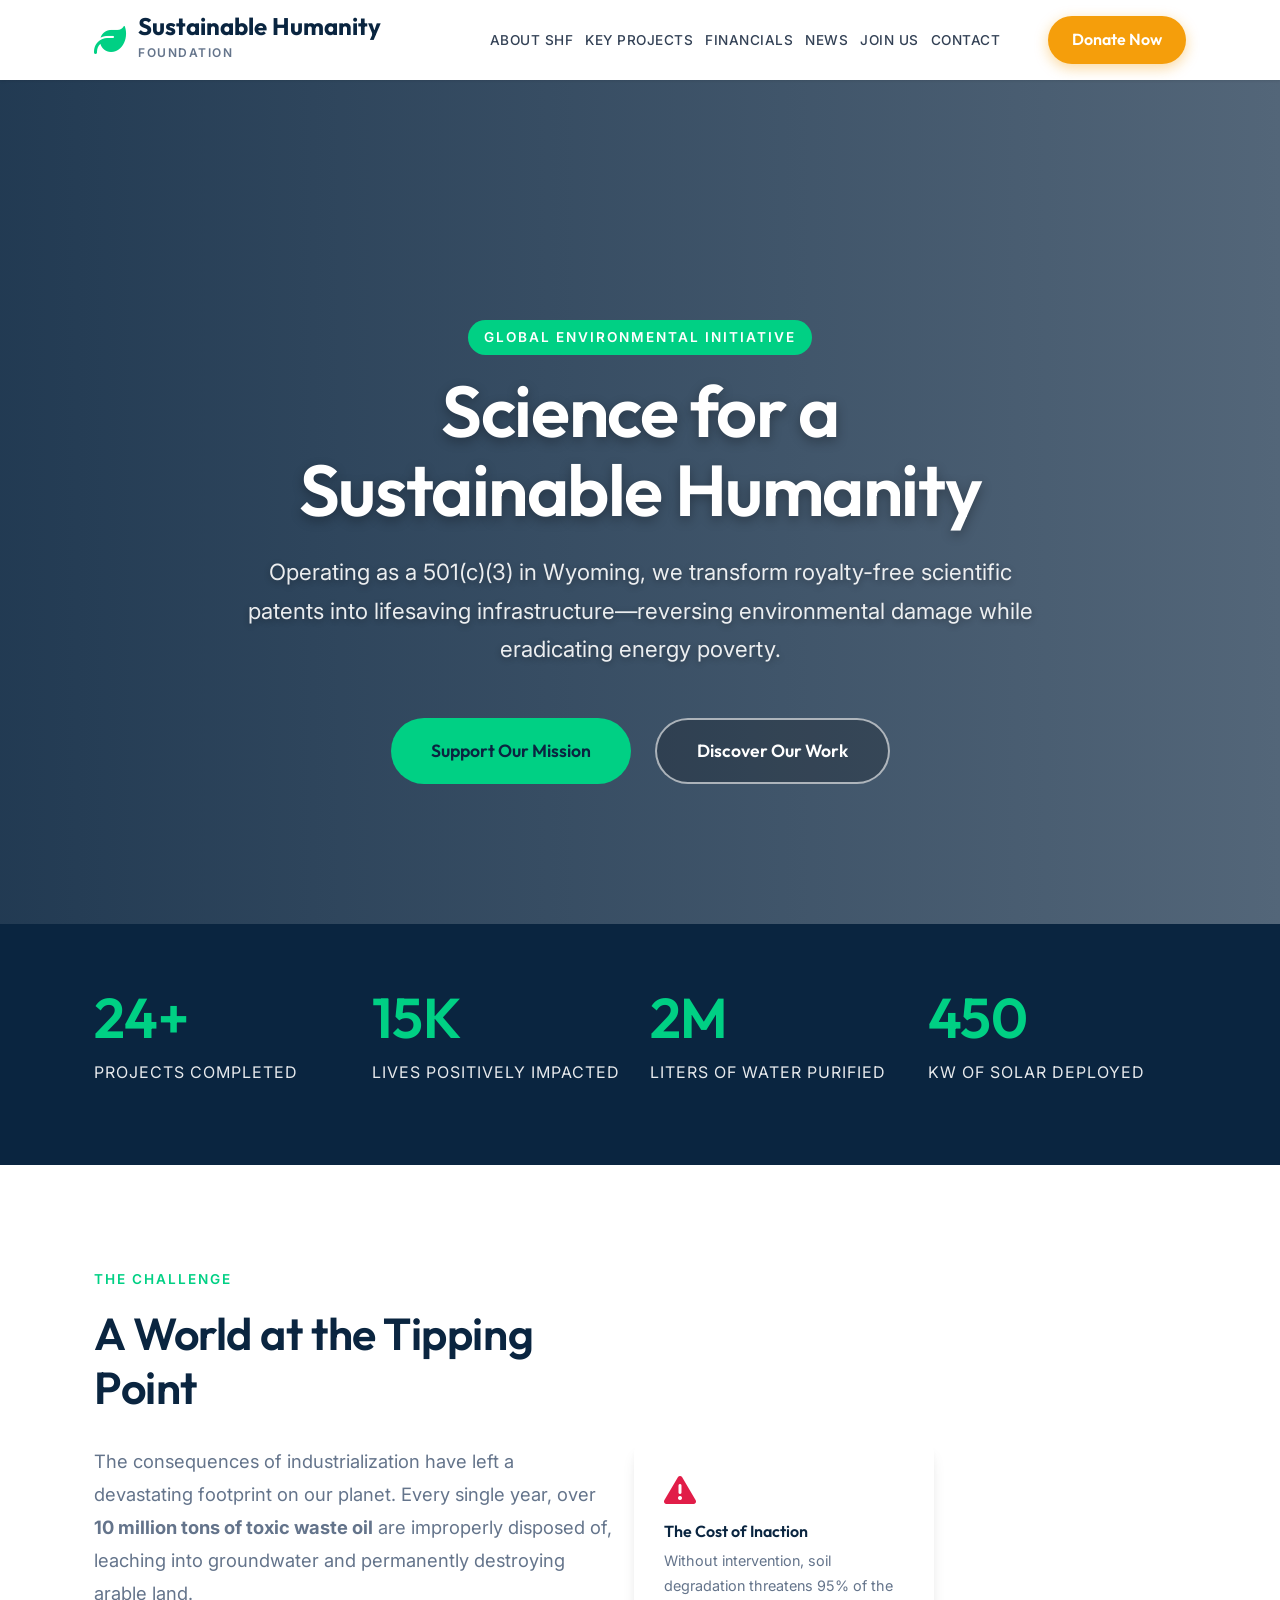
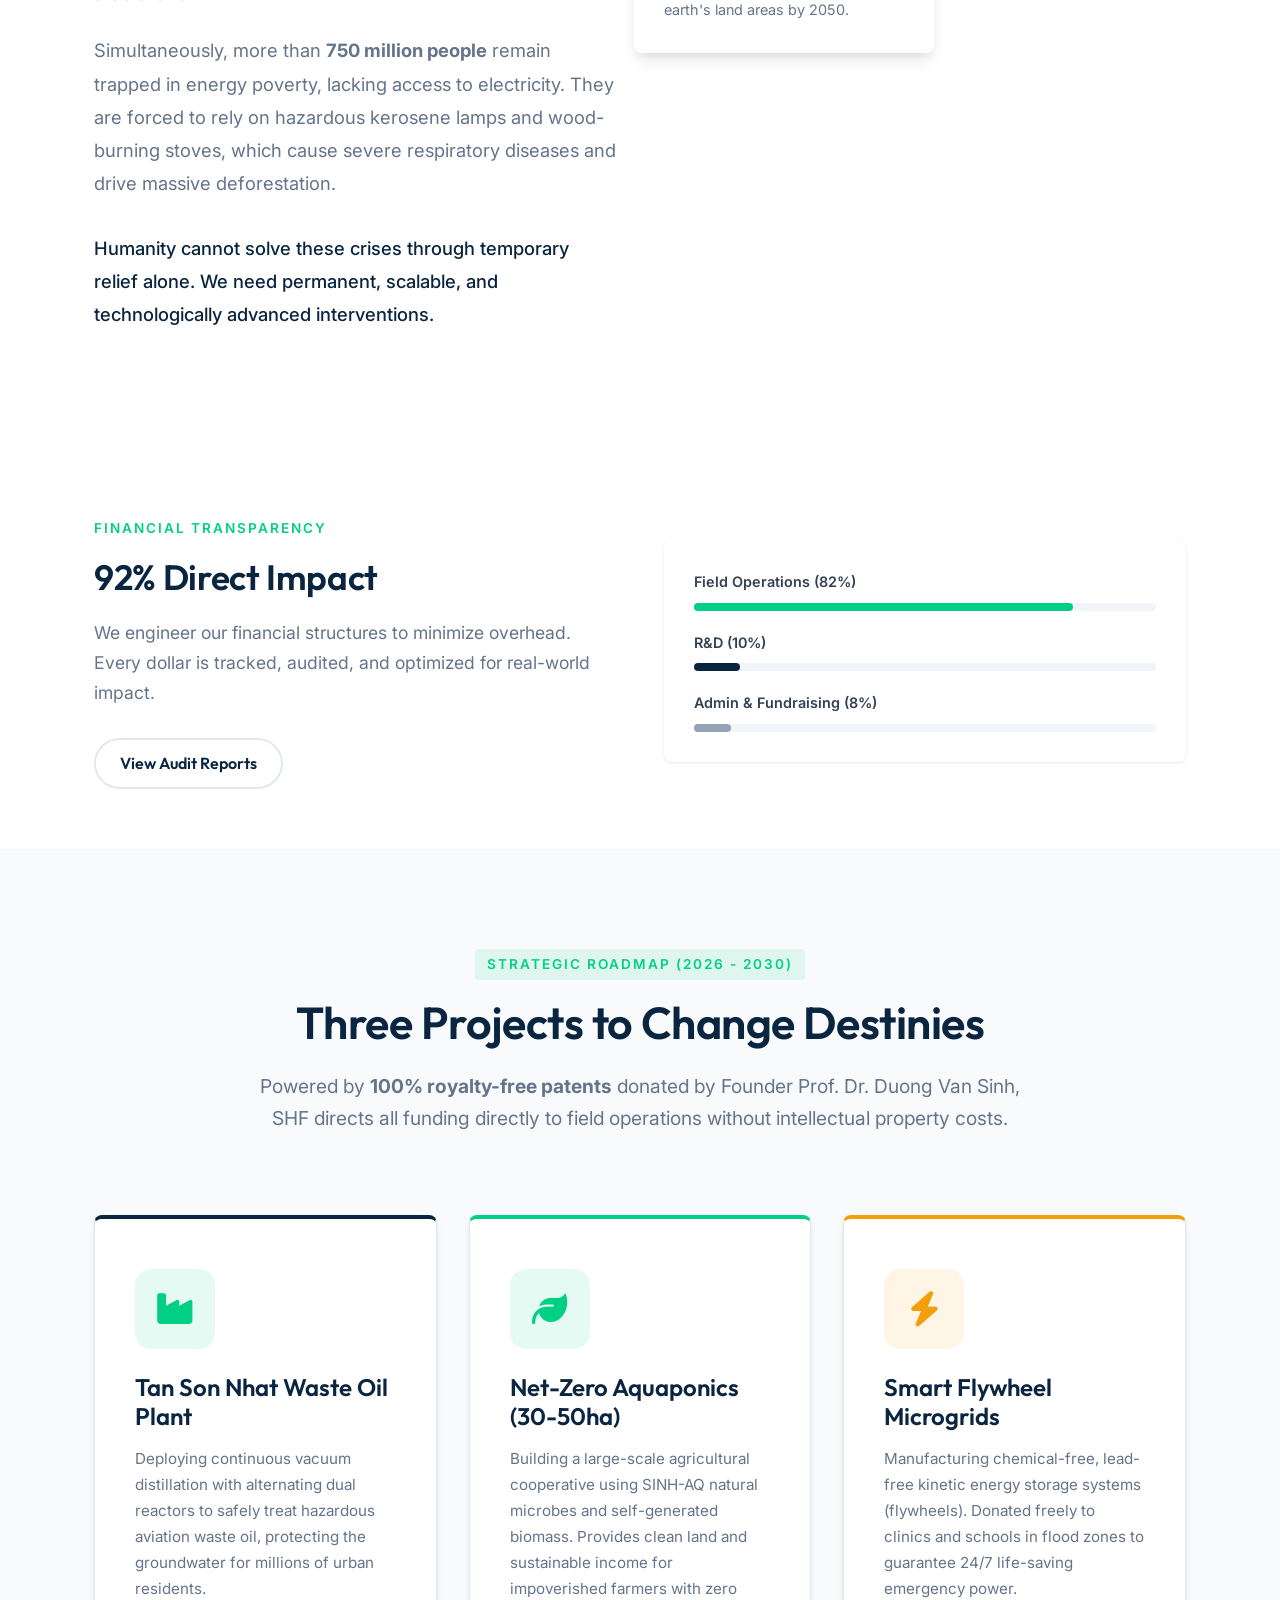
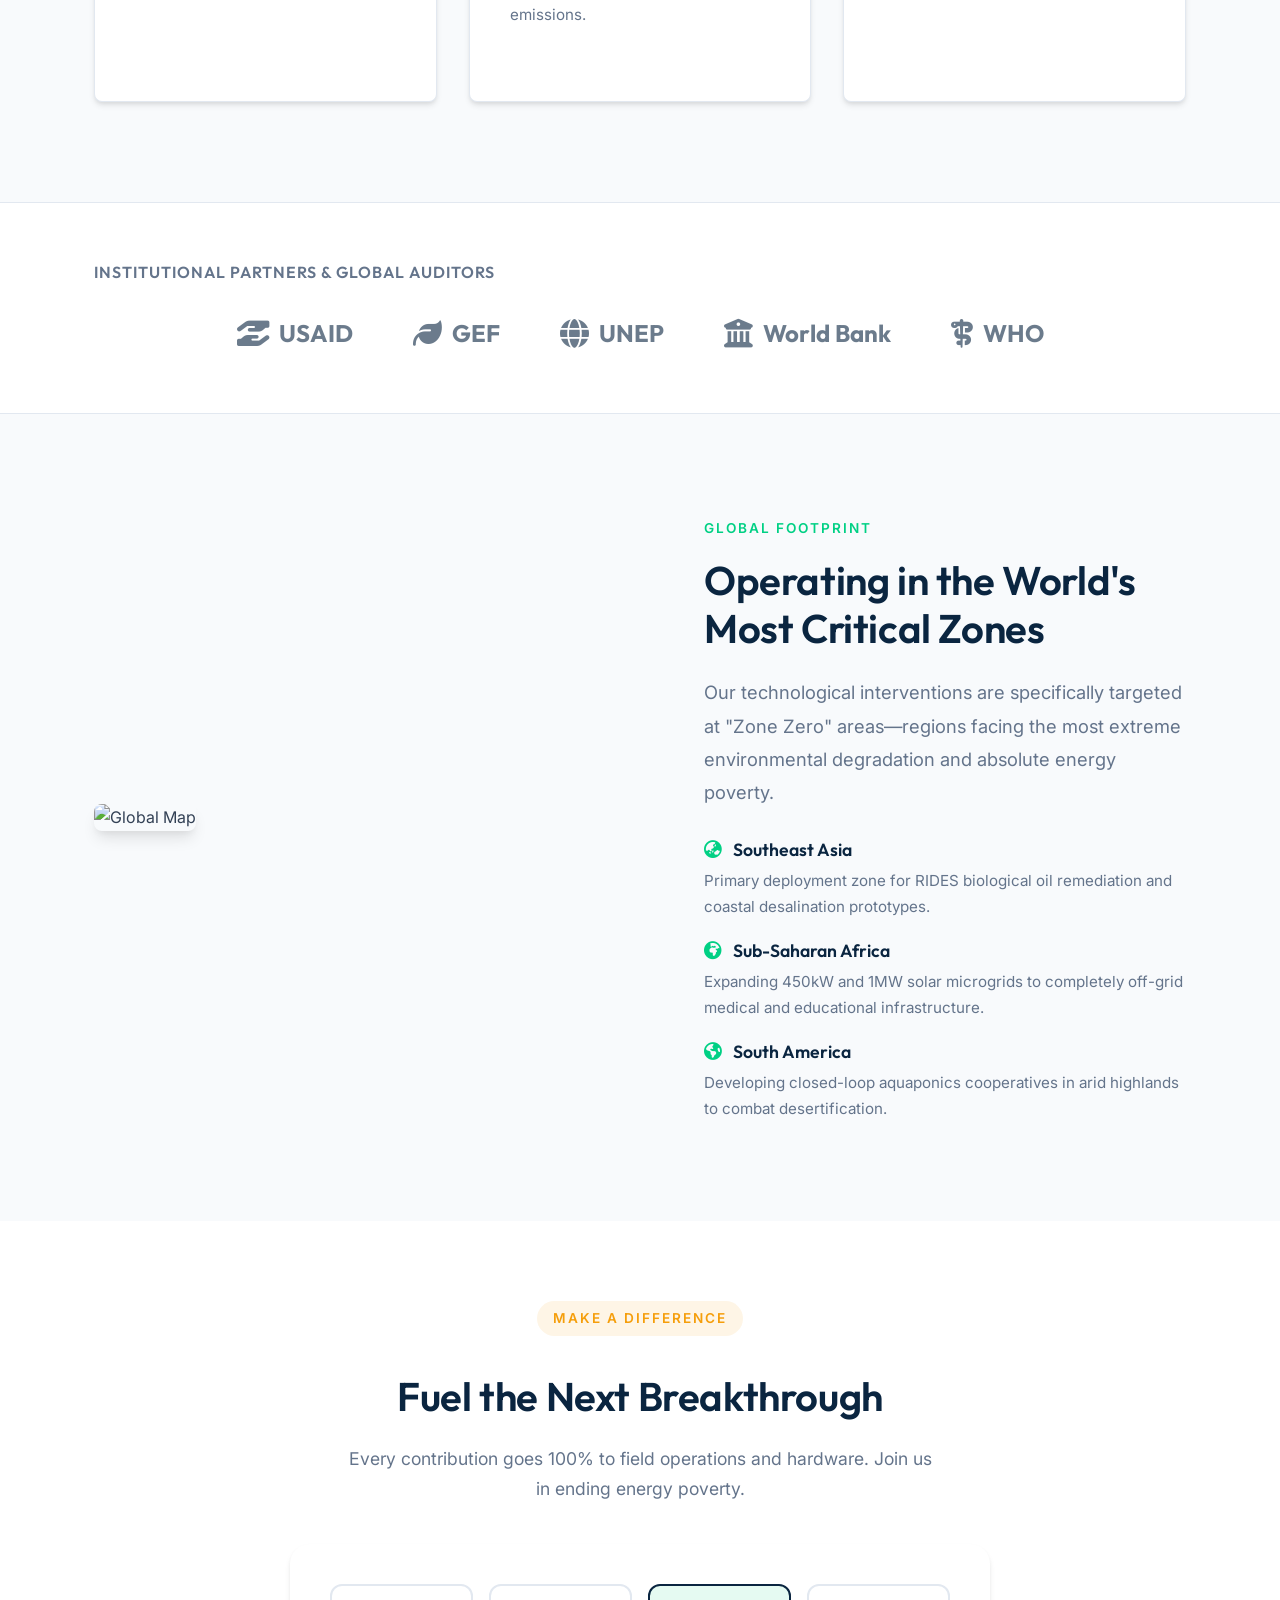
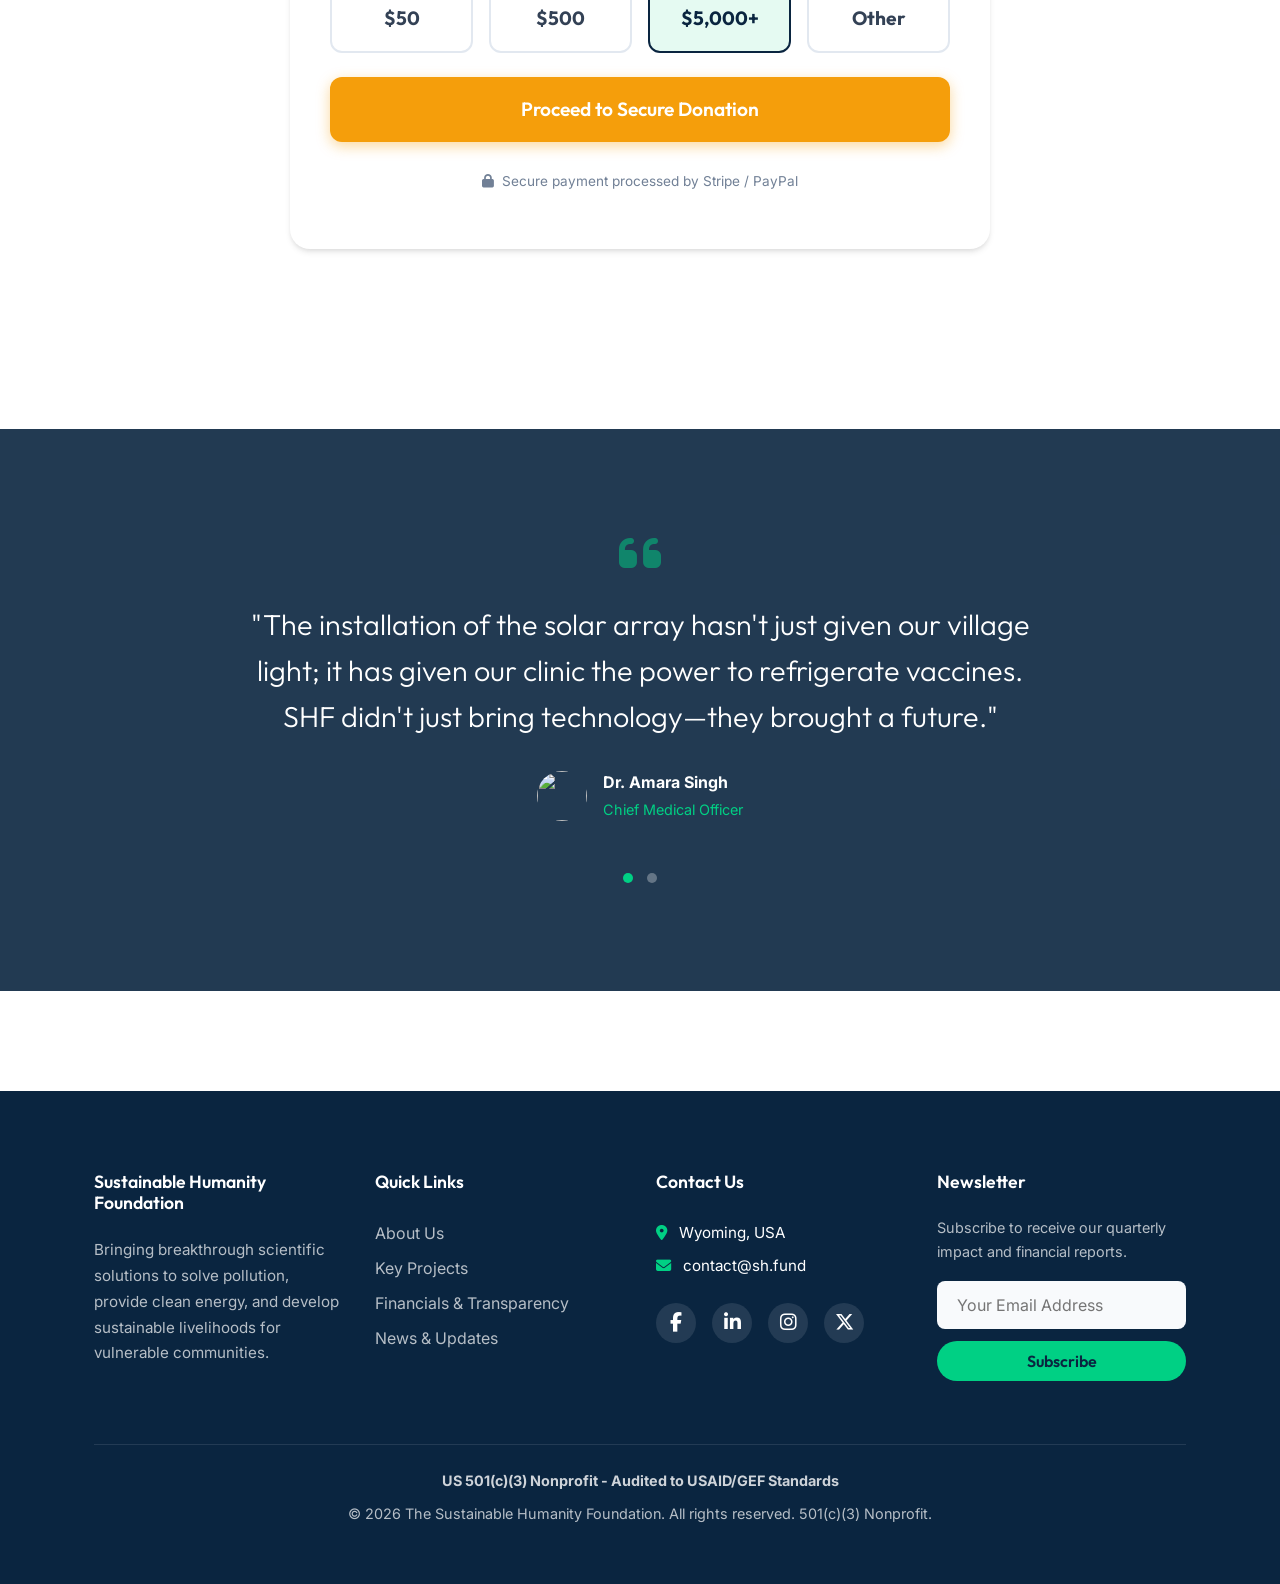
==== index.html @ 7f9a93f9 "Aggressive mobile CSS fixes for overflow" ====
<!DOCTYPE html>
<html lang="en">
<head>
    <meta charset="UTF-8">
    <meta name="viewport" content="width=device-width, initial-scale=1.0">
    <title>Home - Sustainable Humanity Foundation</title>
    <meta name="description" content="The Sustainable Humanity Foundation applies scientific and technological solutions to solve pollution, provide clean energy, and develop sustainable livelihoods.">
    <link rel="icon" href="data:image/svg+xml,<svg xmlns=%22http://www.w3.org/2000/svg%22 viewBox=%220 0 100 100%22><text y=%22.9em%22 font-size=%2290%22>🌱</text></svg>">
    <link rel="stylesheet" href="https://cdnjs.cloudflare.com/ajax/libs/font-awesome/6.4.0/css/all.min.css">
    <link rel="stylesheet" href="styles.css?v=24">
</head>
<body>

    <!-- Header -->
    <header class="main-header">
        
        <div class="container header-container">
            <div class="logo-and-toggle" style="display: flex; justify-content: space-between; align-items: center;">
                <a href="index.html" class="logo">
                    <i class="fa-solid fa-leaf"></i>
                    <div class="logo-text">
                        <span class="logo-title">Sustainable Humanity</span>
                        <span class="logo-subtitle">Foundation</span>
                    </div>
                </a>
                <button class="mobile-menu-toggle" id="mobileMenuBtn" aria-label="Toggle Menu" style="display: none; background: none; border: none; font-size: 1.8rem; color: var(--color-primary); cursor: pointer;">
                    <i class="fa-solid fa-bars"></i>
                </button>
            </div>
            <nav class="main-nav" id="mainNav">
                <ul>
                    <li><a href="about.html">About SHF</a></li>
                    <li><a href="projects.html">Key Projects</a></li>
                    <li><a href="financials.html">Financials</a></li>
                    <li><a href="news.html">News</a></li>
                    <li><a href="join-us.html">Join Us</a></li>
                    <li><a href="contact.html">Contact</a></li>
                    <li class="mobile-donate-li" style="display: none;"><a href="donate.html" class="btn btn-primary btn-donate" style="padding: 10px 20px;">Donate Now</a></li>
                </ul>
            </nav>
            <div class="header-actions desktop-donate">
                <a href="donate.html" class="btn btn-primary btn-donate">Donate Now</a>
            </div>
        </div>
    </header>

    <!-- Hero -->
    <section class="page-hero fade-in" style="background-image: url('shf_hero_1783587711643.jpg'); padding: 240px 0 200px;">
        <div class="container">
            <span class="section-label" style="color: #fff; background: var(--color-secondary); padding: 6px 16px; border-radius: 20px; font-size: 0.85rem; letter-spacing: 2px;">Global Environmental Initiative</span>
            <h1 style="font-size: 4.5rem; line-height: 1.1; text-shadow: 0 4px 12px rgba(0,0,0,0.3);">Science for a<br>Sustainable Humanity</h1>
            <p style="font-size: 1.4rem; max-width: 800px; margin: 0 auto 50px; text-shadow: 0 2px 6px rgba(0,0,0,0.3);">Operating as a 501(c)(3) in Wyoming, we transform royalty-free scientific patents into lifesaving infrastructure—reversing environmental damage while eradicating energy poverty.</p>
            <div style="display: flex; gap: 24px; justify-content: center;">
                <a href="donate.html" class="btn btn-primary" style="font-size: 1.1rem; padding: 16px 40px;">Support Our Mission</a>
                <a href="about.html" class="btn btn-outline" style="color: #fff; border-color: rgba(255,255,255,0.6); font-size: 1.1rem; padding: 16px 40px; background: rgba(0,0,0,0.2);">Discover Our Work</a>
            </div>
        </div>
    </section>

    <!-- Impact in Numbers -->
    <section class="section" style="background: var(--color-primary); color: white; padding: 60px 0; margin-top: -60px; position: relative; z-index: 10;">
        <div class="container">
            <div class="grid-4 text-center" style="gap: 20px;">
                <div>
                    <h2 style="color: var(--color-secondary); font-size: 3.5rem; margin-bottom: 8px;">24+</h2>
                    <p style="font-size: 1rem; opacity: 0.9; text-transform: uppercase; letter-spacing: 1px;">Projects Completed</p>
                </div>
                <div>
                    <h2 style="color: var(--color-secondary); font-size: 3.5rem; margin-bottom: 8px;">15K</h2>
                    <p style="font-size: 1rem; opacity: 0.9; text-transform: uppercase; letter-spacing: 1px;">Lives Positively Impacted</p>
                </div>
                <div>
                    <h2 style="color: var(--color-secondary); font-size: 3.5rem; margin-bottom: 8px;">2M</h2>
                    <p style="font-size: 1rem; opacity: 0.9; text-transform: uppercase; letter-spacing: 1px;">Liters of Water Purified</p>
                </div>
                <div>
                    <h2 style="color: var(--color-secondary); font-size: 3.5rem; margin-bottom: 8px;">450</h2>
                    <p style="font-size: 1rem; opacity: 0.9; text-transform: uppercase; letter-spacing: 1px;">kW of Solar Deployed</p>
                </div>
            </div>
        </div>
    </section>

    <!-- The Global Crisis -->
    <section class="section">
        <div class="container fade-in">
            <div class="grid-2">
                <div>
                    <span class="section-label">The Challenge</span>
                    <h2 style="font-size: 2.8rem; margin-bottom: 30px;">A World at the Tipping Point</h2>
                    <p style="font-size: 1.15rem; color: var(--color-text-light); line-height: 1.8; margin-bottom: 24px;">The consequences of industrialization have left a devastating footprint on our planet. Every single year, over <strong>10 million tons of toxic waste oil</strong> are improperly disposed of, leaching into groundwater and permanently destroying arable land.</p>
                    <p style="font-size: 1.15rem; color: var(--color-text-light); line-height: 1.8; margin-bottom: 32px;">Simultaneously, more than <strong>750 million people</strong> remain trapped in energy poverty, lacking access to electricity. They are forced to rely on hazardous kerosene lamps and wood-burning stoves, which cause severe respiratory diseases and drive massive deforestation.</p>
                    <p style="font-size: 1.15rem; color: var(--color-text-light); line-height: 1.8; font-weight: 500; color: var(--color-primary);">Humanity cannot solve these crises through temporary relief alone. We need permanent, scalable, and technologically advanced interventions.</p>
                </div>
                <div style="position: relative;">
                    <img src="https://images.unsplash.com/photo-1611273426858-450d8e3c9cce?w=800&q=80" alt="Pollution Crisis" style="width: 100%; border-radius: var(--radius); box-shadow: var(--shadow-lg);">
                    <div style="position: absolute; bottom: -30px; left: -30px; background: white; padding: 30px; border-radius: var(--radius); box-shadow: var(--shadow-lg); max-width: 300px;">
                        <i class="fa-solid fa-triangle-exclamation" style="color: #e11d48; font-size: 2rem; margin-bottom: 16px;"></i>
                        <h4 style="margin-bottom: 8px;">The Cost of Inaction</h4>
                        <p style="font-size: 0.9rem; color: var(--color-text-light); margin: 0;">Without intervention, soil degradation threatens 95% of the earth's land areas by 2050.</p>
                    </div>
                </div>
            </div>
        </div>
    </section>

    
    <!-- Financial Snapshot Mini -->
    <section class="section" style="padding: 60px 0; background: var(--color-bg);">
        <div class="container fade-in">
            <div class="grid-2" style="align-items: center;">
                <div>
                    <span class="section-label">Financial Transparency</span>
                    <h2 style="font-size: 2.2rem; margin-bottom: 20px;">92% Direct Impact</h2>
                    <p style="font-size: 1.1rem; color: var(--color-text-light); margin-bottom: 30px;">We engineer our financial structures to minimize overhead. Every dollar is tracked, audited, and optimized for real-world impact.</p>
                    <a href="financials.html" class="btn btn-outline">View Audit Reports</a>
                </div>
                <div style="background: white; padding: 30px; border-radius: var(--radius); box-shadow: var(--shadow-sm);">
                    <div style="margin-bottom: 20px;">
                        <div style="display: flex; justify-content: space-between; margin-bottom: 8px;">
                            <span style="font-weight: 600; font-size: 0.9rem;">Field Operations (82%)</span>
                        </div>
                        <div style="background: #f1f5f9; height: 8px; border-radius: 4px;"><div style="background: var(--color-secondary); width: 82%; height: 100%; border-radius: 4px;"></div></div>
                    </div>
                    <div style="margin-bottom: 20px;">
                        <div style="display: flex; justify-content: space-between; margin-bottom: 8px;">
                            <span style="font-weight: 600; font-size: 0.9rem;">R&D (10%)</span>
                        </div>
                        <div style="background: #f1f5f9; height: 8px; border-radius: 4px;"><div style="background: var(--color-primary); width: 10%; height: 100%; border-radius: 4px;"></div></div>
                    </div>
                    <div>
                        <div style="display: flex; justify-content: space-between; margin-bottom: 8px;">
                            <span style="font-weight: 600; font-size: 0.9rem;">Admin & Fundraising (8%)</span>
                        </div>
                        <div style="background: #f1f5f9; height: 8px; border-radius: 4px;"><div style="background: #94a3b8; width: 8%; height: 100%; border-radius: 4px;"></div></div>
                    </div>
                </div>
            </div>
        </div>
    </section>

    <!-- Core Pillars -->
    <section class="section bg-light">
        <div class="container fade-in">
            <div style="text-align: center; margin-bottom: 80px;">
                <span class="section-label" style="background: rgba(0,208,132,0.1); padding: 4px 12px; border-radius: 4px;">Strategic Roadmap (2026 - 2030)</span>
                <h2 style="font-size: 2.8rem; max-width: 800px; margin: 0 auto;">Three Projects to Change Destinies</h2>
                <p style="font-size: 1.2rem; color: var(--color-text-light); max-width: 800px; margin: 20px auto 0;">Powered by <strong>100% royalty-free patents</strong> donated by Founder Prof. Dr. Duong Van Sinh, SHF directs all funding directly to field operations without intellectual property costs.</p>
            </div>
            <div class="grid-3">
                <div class="card" style="padding: 50px 40px; border-top: 4px solid var(--color-primary);">
                    <div style="width: 80px; height: 80px; background: rgba(0, 208, 132, 0.1); border-radius: 16px; display: flex; align-items: center; justify-content: center; margin: 0 0 24px;">
                        <i class="fa-solid fa-industry" style="font-size: 2.2rem; color: var(--color-secondary);"></i>
                    </div>
                    <h3 style="font-size: 1.5rem; margin-bottom: 16px; min-height: 56px;">Tan Son Nhat Waste Oil Plant</h3>
                    <p style="color: var(--color-text-light); line-height: 1.7; margin-bottom: 24px; font-size: 0.95rem;">Deploying continuous vacuum distillation with alternating dual reactors to safely treat hazardous aviation waste oil, protecting the groundwater for millions of urban residents.</p>
                </div>
                <div class="card" style="padding: 50px 40px; border-top: 4px solid var(--color-secondary);">
                    <div style="width: 80px; height: 80px; background: rgba(0, 208, 132, 0.1); border-radius: 16px; display: flex; align-items: center; justify-content: center; margin: 0 0 24px;">
                        <i class="fa-solid fa-leaf" style="font-size: 2.2rem; color: var(--color-secondary);"></i>
                    </div>
                    <h3 style="font-size: 1.5rem; margin-bottom: 16px; min-height: 56px;">Net-Zero Aquaponics (30-50ha)</h3>
                    <p style="color: var(--color-text-light); line-height: 1.7; margin-bottom: 24px; font-size: 0.95rem;">Building a large-scale agricultural cooperative using SINH-AQ natural microbes and self-generated biomass. Provides clean land and sustainable income for impoverished farmers with zero emissions.</p>
                </div>
                <div class="card" style="padding: 50px 40px; border-top: 4px solid #f59e0b;">
                    <div style="width: 80px; height: 80px; background: rgba(245, 158, 11, 0.1); border-radius: 16px; display: flex; align-items: center; justify-content: center; margin: 0 0 24px;">
                        <i class="fa-solid fa-bolt" style="font-size: 2.2rem; color: #f59e0b;"></i>
                    </div>
                    <h3 style="font-size: 1.5rem; margin-bottom: 16px; min-height: 56px;">Smart Flywheel Microgrids</h3>
                    <p style="color: var(--color-text-light); line-height: 1.7; margin-bottom: 24px; font-size: 0.95rem;">Manufacturing chemical-free, lead-free kinetic energy storage systems (flywheels). Donated freely to clinics and schools in flood zones to guarantee 24/7 life-saving emergency power.</p>
                </div>
            </div>
        </div>
    </section>

    <!-- Trusted By / Partners -->
    <section class="section" style="padding: 60px 0; border-top: 1px solid var(--color-border); border-bottom: 1px solid var(--color-border);">
        <div class="container text-center fade-in">
            <h4 style="color: var(--color-text-light); font-size: 1rem; text-transform: uppercase; letter-spacing: 1px; margin-bottom: 30px;">Institutional Partners & Global Auditors</h4>
            <div style="display: flex; justify-content: center; align-items: center; gap: 60px; flex-wrap: wrap; opacity: 0.6; transition: opacity 0.3s;">
                <div style="display: flex; align-items: center; gap: 10px; font-weight: 700; font-size: 1.5rem; font-family: var(--font-heading); color: var(--color-primary);"><i class="fa-solid fa-hand-holding-hand" style="font-size: 1.8rem;"></i> USAID</div>
                <div style="display: flex; align-items: center; gap: 10px; font-weight: 700; font-size: 1.5rem; font-family: var(--font-heading); color: var(--color-primary);"><i class="fa-solid fa-leaf" style="font-size: 1.8rem;"></i> GEF</div>
                <div style="display: flex; align-items: center; gap: 10px; font-weight: 700; font-size: 1.5rem; font-family: var(--font-heading); color: var(--color-primary);"><i class="fa-solid fa-globe" style="font-size: 1.8rem;"></i> UNEP</div>
                <div style="display: flex; align-items: center; gap: 10px; font-weight: 700; font-size: 1.5rem; font-family: var(--font-heading); color: var(--color-primary);"><i class="fa-solid fa-building-columns" style="font-size: 1.8rem;"></i> World Bank</div>
                <div style="display: flex; align-items: center; gap: 10px; font-weight: 700; font-size: 1.5rem; font-family: var(--font-heading); color: var(--color-primary);"><i class="fa-solid fa-staff-snake" style="font-size: 1.8rem;"></i> WHO</div>
            </div>
        </div>
    </section>

    <!-- Our Global Footprint -->
    <section class="section bg-light">
        <div class="container fade-in">
            <div class="grid-2" style="align-items: center;">
                <div>
                    <img src="https://images.unsplash.com/photo-1524661135-423995f22d0b?w=800&q=80" alt="Global Map" style="width: 100%; border-radius: var(--radius); box-shadow: var(--shadow-lg);">
                </div>
                <div style="padding-left: 40px;">
                    <span class="section-label">Global Footprint</span>
                    <h2 style="font-size: 2.5rem; margin-bottom: 24px;">Operating in the World's Most Critical Zones</h2>
                    <p style="font-size: 1.15rem; color: var(--color-text-light); line-height: 1.8; margin-bottom: 30px;">Our technological interventions are specifically targeted at "Zone Zero" areas—regions facing the most extreme environmental degradation and absolute energy poverty.</p>
                    
                    <div style="margin-bottom: 20px;">
                        <h4 style="color: var(--color-primary); font-size: 1.1rem; margin-bottom: 8px;"><i class="fa-solid fa-earth-asia" style="color: var(--color-secondary); margin-right: 8px;"></i> Southeast Asia</h4>
                        <p style="color: var(--color-text-light); font-size: 0.95rem; margin-bottom: 0;">Primary deployment zone for RIDES biological oil remediation and coastal desalination prototypes.</p>
                    </div>
                    
                    <div style="margin-bottom: 20px;">
                        <h4 style="color: var(--color-primary); font-size: 1.1rem; margin-bottom: 8px;"><i class="fa-solid fa-earth-africa" style="color: var(--color-secondary); margin-right: 8px;"></i> Sub-Saharan Africa</h4>
                        <p style="color: var(--color-text-light); font-size: 0.95rem; margin-bottom: 0;">Expanding 450kW and 1MW solar microgrids to completely off-grid medical and educational infrastructure.</p>
                    </div>
                    
                    <div>
                        <h4 style="color: var(--color-primary); font-size: 1.1rem; margin-bottom: 8px;"><i class="fa-solid fa-earth-americas" style="color: var(--color-secondary); margin-right: 8px;"></i> South America</h4>
                        <p style="color: var(--color-text-light); font-size: 0.95rem; margin-bottom: 0;">Developing closed-loop aquaponics cooperatives in arid highlands to combat desertification.</p>
                    </div>
                </div>
            </div>
        </div>
    </section>

    
    <!-- Quick Donate Section -->
    <section class="section" style="background: var(--color-bg-alt); text-align: center; padding: 80px 20px;">
        <div class="container fade-in">
            <span class="section-label" style="background: rgba(245, 158, 11, 0.1); color: #f59e0b; padding: 6px 16px; border-radius: 20px;">Make a Difference</span>
            <h2 style="font-size: 2.5rem; margin: 20px 0 24px;">Fuel the Next Breakthrough</h2>
            <p style="color: var(--color-text-light); max-width: 600px; margin: 0 auto 40px; font-size: 1.1rem;">Every contribution goes 100% to field operations and hardware. Join us in ending energy poverty.</p>
            <div class="donate-gateway-inner" style="background: white; border-radius: 20px; box-shadow: var(--shadow-md); max-width: 700px; margin: 0 auto; display: flex; flex-direction: column; gap: 24px;">
                <div style="display: grid; grid-template-columns: repeat(auto-fit, minmax(100px, 1fr)); gap: 16px;">
                    <a href="donate.html" class="btn btn-outline" style="border-radius: 12px; border-color: #e2e8f0; color: var(--color-text); font-weight: bold; font-size: 1.2rem; padding: 16px;">$50</a>
                    <a href="donate.html" class="btn btn-outline" style="border-radius: 12px; border-color: #e2e8f0; color: var(--color-text); font-weight: bold; font-size: 1.2rem; padding: 16px;">$500</a>
                    <a href="donate.html" class="btn btn-outline" style="border-radius: 12px; border-color: var(--color-primary); color: var(--color-primary); font-weight: bold; font-size: 1.2rem; background: rgba(0,208,132,0.1); padding: 16px;">$5,000+</a>
                    <a href="donate.html" class="btn btn-outline" style="border-radius: 12px; border-color: #e2e8f0; color: var(--color-text); font-weight: bold; font-size: 1.2rem; padding: 16px;">Other</a>
                </div>
                <a href="donate.html" class="btn btn-primary btn-donate" style="padding: 16px; font-size: 1.2rem; border-radius: 12px; display: block;">Proceed to Secure Donation</a>
                <p style="font-size: 0.85rem; color: #718096; margin-top: 4px;"><i class="fa-solid fa-lock" style="margin-right: 4px;"></i> Secure payment processed by Stripe / PayPal</p>
            </div>
        </div>
    </section>


    <!-- Testimonials Carousel -->
    <section class="section" style="background: url('https://images.unsplash.com/photo-1542601906990-b4d3fb778b09?w=1600&q=80') center/cover fixed;">
        <div style="background: rgba(10,37,64,0.9); padding: 100px 0;">
            <div class="container fade-in">
                <div class="testimonial-carousel">
                    <!-- Slide 1 -->
                    <div class="testimonial-slide">
                        <div style="max-width: 800px; margin: 0 auto; text-align: center;">
                            <i class="fa-solid fa-quote-left" style="font-size: 3rem; color: var(--color-secondary); opacity: 0.5; margin-bottom: 24px;"></i>
                            <h3 style="color: white; font-size: 1.8rem; line-height: 1.6; font-weight: 300; margin-bottom: 30px;">"The installation of the solar array hasn't just given our village light; it has given our clinic the power to refrigerate vaccines. SHF didn't just bring technology—they brought a future."</h3>
                            <div style="display: flex; align-items: center; justify-content: center; gap: 16px;">
                                <div style="width: 50px; height: 50px; border-radius: 50%; overflow: hidden;"><img src="https://images.unsplash.com/photo-1531123897727-8f129e1688ce?w=200&q=80" style="width:100%;height:100%;object-fit:cover;"></div>
                                <div style="text-align: left;"><strong style="color: white; display: block;">Dr. Amara Singh</strong><span style="color: var(--color-secondary); font-size: 0.9rem;">Chief Medical Officer</span></div>
                            </div>
                        </div>
                    </div>
                    <!-- Slide 2 -->
                    <div class="testimonial-slide">
                        <div style="max-width: 800px; margin: 0 auto; text-align: center;">
                            <i class="fa-solid fa-quote-left" style="font-size: 3rem; color: var(--color-secondary); opacity: 0.5; margin-bottom: 24px;"></i>
                            <h3 style="color: white; font-size: 1.8rem; line-height: 1.6; font-weight: 300; margin-bottom: 30px;">"We've seen many NGOs come and go, but SHF's approach is different. By training our local engineers to maintain the systems, they ensure we are independent, not reliant."</h3>
                            <div style="display: flex; align-items: center; justify-content: center; gap: 16px;">
                                <div style="width: 50px; height: 50px; border-radius: 50%; overflow: hidden;"><img src="https://images.unsplash.com/photo-1507003211169-0a1dd7228f2d?w=200&q=80" style="width:100%;height:100%;object-fit:cover;"></div>
                                <div style="text-align: left;"><strong style="color: white; display: block;">Marcus Omondi</strong><span style="color: var(--color-secondary); font-size: 0.9rem;">Community Leader</span></div>
                            </div>
                        </div>
                    </div>
                </div>
                <div style="text-align: center; margin-top: 20px;">
                    <span style="display:inline-block;width:10px;height:10px;background:var(--color-secondary);border-radius:50%;margin:0 5px;"></span>
                    <span style="display:inline-block;width:10px;height:10px;background:rgba(255,255,255,0.3);border-radius:50%;margin:0 5px;"></span>
                </div>
            </div>
        </div>
    </section>

    <!-- Footer -->
    <footer class="main-footer">
        <div class="container">
            <div class="grid-4">
                <div>
                    <h4>Sustainable Humanity Foundation</h4>
                    <p style="font-size: 0.95rem; margin-top: 16px;">Bringing breakthrough scientific solutions to solve pollution, provide clean energy, and develop sustainable livelihoods for vulnerable communities.</p>
                </div>
                <div>
                    <h4>Quick Links</h4>
                    <ul style="list-style:none; line-height: 2.2;">
                        <li><a href="about.html">About Us</a></li>
                        <li><a href="projects.html">Key Projects</a></li>
                        <li><a href="financials.html">Financials & Transparency</a></li>
                        <li><a href="news.html">News & Updates</a></li>
                    </ul>
                </div>
                <div>
                    <h4>Contact Us</h4>
                    <ul style="list-style:none; line-height: 2.2; font-size: 0.95rem;">
                        <li><i class="fa-solid fa-location-dot" style="margin-right:8px; color:var(--color-secondary)"></i> Wyoming, USA</li>
                        <li><i class="fa-solid fa-envelope" style="margin-right:8px; color:var(--color-secondary)"></i> contact@sh.fund</li>
                    </ul>
                    <div class="social-icons">
                        <a href="#"><i class="fa-brands fa-facebook-f"></i></a>
                        <a href="#"><i class="fa-brands fa-linkedin-in"></i></a>
                        <a href="#"><i class="fa-brands fa-instagram"></i></a>
                        <a href="#"><i class="fa-brands fa-x-twitter"></i></a>
                    </div>
                </div>
                <div>
                    <h4>Newsletter</h4>
                    <p style="font-size: 0.9rem; margin-bottom: 16px;">Subscribe to receive our quarterly impact and financial reports.</p>
                    <form action="https://formsubmit.co/contact@sh.fund" method="POST">
                        <input type="email" name="email" class="form-control" placeholder="Your Email Address" style="margin-bottom: 12px; border:none;" required>
                        <button type="submit" class="btn btn-primary" style="width: 100%;">Subscribe</button>
                    </form>
                </div>
            </div>
            <div class="footer-bottom">
                <p style="margin-bottom: 8px; color: rgba(255,255,255,0.8);"><strong>US 501(c)(3) Nonprofit - Audited to USAID/GEF Standards</strong></p>
                <p>&copy; 2026 The Sustainable Humanity Foundation. All rights reserved. 501(c)(3) Nonprofit.</p>
            </div>
        </div>
    </footer>

    <!-- Scripts -->
    <script src="script.js?v=24"></script>
</body>
</html>
---- styles.css ----
@import url('https://fonts.googleapis.com/css2?family=Outfit:wght@300;400;500;600;700&family=Inter:wght@400;500;600&display=swap');

:root {
    --color-primary: #0A2540; /* Deep Navy */
    --color-secondary: #00D084; /* Emerald Green */
    --color-secondary-hover: #00B371;
    --color-text: #334155; /* Slate */
    --color-text-light: #64748B;
    --color-bg: #FFFFFF;
    --color-bg-light: #F8FAFC;
    --color-border: #E2E8F0;
    
    --font-heading: 'Outfit', sans-serif;
    --font-body: 'Inter', sans-serif;
    
    --container-width: 1140px;
    --shadow-sm: 0 1px 3px rgba(0,0,0,0.1);
    --shadow-md: 0 4px 6px -1px rgba(0,0,0,0.1), 0 2px 4px -1px rgba(0,0,0,0.06);
    --shadow-lg: 0 10px 15px -3px rgba(0,0,0,0.1), 0 4px 6px -2px rgba(0,0,0,0.05);
    
    --radius: 8px;
}

* {
    margin: 0;
    padding: 0;
    box-sizing: border-box;
}

body {
    font-family: var(--font-body);
    color: var(--color-text);
    background-color: var(--color-bg);
    line-height: 1.7;
    font-size: 16px;
    -webkit-font-smoothing: antialiased;
}

h1, h2, h3, h4, h5, h6 {
    font-family: var(--font-heading);
    color: var(--color-primary);
    line-height: 1.2;
    margin-bottom: 0.75em;
    font-weight: 600;
}

h1 { font-size: 3rem; letter-spacing: -0.02em; }
h2 { font-size: 2.25rem; letter-spacing: -0.01em; }
h3 { font-size: 1.5rem; }

p {
    margin-bottom: 1.2em;
}

a {
    color: var(--color-primary);
    text-decoration: none;
    transition: color 0.2s ease;
}

a:hover {
    color: var(--color-secondary);
}

.container {
    max-width: var(--container-width);
    margin: 0 auto;
    padding: 0 24px;
}

/* Header */
.main-header {
    background: var(--color-bg);
    box-shadow: var(--shadow-sm);
    position: sticky;
    top: 0;
    z-index: 1000;
}

.top-bar {
    background: var(--color-primary);
    padding: 8px 0;
    font-size: 0.85rem;
    color: rgba(255,255,255,0.8);
    text-align: center;
}

.header-container {
    display: flex;
    justify-content: space-between;
    align-items: center;
    height: 80px;
    gap: 32px;
}

.logo {
    display: flex;
    align-items: center;
    gap: 12px;
    flex-shrink: 0;
}

.logo i {
    font-size: 2rem;
    color: var(--color-secondary);
}

.logo-title {
    font-family: var(--font-heading);
    font-size: 1.5rem;
    font-weight: 700;
    color: var(--color-primary);
    line-height: 1;
    display: block;
}

.logo-subtitle {
    font-size: 0.75rem;
    color: var(--color-text-light);
    text-transform: uppercase;
    letter-spacing: 1.5px;
    font-weight: 600;
}

.main-nav {
    flex-grow: 1;
    display: flex;
    justify-content: flex-end;
    margin-right: 16px;
}

.main-nav ul {
    list-style: none;
    display: flex;
    gap: 12px;
    flex-wrap: wrap;
    justify-content: center;
}

.main-nav a {
    color: var(--color-text);
    font-weight: 500;
    font-size: 0.85rem;
    text-transform: uppercase;
    letter-spacing: 0.5px;
    white-space: nowrap;
}

.main-nav a:hover {
    color: var(--color-secondary);
}

.header-actions {
    flex-shrink: 0;
}

/* Buttons */
.btn {
    display: inline-flex;
    align-items: center;
    justify-content: center;
    padding: 10px 24px;
    font-weight: 600;
    text-align: center;
    cursor: pointer;
    border-radius: 50px;
    transition: all 0.3s ease;
    font-family: var(--font-heading);
    font-size: 1rem;
    border: none;
}

.btn-primary {
    background: var(--color-secondary);
    color: var(--color-primary);
}

.btn-primary:hover {
    background: var(--color-secondary-hover);
    transform: translateY(-2px);
    box-shadow: var(--shadow-md);
    color: var(--color-primary);
}

.btn-outline {
    background: transparent;
    color: var(--color-primary);
    border: 2px solid var(--color-border);
}

.btn-outline:hover {
    border-color: var(--color-primary);
    color: var(--color-primary);
}

.btn-navy {
    background: var(--color-primary);
    color: #fff;
}
.btn-navy:hover {
    background: #0f355c;
    color: #fff;
    transform: translateY(-2px);
    box-shadow: var(--shadow-md);
}

/* Sections */
.section {
    padding: 100px 0;
}

.bg-light { background: var(--color-bg-light); }
.bg-navy { background: var(--color-primary); color: #fff; }
.bg-navy h2, .bg-navy h3 { color: #fff; }

.section-label {
    display: inline-block;
    color: var(--color-secondary);
    font-weight: 600;
    text-transform: uppercase;
    letter-spacing: 2px;
    font-size: 0.85rem;
    margin-bottom: 16px;
}

/* Grids */
.grid-2 { display: grid; grid-template-columns: 1fr 1fr; gap: 48px; align-items: center; }
.grid-3 { display: grid; grid-template-columns: repeat(3, 1fr); gap: 32px; }
.grid-4 { display: grid; grid-template-columns: repeat(4, 1fr); gap: 32px; }

/* Cards */
.card {
    background: #fff;
    border-radius: var(--radius);
    padding: 40px;
    box-shadow: var(--shadow-md);
    transition: transform 0.3s ease, box-shadow 0.3s ease;
    border: 1px solid var(--color-border);
    height: 100%;
    display: flex;
    flex-direction: column;
}

.card:hover {
    transform: translateY(-5px);
    box-shadow: var(--shadow-lg);
}

.card-img {
    width: calc(100% + 80px);
    margin: -40px -40px 24px -40px;
    height: 240px;
    object-fit: cover;
    border-radius: var(--radius) var(--radius) 0 0;
}

/* Page Heroes */
.page-hero {
    padding: 160px 0 120px;
    text-align: center;
    color: white;
    background-size: cover;
    background-position: center;
    position: relative;
}

.page-hero::before {
    content: '';
    position: absolute;
    top: 0; left: 0; right: 0; bottom: 0;
    background: linear-gradient(to right, rgba(10,37,64,0.9), rgba(10,37,64,0.7));
    z-index: 1;
}

.page-hero .container {
    position: relative;
    z-index: 2;
}

.page-hero h1 {
    color: white;
    font-size: 4rem;
    max-width: 900px;
    margin: 0 auto 24px;
}

.page-hero p {
    font-size: 1.25rem;
    max-width: 700px;
    margin: 0 auto;
    opacity: 0.9;
}

/* Forms */
.form-control {
    width: 100%;
    padding: 14px 20px;
    border: 1px solid var(--color-border);
    font-family: var(--font-body);
    font-size: 1rem;
    margin-bottom: 20px;
    border-radius: var(--radius);
    background: var(--color-bg-light);
    transition: border-color 0.2s, background 0.2s;
}

.form-control:focus {
    border-color: var(--color-secondary);
    background: #fff;
    outline: none;
    box-shadow: 0 0 0 3px rgba(0, 208, 132, 0.1);
}

/* Footer */
.main-footer {
    background: var(--color-primary);
    color: #fff;
    padding: 80px 0 40px;
}

.main-footer h4 {
    color: #fff;
    font-size: 1.1rem;
    margin-bottom: 24px;
}

.main-footer p, .main-footer a {
    color: rgba(255,255,255,0.7);
}

.main-footer a:hover {
    color: var(--color-secondary);
}

.footer-bottom {
    border-top: 1px solid rgba(255,255,255,0.1);
    margin-top: 60px;
    padding-top: 24px;
    text-align: center;
    font-size: 0.9rem;
    color: rgba(255,255,255,0.5);
}

/* Modals */
.modal {
    display: none;
    position: fixed;
    z-index: 2000;
    left: 0;
    top: 0;
    width: 100%;
    height: 100%;
    background-color: rgba(10,37,64,0.8);
    backdrop-filter: blur(5px);
}

.modal-dialog {
    display: flex;
    align-items: center;
    justify-content: center;
    min-height: 100vh;
    padding: 20px;
}

.modal-content {
    background: #fff;
    width: 100%;
    max-width: 600px;
    padding: 40px;
    border-radius: var(--radius);
    box-shadow: var(--shadow-lg);
    position: relative;
}

/* Progress Bars */
.progress-container {
    margin-bottom: 24px;
}
.progress-label {
    display: flex;
    justify-content: space-between;
    margin-bottom: 8px;
    font-weight: 500;
}
.progress-bar {
    width: 100%;
    height: 8px;
    background: var(--color-border);
    border-radius: 4px;
    overflow: hidden;
}
.progress-fill {
    height: 100%;
    background: var(--color-secondary);
    border-radius: 4px;
}

/* News */
.news-item {
    border-bottom: 1px solid var(--color-border);
    padding: 40px 0;
    display: grid;
    grid-template-columns: 200px 1fr;
    gap: 30px;
    align-items: center;
}
.news-item img {
    width: 100%;
    height: 150px;
    object-fit: cover;
    border-radius: var(--radius);
}
.news-item:last-child {
    border-bottom: none;
}

/* Animations */
.fade-in {
    opacity: 0;
    transform: translateY(20px);
    transition: opacity 0.8s ease, transform 0.8s ease;
}
.fade-in.visible {
    opacity: 1;
    transform: translateY(0);
}


/* Responsive Mobile Fixes */
@media (max-width: 992px) {
    .header-container {
        flex-wrap: wrap;
        height: auto;
        padding: 15px 24px;
        flex-direction: row;
    }
    .logo-and-toggle {
        width: 100% !important;
    }
    .mobile-menu-toggle {
        display: block !important;
    }
    .main-nav {
        display: none; /* hidden by default on mobile */
        width: 100%;
        margin-top: 15px;
        text-align: center;
    }
    .main-nav.active {
        display: block !important;
        animation: fadeIn 0.3s ease;
    }
    .main-nav ul {
        flex-direction: column;
        gap: 15px;
    }
    .desktop-donate {
        display: none !important;
    }
    .mobile-donate-li {
        display: block !important;
        margin-top: 10px;
    }
    .main-nav ul {
        flex-wrap: wrap;
        justify-content: center;
        gap: 15px;
    }
    .news-item {
        grid-template-columns: 1fr;
    }
    .news-item img {
        height: 250px !important;
    }
    .grid-2, .grid-3, .grid-4 {
        grid-template-columns: 1fr !important;
    }
    .page-hero {
        padding: 100px 20px 80px !important;
    }
    .page-hero h1 {
        font-size: 2.5rem !important;
    }
}


/* New Donate Button Styles */
.btn-donate {
    background-color: #f59e0b !important; /* Gold/Amber */
    color: white !important;
    border: none !important;
    box-shadow: 0 4px 14px rgba(245, 158, 11, 0.4) !important;
    animation: pulse-donate 2s infinite;
}
.btn-donate:hover {
    background-color: #d97706 !important;
    transform: translateY(-2px);
    box-shadow: 0 6px 20px rgba(245, 158, 11, 0.6) !important;
}

@keyframes pulse-donate {
    0% { box-shadow: 0 0 0 0 rgba(245, 158, 11, 0.7); }
    70% { box-shadow: 0 0 0 10px rgba(245, 158, 11, 0); }
    100% { box-shadow: 0 0 0 0 rgba(245, 158, 11, 0); }
}

/* Social Icons */
.social-icons {
    display: flex;
    gap: 16px;
    margin-top: 20px;
}
.social-icons a {
    display: flex;
    align-items: center;
    justify-content: center;
    width: 40px;
    height: 40px;
    border-radius: 50%;
    background: rgba(255,255,255,0.1);
    color: white;
    font-size: 1.2rem;
    transition: all 0.3s;
}
.social-icons a:hover {
    background: var(--color-secondary);
    transform: translateY(-3px);
}

/* Gateway Buttons */
.gateway-btn {
    display: flex;
    align-items: center;
    justify-content: center;
    gap: 12px;
    padding: 16px;
    border-radius: var(--radius);
    border: 2px solid var(--color-border);
    background: white;
    color: var(--color-text);
    font-weight: 600;
    font-size: 1.1rem;
    cursor: pointer;
    transition: all 0.3s;
    width: 100%;
}
.gateway-btn:hover {
    border-color: var(--color-primary);
    background: var(--color-bg);
}
.gateway-momo { color: #A50064; border-color: #A50064; }
.gateway-momo:hover { background: #A50064; color: white; }
.gateway-zalo { color: #0068FF; border-color: #0068FF; }
.gateway-zalo:hover { background: #0068FF; color: white; }

/* Testimonial Carousel */
.testimonial-carousel {
    display: flex;
    overflow-x: auto;
    scroll-snap-type: x mandatory;
    gap: 20px;
    padding-bottom: 20px;
    scrollbar-width: none;
}
.testimonial-carousel::-webkit-scrollbar { display: none; }
.testimonial-slide {
    flex: 0 0 100%;
    scroll-snap-align: center;
}

/* Donate Gateway Styles */
.donate-gateway-wrapper {
    background: white;
    border-radius: var(--radius);
    box-shadow: var(--shadow-lg);
    overflow: hidden;
}
.donate-type-toggle {
    display: flex;
    background: #f1f5f9;
    padding: 8px;
    border-bottom: 1px solid var(--color-border);
}
.donate-type-btn {
    flex: 1;
    padding: 14px;
    text-align: center;
    border-radius: 8px;
    font-weight: 600;
    cursor: pointer;
    transition: all 0.3s;
    color: var(--color-text-light);
}
.donate-type-btn.active {
    background: white;
    color: var(--color-primary);
    box-shadow: var(--shadow-sm);
}
.amount-grid {
    display: grid;
    grid-template-columns: repeat(3, 1fr);
    gap: 12px;
    margin-bottom: 16px;
}
.amount-btn {
    border: 2px solid var(--color-border);
    background: white;
    padding: 16px;
    text-align: center;
    font-size: 1.2rem;
    font-weight: 700;
    border-radius: 8px;
    cursor: pointer;
    transition: all 0.2s;
    color: var(--color-text);
}
.amount-btn:hover {
    border-color: var(--color-primary);
}
.amount-btn.active {
    background: var(--color-primary);
    color: white;
    border-color: var(--color-primary);
    box-shadow: 0 4px 12px rgba(10,37,64,0.3);
}
.custom-amount {
    display: flex;
    align-items: center;
    border: 2px solid var(--color-border);
    border-radius: 8px;
    padding: 0 16px;
    background: white;
    transition: all 0.2s;
}
.custom-amount:focus-within {
    border-color: var(--color-primary);
}
.custom-amount span {
    font-weight: 700;
    font-size: 1.2rem;
    color: var(--color-text-light);
}
.custom-amount input {
    border: none;
    padding: 16px;
    font-size: 1.2rem;
    font-weight: 700;
    width: 100%;
    outline: none;
    background: transparent;
}
.payment-tabs {
    display: flex;
    border-bottom: 2px solid var(--color-border);
    margin-bottom: 24px;
    overflow-x: auto;
    scrollbar-width: none;
}
.payment-tabs::-webkit-scrollbar { display: none; }
.payment-tab {
    padding: 16px 20px;
    font-weight: 600;
    color: var(--color-text-light);
    cursor: pointer;
    border-bottom: 2px solid transparent;
    margin-bottom: -2px;
    transition: all 0.2s;
    white-space: nowrap;
}
.payment-tab.active {
    color: var(--color-secondary);
    border-bottom-color: var(--color-secondary);
}
.payment-panel {
    display: none;
}
.payment-panel.active {
    display: block;
    animation: fadeIn 0.4s ease;
}
.form-group {
    margin-bottom: 20px;
}
.form-group label {
    display: block;
    margin-bottom: 8px;
    font-weight: 600;
    color: var(--color-text);
}
.form-input {
    width: 100%;
    padding: 14px;
    border: 1px solid var(--color-border);
    border-radius: 8px;
    font-size: 1rem;
    transition: border-color 0.2s;
}
.form-input:focus {
    outline: none;
    border-color: var(--color-primary);
}
.card-elements {
    display: grid;
    grid-template-columns: 1fr 1fr;
    gap: 16px;
}
.btn-submit-donate {
    width: 100%;
    padding: 18px;
    font-size: 1.2rem;
    background: var(--color-secondary);
    color: white;
    border: none;
    border-radius: 8px;
    font-weight: 700;
    cursor: pointer;
    transition: all 0.3s;
    display: flex;
    justify-content: center;
    align-items: center;
    gap: 12px;
}
.btn-submit-donate:hover {
    background: #00b370;
    transform: translateY(-2px);
    box-shadow: 0 8px 24px rgba(0,208,132,0.4);
}
.loader-spinner {
    width: 20px;
    height: 20px;
    border: 3px solid rgba(255,255,255,0.3);
    border-radius: 50%;
    border-top-color: white;
    animation: spin 1s ease-in-out infinite;
    display: none;
}
@keyframes spin {
    to { transform: rotate(360deg); }
}
.processing .loader-spinner {
    display: block;
}
.processing .btn-text {
    opacity: 0.8;
}

@media (max-width: 768px) {
    .amount-grid { grid-template-columns: 1fr; }
    .card-elements { grid-template-columns: 1fr; }
    .main-nav ul { gap: 10px; padding: 10px 0; }
}

.donate-gateway-inner {
    padding: 40px;
}
.sponsor-gold {
    transform: scale(1.05);
    box-shadow: 0 20px 40px rgba(255, 215, 0, 0.15);
    z-index: 10;
}
.address-code {
    word-break: break-all;
}

@media (max-width: 768px) {
    .donate-gateway-inner {
        padding: 20px !important;
    }
    .sponsor-gold {
        transform: scale(1) !important;
    }
}

html, body {
    overflow-x: hidden;
}

.email-btn {
    word-break: break-all;
    white-space: normal;
    height: auto;
}

/* AGGRESSIVE MOBILE OVERFLOW FIXES */
* {
    box-sizing: border-box;
}

img, video, iframe {
    max-width: 100%;
}

html, body {
    overflow-x: hidden !important;
    width: 100%;
    position: relative;
    max-width: 100vw;
}

/* Fix flexbox intrinsic width bug */
.custom-amount, .donate-type-toggle, .payment-tabs, .card-elements {
    min-width: 0;
}
.custom-amount input {
    min-width: 0;
}

/* Safe padding for sponsor cards */
.sponsor-card {
    padding: 40px 30px !important;
}

@media (max-width: 768px) {
    .sponsor-card {
        padding: 24px 16px !important;
    }
    .donate-gateway-inner {
        padding: 16px !important;
    }
    .amount-btn {
        padding: 12px 8px !important;
        font-size: 1rem !important;
    }
    .payment-tab {
        padding: 12px 16px !important;
        font-size: 0.9rem !important;
    }
    .page-hero {
        padding: 80px 16px 60px !important;
    }
    .page-hero h1 {
        font-size: 2.2rem !important;
        word-wrap: break-word;
    }
}
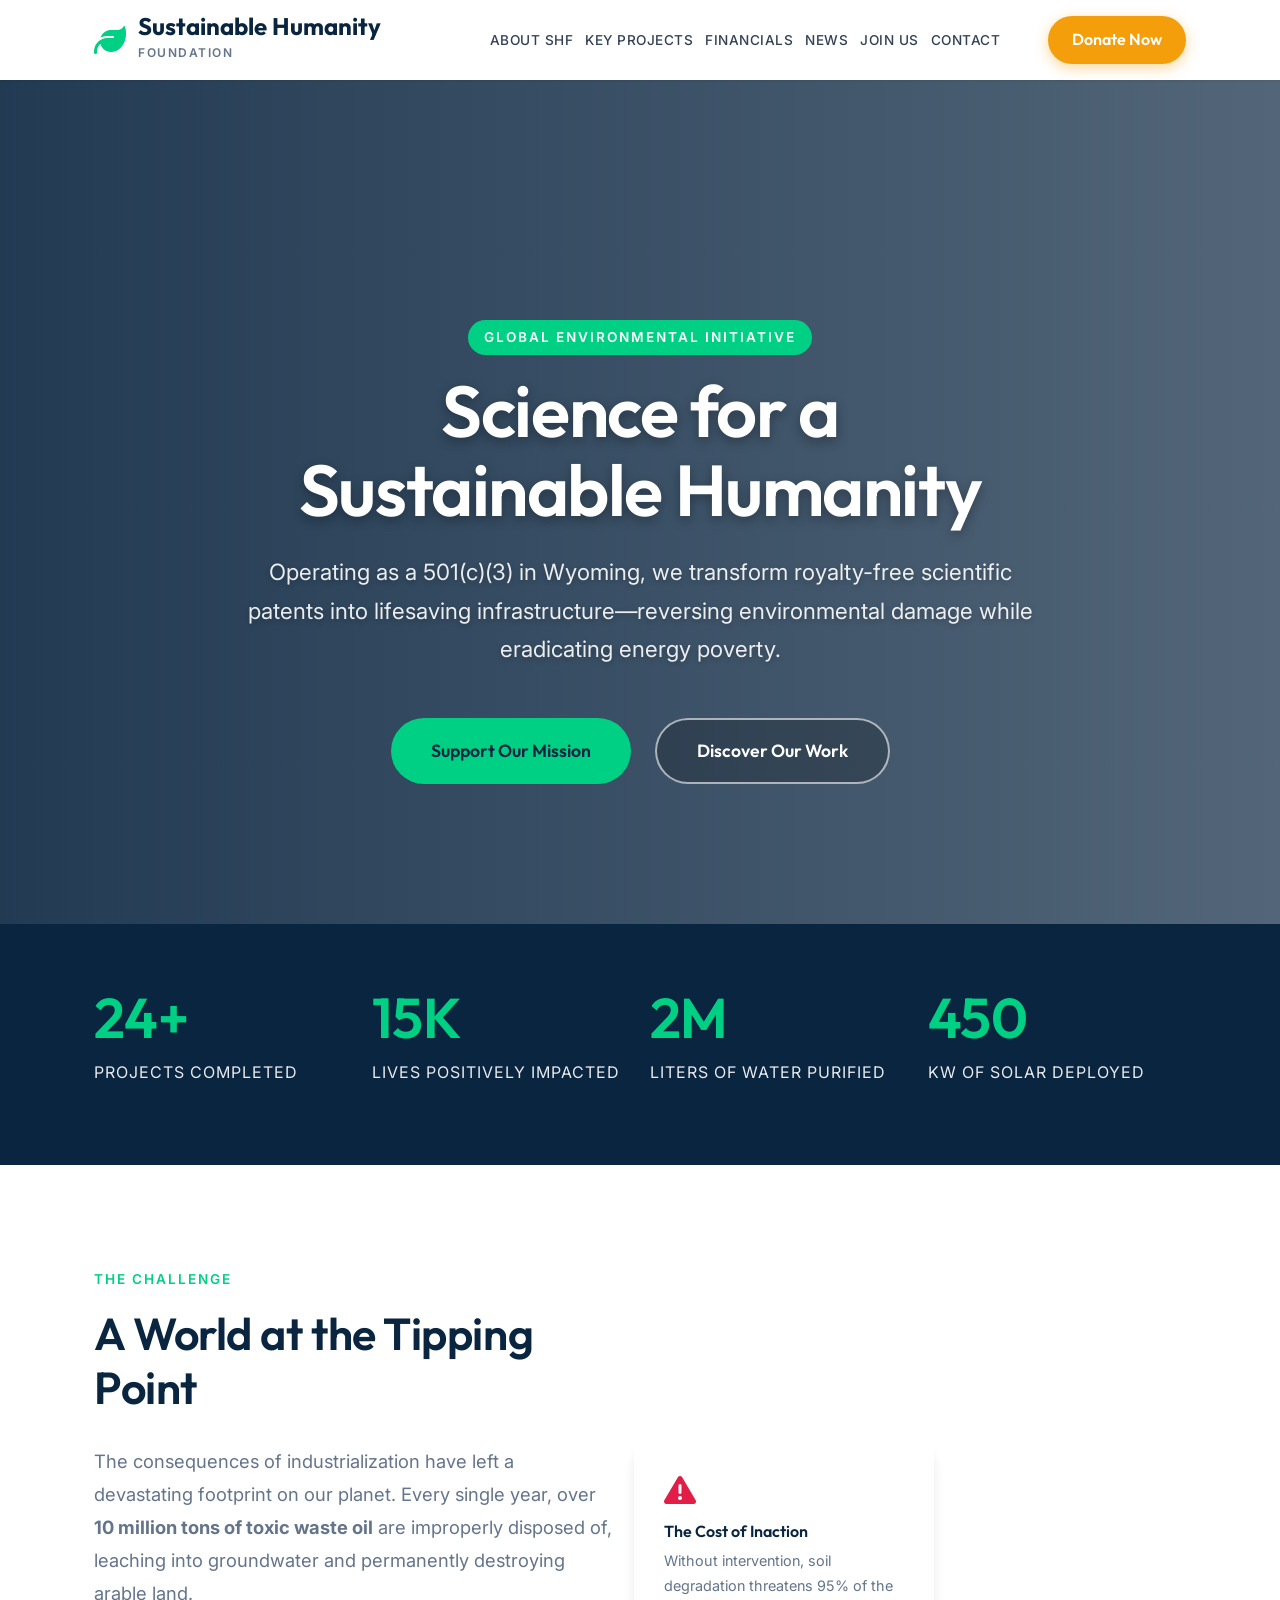
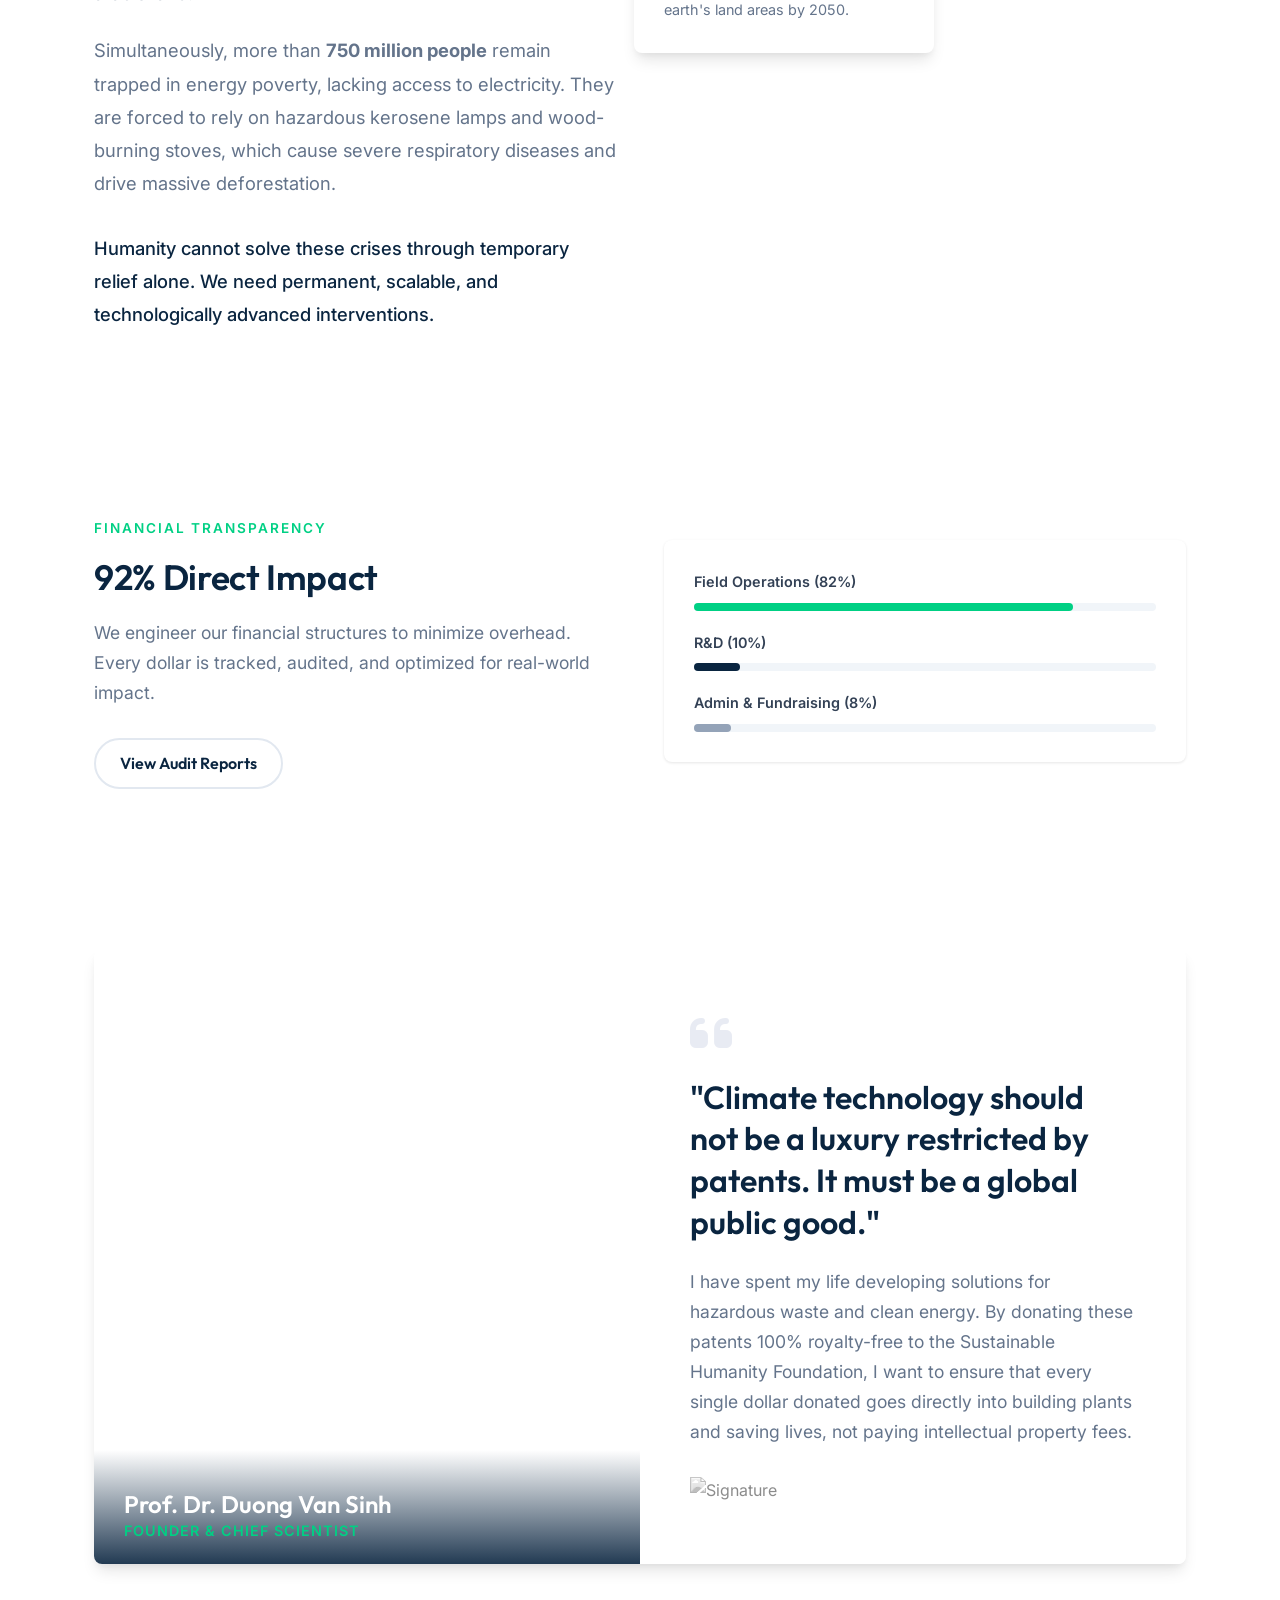
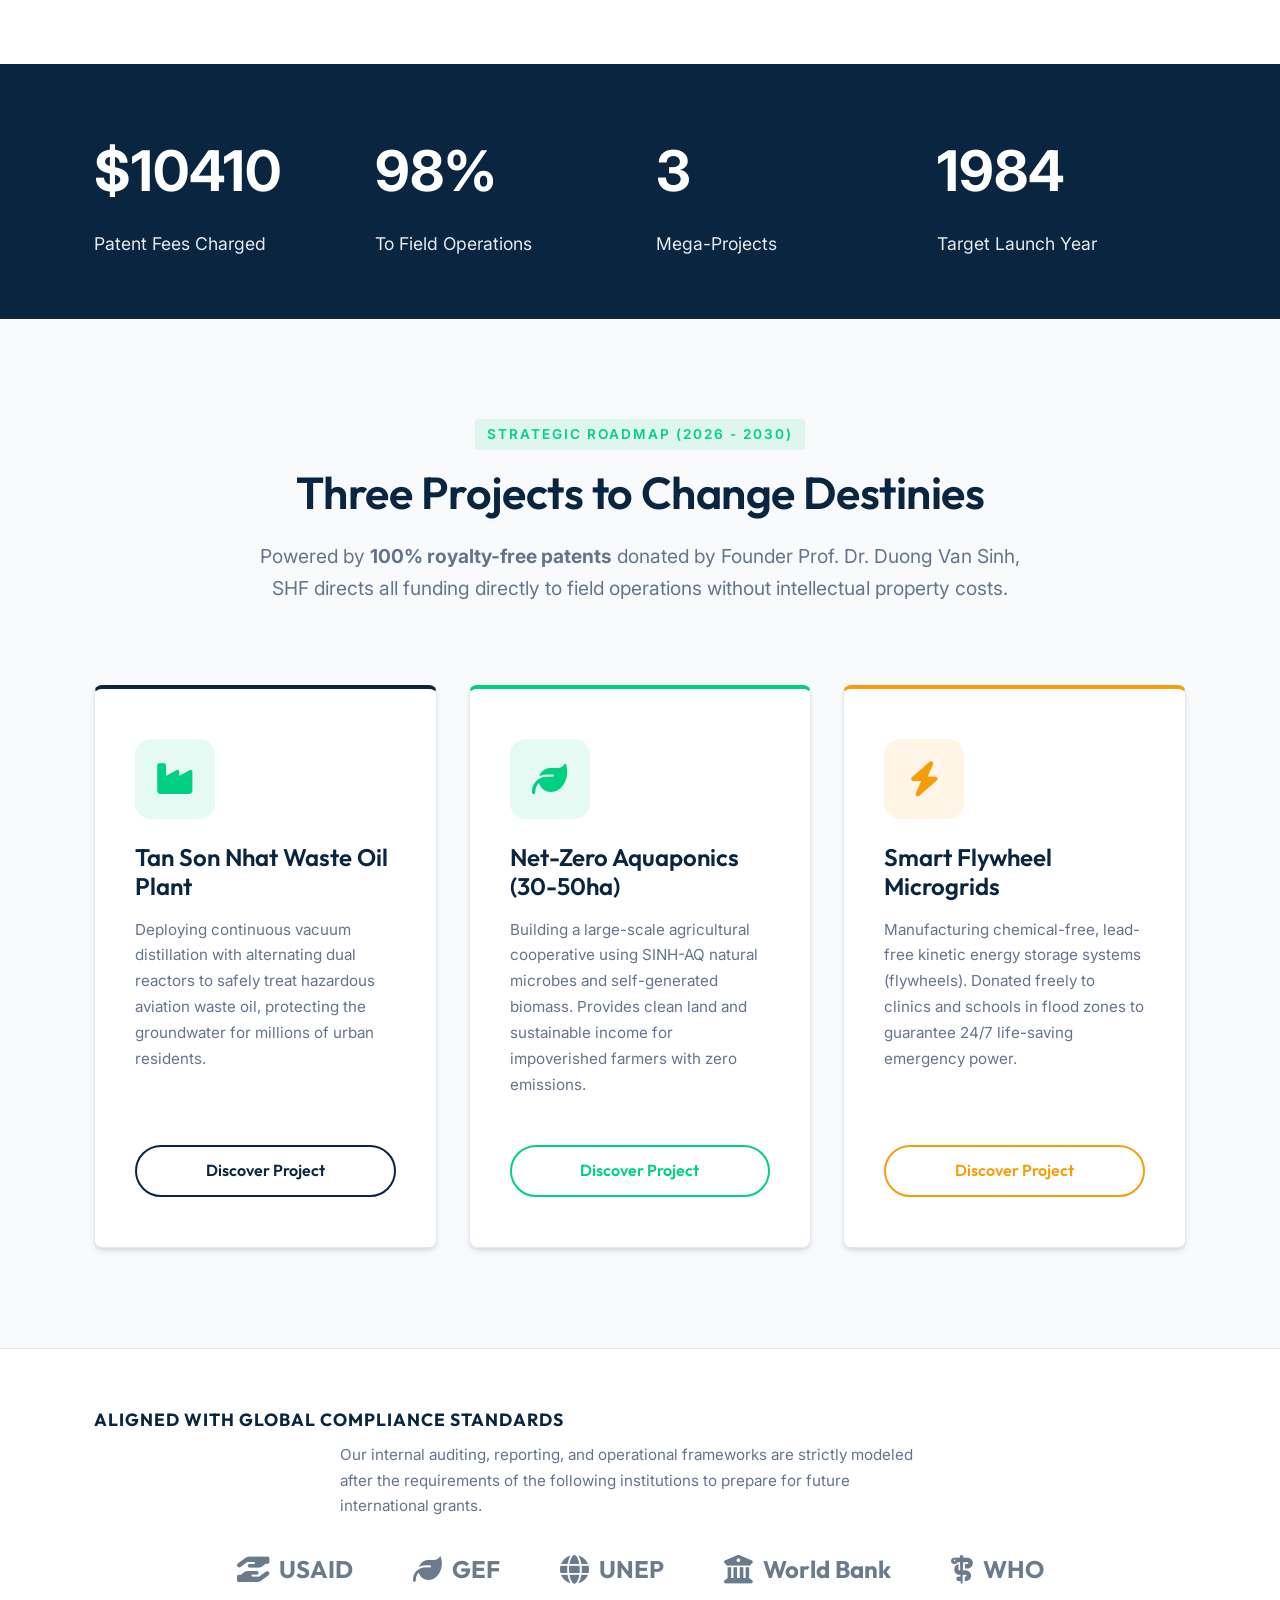
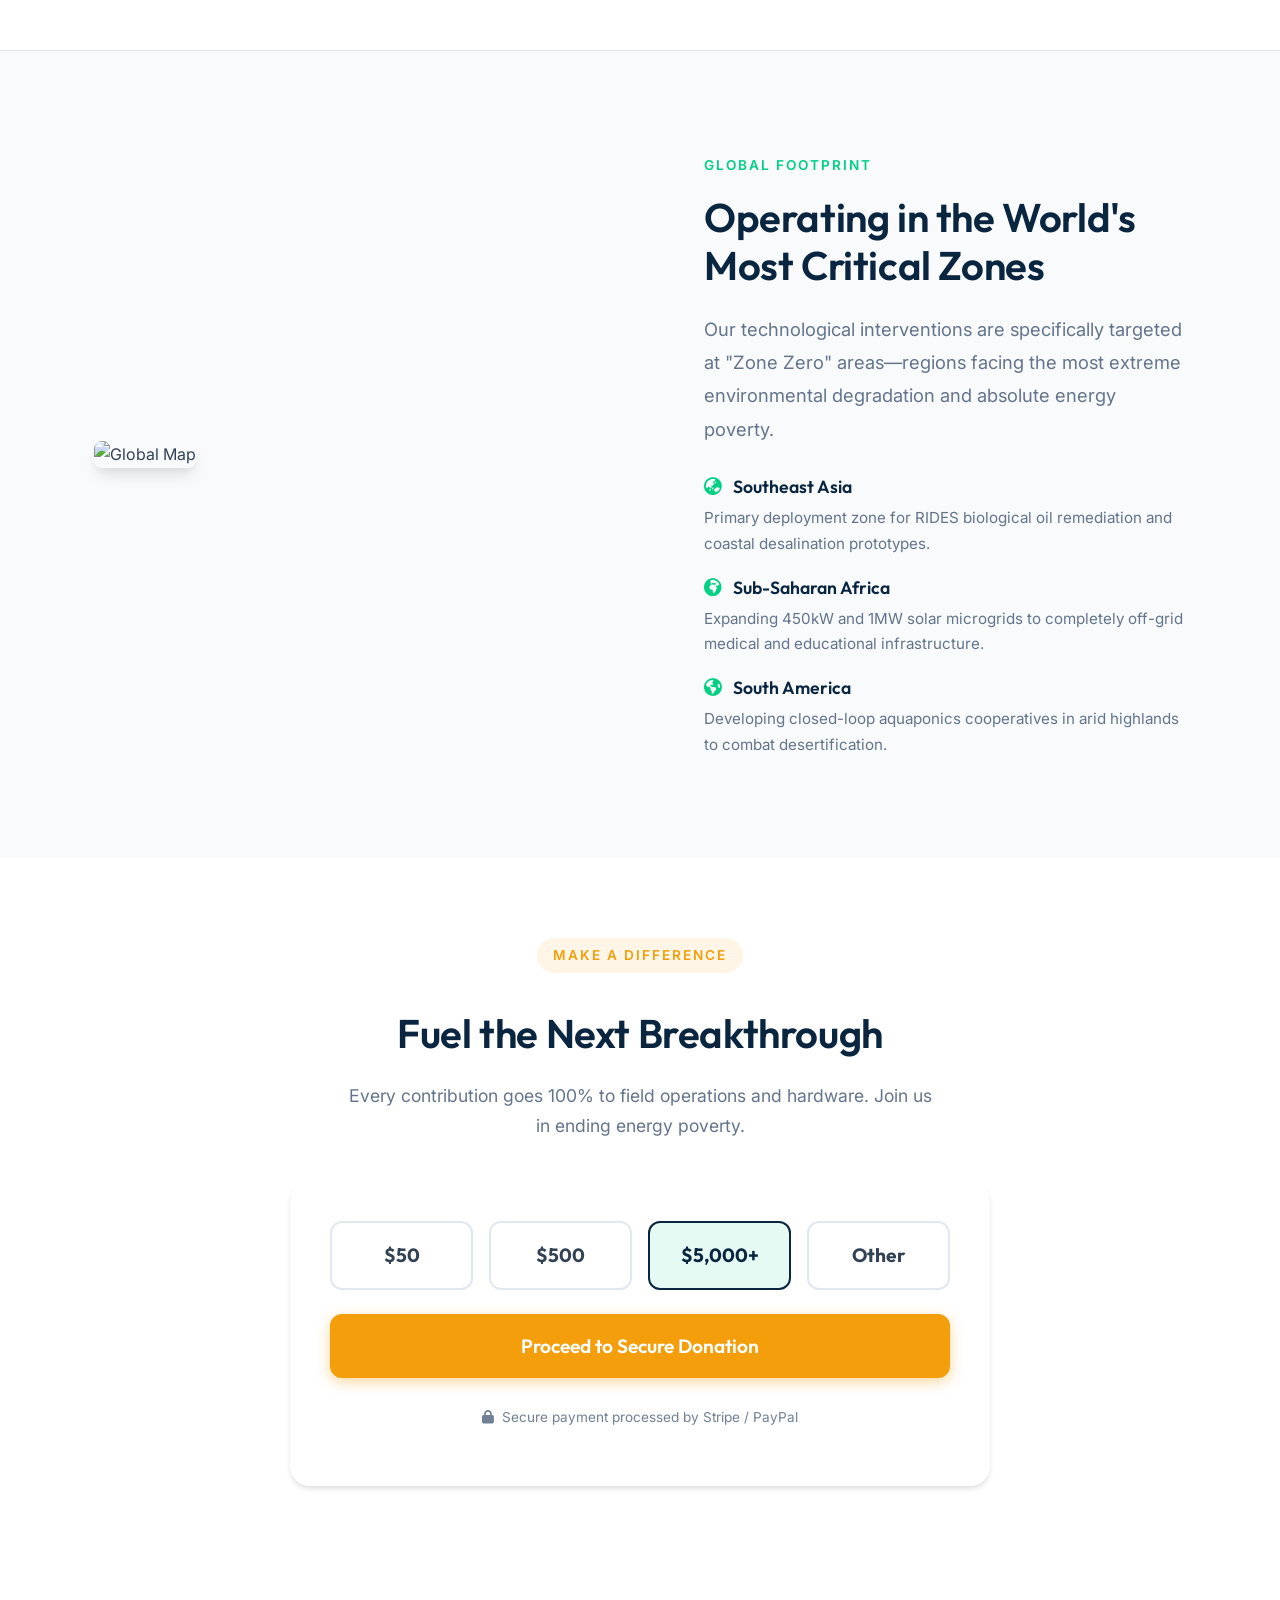
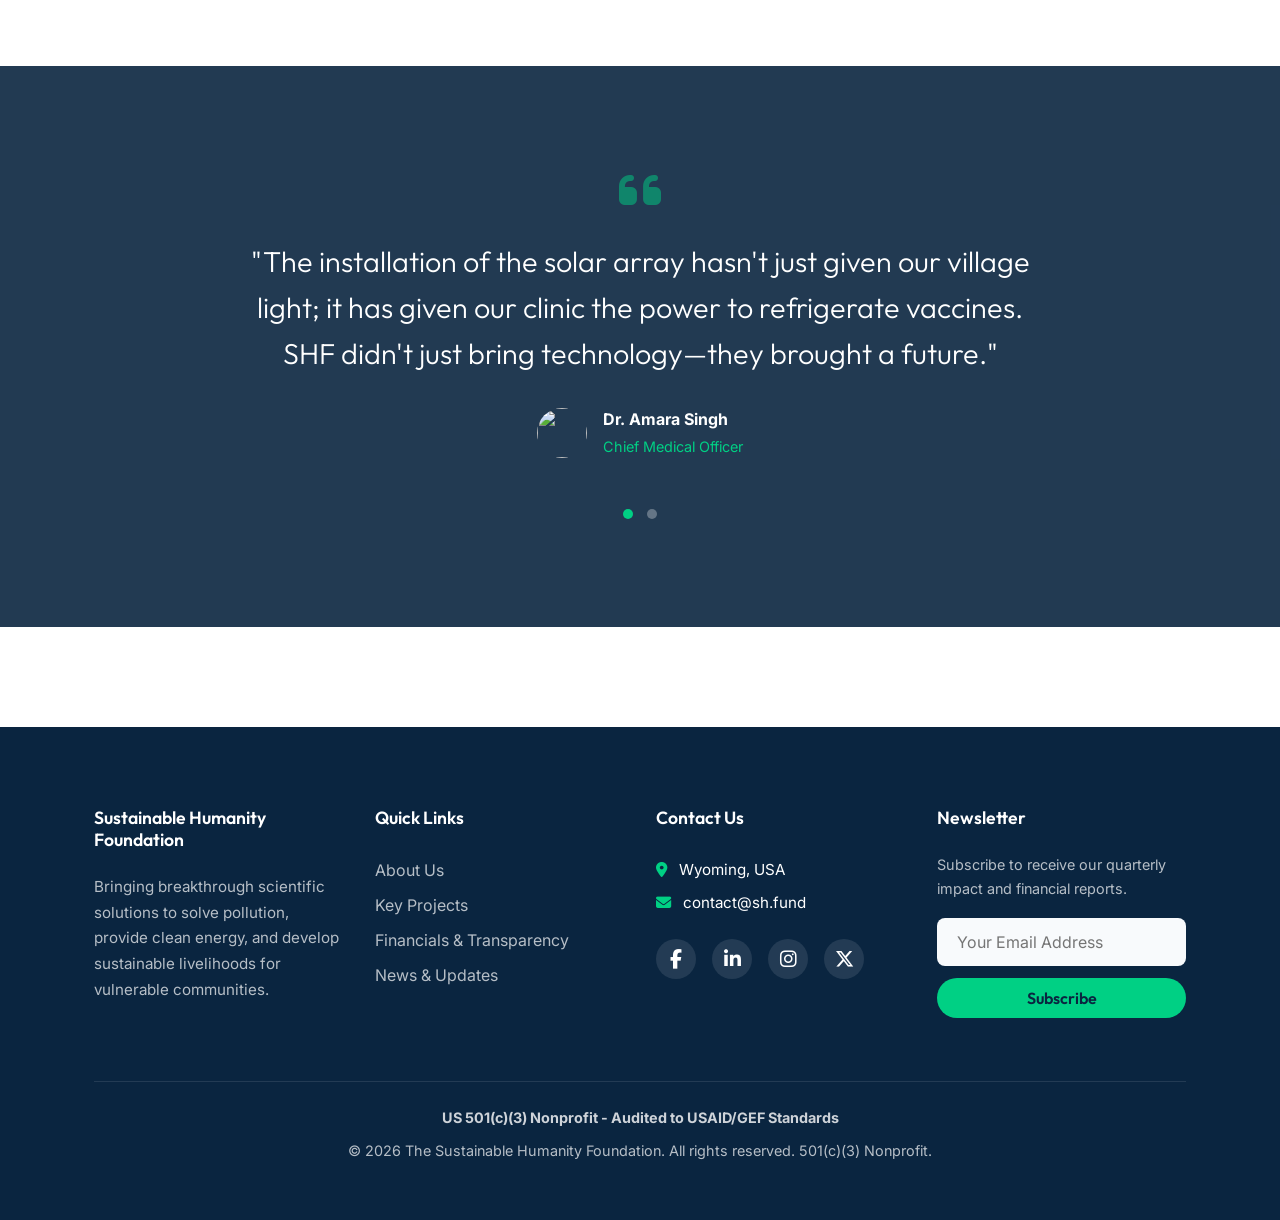
==== commit 9e2a85a8: "Enhance homepage trust: Founder message, impact counters, and standard compliance" ====
--- a/index.html
+++ b/index.html
@@ -4,10 +4,36 @@
     <meta charset="UTF-8">
     <meta name="viewport" content="width=device-width, initial-scale=1.0">
     <title>Home - Sustainable Humanity Foundation</title>
+    
+    <!-- Primary Meta Tags -->
+    <meta name="title" content="Home - Sustainable Humanity Foundation">
     <meta name="description" content="The Sustainable Humanity Foundation applies scientific and technological solutions to solve pollution, provide clean energy, and develop sustainable livelihoods.">
+    <meta name="keywords" content="nonprofit, charity, climate change, solar energy, water purification, sustainable development, ESG, philanthropy">
+    
+    <!-- Open Graph / Facebook -->
+    <meta property="og:type" content="website">
+    <meta property="og:url" content="https://tuthien-eight.vercel.app/">
+    <meta property="og:title" content="Home - Sustainable Humanity Foundation">
+    <meta property="og:description" content="Bringing breakthrough scientific solutions to vulnerable communities. 100% of public donations fund field operations.">
+    <meta property="og:image" content="https://tuthien-eight.vercel.app/hero.jpg">
+    
+    <!-- Twitter -->
+    <meta property="twitter:card" content="summary_large_image">
+    <meta property="twitter:url" content="https://tuthien-eight.vercel.app/">
+    <meta property="twitter:title" content="Home - Sustainable Humanity Foundation">
+    <meta property="twitter:description" content="Bringing breakthrough scientific solutions to vulnerable communities. 100% of public donations fund field operations.">
+    <meta property="twitter:image" content="https://tuthien-eight.vercel.app/hero.jpg">
+    
+    <!-- Theme & Icons -->
+    <meta name="theme-color" content="#0a2540">
     <link rel="icon" href="data:image/svg+xml,<svg xmlns=%22http://www.w3.org/2000/svg%22 viewBox=%220 0 100 100%22><text y=%22.9em%22 font-size=%2290%22>🌱</text></svg>">
+    
+    <!-- Preconnect -->
+    <link rel="preconnect" href="https://cdnjs.cloudflare.com">
+    <link rel="preconnect" href="https://images.unsplash.com">
+    
     <link rel="stylesheet" href="https://cdnjs.cloudflare.com/ajax/libs/font-awesome/6.4.0/css/all.min.css">
-    <link rel="stylesheet" href="styles.css?v=24">
+    <link rel="stylesheet" href="styles.css?v=26">
 </head>
 <body>
 
@@ -93,7 +119,7 @@
                     <p style="font-size: 1.15rem; color: var(--color-text-light); line-height: 1.8; font-weight: 500; color: var(--color-primary);">Humanity cannot solve these crises through temporary relief alone. We need permanent, scalable, and technologically advanced interventions.</p>
                 </div>
                 <div style="position: relative;">
-                    <img src="https://images.unsplash.com/photo-1611273426858-450d8e3c9cce?w=800&q=80" alt="Pollution Crisis" style="width: 100%; border-radius: var(--radius); box-shadow: var(--shadow-lg);">
+                    <img src="https://images.unsplash.com/photo-1611273426858-450d8e3c9cce?w=800&q=80" alt="Pollution Crisis" style="width: 100%; border-radius: var(--radius); box-shadow: var(--shadow-lg);" loading="lazy">
                     <div style="position: absolute; bottom: -30px; left: -30px; background: white; padding: 30px; border-radius: var(--radius); box-shadow: var(--shadow-lg); max-width: 300px;">
                         <i class="fa-solid fa-triangle-exclamation" style="color: #e11d48; font-size: 2rem; margin-bottom: 16px;"></i>
                         <h4 style="margin-bottom: 8px;">The Cost of Inaction</h4>
@@ -139,6 +165,56 @@
         </div>
     </section>
 
+
+    <!-- Founder Message -->
+    <section class="section">
+        <div class="container fade-in">
+            <div class="card" style="padding: 0; overflow: hidden; border: none; box-shadow: var(--shadow-lg);">
+                <div class="grid-2" style="gap: 0; align-items: stretch;">
+                    <div style="background-image: url('https://images.unsplash.com/photo-1560250097-0b93528c311a?w=800&q=80'); background-size: cover; background-position: center; min-height: 400px; position: relative;">
+                        <!-- Placeholder for founder image -->
+                        <div style="position: absolute; bottom: 0; left: 0; right: 0; background: linear-gradient(to top, rgba(10,37,64,0.9), transparent); padding: 40px 30px 20px;">
+                            <h3 style="color: white; margin: 0; font-size: 1.5rem;">Prof. Dr. Duong Van Sinh</h3>
+                            <p style="color: var(--color-secondary); margin: 0; font-size: 0.9rem; font-weight: 600; text-transform: uppercase; letter-spacing: 1px;">Founder & Chief Scientist</p>
+                        </div>
+                    </div>
+                    <div style="padding: 60px 50px; background: white; display: flex; flex-direction: column; justify-content: center;">
+                        <i class="fa-solid fa-quote-left" style="font-size: 3rem; color: rgba(30,58,138,0.1); margin-bottom: 20px;"></i>
+                        <h3 style="font-size: 2rem; margin-bottom: 24px; color: var(--color-primary); line-height: 1.3;">"Climate technology should not be a luxury restricted by patents. It must be a global public good."</h3>
+                        <p style="color: var(--color-text-light); font-size: 1.1rem; line-height: 1.7; margin-bottom: 30px;">I have spent my life developing solutions for hazardous waste and clean energy. By donating these patents 100% royalty-free to the Sustainable Humanity Foundation, I want to ensure that every single dollar donated goes directly into building plants and saving lives, not paying intellectual property fees.</p>
+                        <div>
+                            <img src="https://upload.wikimedia.org/wikipedia/commons/f/fa/Signature_placeholder.svg" alt="Signature" style="height: 60px; opacity: 0.6; filter: grayscale(100%);" loading="lazy">
+                        </div>
+                    </div>
+                </div>
+            </div>
+        </div>
+    </section>
+
+    <!-- Impact Counters -->
+    <section class="section" style="padding: 60px 0; background: var(--color-primary); color: white;">
+        <div class="container fade-in">
+            <div class="grid-4 text-center" id="counter-section">
+                <div>
+                    <div style="font-size: 3.5rem; font-weight: 700; margin-bottom: 10px;">$<span class="counter" data-target="0">500000</span></div>
+                    <div style="font-size: 1.1rem; opacity: 0.9;">Patent Fees Charged</div>
+                </div>
+                <div>
+                    <div style="font-size: 3.5rem; font-weight: 700; margin-bottom: 10px;"><span class="counter" data-target="100">0</span>%</div>
+                    <div style="font-size: 1.1rem; opacity: 0.9;">To Field Operations</div>
+                </div>
+                <div>
+                    <div style="font-size: 3.5rem; font-weight: 700; margin-bottom: 10px;"><span class="counter" data-target="3">0</span></div>
+                    <div style="font-size: 1.1rem; opacity: 0.9;">Mega-Projects</div>
+                </div>
+                <div>
+                    <div style="font-size: 3.5rem; font-weight: 700; margin-bottom: 10px;"><span class="counter" data-target="2026">0</span></div>
+                    <div style="font-size: 1.1rem; opacity: 0.9;">Target Launch Year</div>
+                </div>
+            </div>
+        </div>
+    </section>
+
     <!-- Core Pillars -->
     <section class="section bg-light">
         <div class="container fade-in">
@@ -148,35 +224,39 @@
                 <p style="font-size: 1.2rem; color: var(--color-text-light); max-width: 800px; margin: 20px auto 0;">Powered by <strong>100% royalty-free patents</strong> donated by Founder Prof. Dr. Duong Van Sinh, SHF directs all funding directly to field operations without intellectual property costs.</p>
             </div>
             <div class="grid-3">
-                <div class="card" style="padding: 50px 40px; border-top: 4px solid var(--color-primary);">
+                <div class="card" style="padding: 50px 40px; border-top: 4px solid var(--color-primary); display: flex; flex-direction: column;">
                     <div style="width: 80px; height: 80px; background: rgba(0, 208, 132, 0.1); border-radius: 16px; display: flex; align-items: center; justify-content: center; margin: 0 0 24px;">
                         <i class="fa-solid fa-industry" style="font-size: 2.2rem; color: var(--color-secondary);"></i>
                     </div>
                     <h3 style="font-size: 1.5rem; margin-bottom: 16px; min-height: 56px;">Tan Son Nhat Waste Oil Plant</h3>
                     <p style="color: var(--color-text-light); line-height: 1.7; margin-bottom: 24px; font-size: 0.95rem;">Deploying continuous vacuum distillation with alternating dual reactors to safely treat hazardous aviation waste oil, protecting the groundwater for millions of urban residents.</p>
-                </div>
-                <div class="card" style="padding: 50px 40px; border-top: 4px solid var(--color-secondary);">
+                    <div style="margin-top: auto; padding-top: 24px;"><a href="projects.html" class="btn btn-outline" style="width: 100%; border-color: var(--color-primary); color: var(--color-primary);">Discover Project</a></div>
+                </div>
+                <div class="card" style="padding: 50px 40px; border-top: 4px solid var(--color-secondary); display: flex; flex-direction: column;">
                     <div style="width: 80px; height: 80px; background: rgba(0, 208, 132, 0.1); border-radius: 16px; display: flex; align-items: center; justify-content: center; margin: 0 0 24px;">
                         <i class="fa-solid fa-leaf" style="font-size: 2.2rem; color: var(--color-secondary);"></i>
                     </div>
                     <h3 style="font-size: 1.5rem; margin-bottom: 16px; min-height: 56px;">Net-Zero Aquaponics (30-50ha)</h3>
                     <p style="color: var(--color-text-light); line-height: 1.7; margin-bottom: 24px; font-size: 0.95rem;">Building a large-scale agricultural cooperative using SINH-AQ natural microbes and self-generated biomass. Provides clean land and sustainable income for impoverished farmers with zero emissions.</p>
-                </div>
-                <div class="card" style="padding: 50px 40px; border-top: 4px solid #f59e0b;">
+                    <div style="margin-top: auto; padding-top: 24px;"><a href="projects.html" class="btn btn-outline" style="width: 100%; border-color: var(--color-secondary); color: var(--color-secondary);">Discover Project</a></div>
+                </div>
+                <div class="card" style="padding: 50px 40px; border-top: 4px solid #f59e0b; display: flex; flex-direction: column;">
                     <div style="width: 80px; height: 80px; background: rgba(245, 158, 11, 0.1); border-radius: 16px; display: flex; align-items: center; justify-content: center; margin: 0 0 24px;">
                         <i class="fa-solid fa-bolt" style="font-size: 2.2rem; color: #f59e0b;"></i>
                     </div>
                     <h3 style="font-size: 1.5rem; margin-bottom: 16px; min-height: 56px;">Smart Flywheel Microgrids</h3>
                     <p style="color: var(--color-text-light); line-height: 1.7; margin-bottom: 24px; font-size: 0.95rem;">Manufacturing chemical-free, lead-free kinetic energy storage systems (flywheels). Donated freely to clinics and schools in flood zones to guarantee 24/7 life-saving emergency power.</p>
-                </div>
-            </div>
-        </div>
-    </section>
-
-    <!-- Trusted By / Partners -->
+                    <div style="margin-top: auto; padding-top: 24px;"><a href="projects.html" class="btn btn-outline" style="width: 100%; border-color: #f59e0b; color: #f59e0b;">Discover Project</a></div>
+                </div>
+            </div>
+        </div>
+    </section>
+
+    <!-- Compliance Standards -->
     <section class="section" style="padding: 60px 0; border-top: 1px solid var(--color-border); border-bottom: 1px solid var(--color-border);">
         <div class="container text-center fade-in">
-            <h4 style="color: var(--color-text-light); font-size: 1rem; text-transform: uppercase; letter-spacing: 1px; margin-bottom: 30px;">Institutional Partners & Global Auditors</h4>
+            <h4 style="color: var(--color-primary); font-size: 1.1rem; font-weight: 700; text-transform: uppercase; letter-spacing: 1px; margin-bottom: 12px;">Aligned with Global Compliance Standards</h4>
+            <p style="color: var(--color-text-light); font-size: 0.95rem; max-width: 600px; margin: 0 auto 30px;">Our internal auditing, reporting, and operational frameworks are strictly modeled after the requirements of the following institutions to prepare for future international grants.</p>
             <div style="display: flex; justify-content: center; align-items: center; gap: 60px; flex-wrap: wrap; opacity: 0.6; transition: opacity 0.3s;">
                 <div style="display: flex; align-items: center; gap: 10px; font-weight: 700; font-size: 1.5rem; font-family: var(--font-heading); color: var(--color-primary);"><i class="fa-solid fa-hand-holding-hand" style="font-size: 1.8rem;"></i> USAID</div>
                 <div style="display: flex; align-items: center; gap: 10px; font-weight: 700; font-size: 1.5rem; font-family: var(--font-heading); color: var(--color-primary);"><i class="fa-solid fa-leaf" style="font-size: 1.8rem;"></i> GEF</div>
@@ -192,7 +272,7 @@
         <div class="container fade-in">
             <div class="grid-2" style="align-items: center;">
                 <div>
-                    <img src="https://images.unsplash.com/photo-1524661135-423995f22d0b?w=800&q=80" alt="Global Map" style="width: 100%; border-radius: var(--radius); box-shadow: var(--shadow-lg);">
+                    <img src="https://images.unsplash.com/photo-1524661135-423995f22d0b?w=800&q=80" alt="Global Map" style="width: 100%; border-radius: var(--radius); box-shadow: var(--shadow-lg);" loading="lazy">
                 </div>
                 <div style="padding-left: 40px;">
                     <span class="section-label">Global Footprint</span>
@@ -250,7 +330,7 @@
                             <i class="fa-solid fa-quote-left" style="font-size: 3rem; color: var(--color-secondary); opacity: 0.5; margin-bottom: 24px;"></i>
                             <h3 style="color: white; font-size: 1.8rem; line-height: 1.6; font-weight: 300; margin-bottom: 30px;">"The installation of the solar array hasn't just given our village light; it has given our clinic the power to refrigerate vaccines. SHF didn't just bring technology—they brought a future."</h3>
                             <div style="display: flex; align-items: center; justify-content: center; gap: 16px;">
-                                <div style="width: 50px; height: 50px; border-radius: 50%; overflow: hidden;"><img src="https://images.unsplash.com/photo-1531123897727-8f129e1688ce?w=200&q=80" style="width:100%;height:100%;object-fit:cover;"></div>
+                                <div style="width: 50px; height: 50px; border-radius: 50%; overflow: hidden;"><img src="https://images.unsplash.com/photo-1531123897727-8f129e1688ce?w=200&q=80" style="width:100%;height:100%;object-fit:cover;" loading="lazy"></div>
                                 <div style="text-align: left;"><strong style="color: white; display: block;">Dr. Amara Singh</strong><span style="color: var(--color-secondary); font-size: 0.9rem;">Chief Medical Officer</span></div>
                             </div>
                         </div>
@@ -261,7 +341,7 @@
                             <i class="fa-solid fa-quote-left" style="font-size: 3rem; color: var(--color-secondary); opacity: 0.5; margin-bottom: 24px;"></i>
                             <h3 style="color: white; font-size: 1.8rem; line-height: 1.6; font-weight: 300; margin-bottom: 30px;">"We've seen many NGOs come and go, but SHF's approach is different. By training our local engineers to maintain the systems, they ensure we are independent, not reliant."</h3>
                             <div style="display: flex; align-items: center; justify-content: center; gap: 16px;">
-                                <div style="width: 50px; height: 50px; border-radius: 50%; overflow: hidden;"><img src="https://images.unsplash.com/photo-1507003211169-0a1dd7228f2d?w=200&q=80" style="width:100%;height:100%;object-fit:cover;"></div>
+                                <div style="width: 50px; height: 50px; border-radius: 50%; overflow: hidden;"><img src="https://images.unsplash.com/photo-1507003211169-0a1dd7228f2d?w=200&q=80" style="width:100%;height:100%;object-fit:cover;" loading="lazy"></div>
                                 <div style="text-align: left;"><strong style="color: white; display: block;">Marcus Omondi</strong><span style="color: var(--color-secondary); font-size: 0.9rem;">Community Leader</span></div>
                             </div>
                         </div>
@@ -322,6 +402,6 @@
     </footer>
 
     <!-- Scripts -->
-    <script src="script.js?v=24"></script>
+    <script src="script.js?v=26"></script>
 </body>
 </html>
--- a/styles.css
+++ b/styles.css
@@ -833,3 +833,21 @@
         word-wrap: break-word;
     }
 }
+
+/* Smooth Scrolling & Scrollbar */
+html {
+    scroll-behavior: smooth;
+}
+::-webkit-scrollbar {
+    width: 10px;
+}
+::-webkit-scrollbar-track {
+    background: #f1f5f9;
+}
+::-webkit-scrollbar-thumb {
+    background: #94a3b8;
+    border-radius: 5px;
+}
+::-webkit-scrollbar-thumb:hover {
+    background: var(--color-primary);
+}
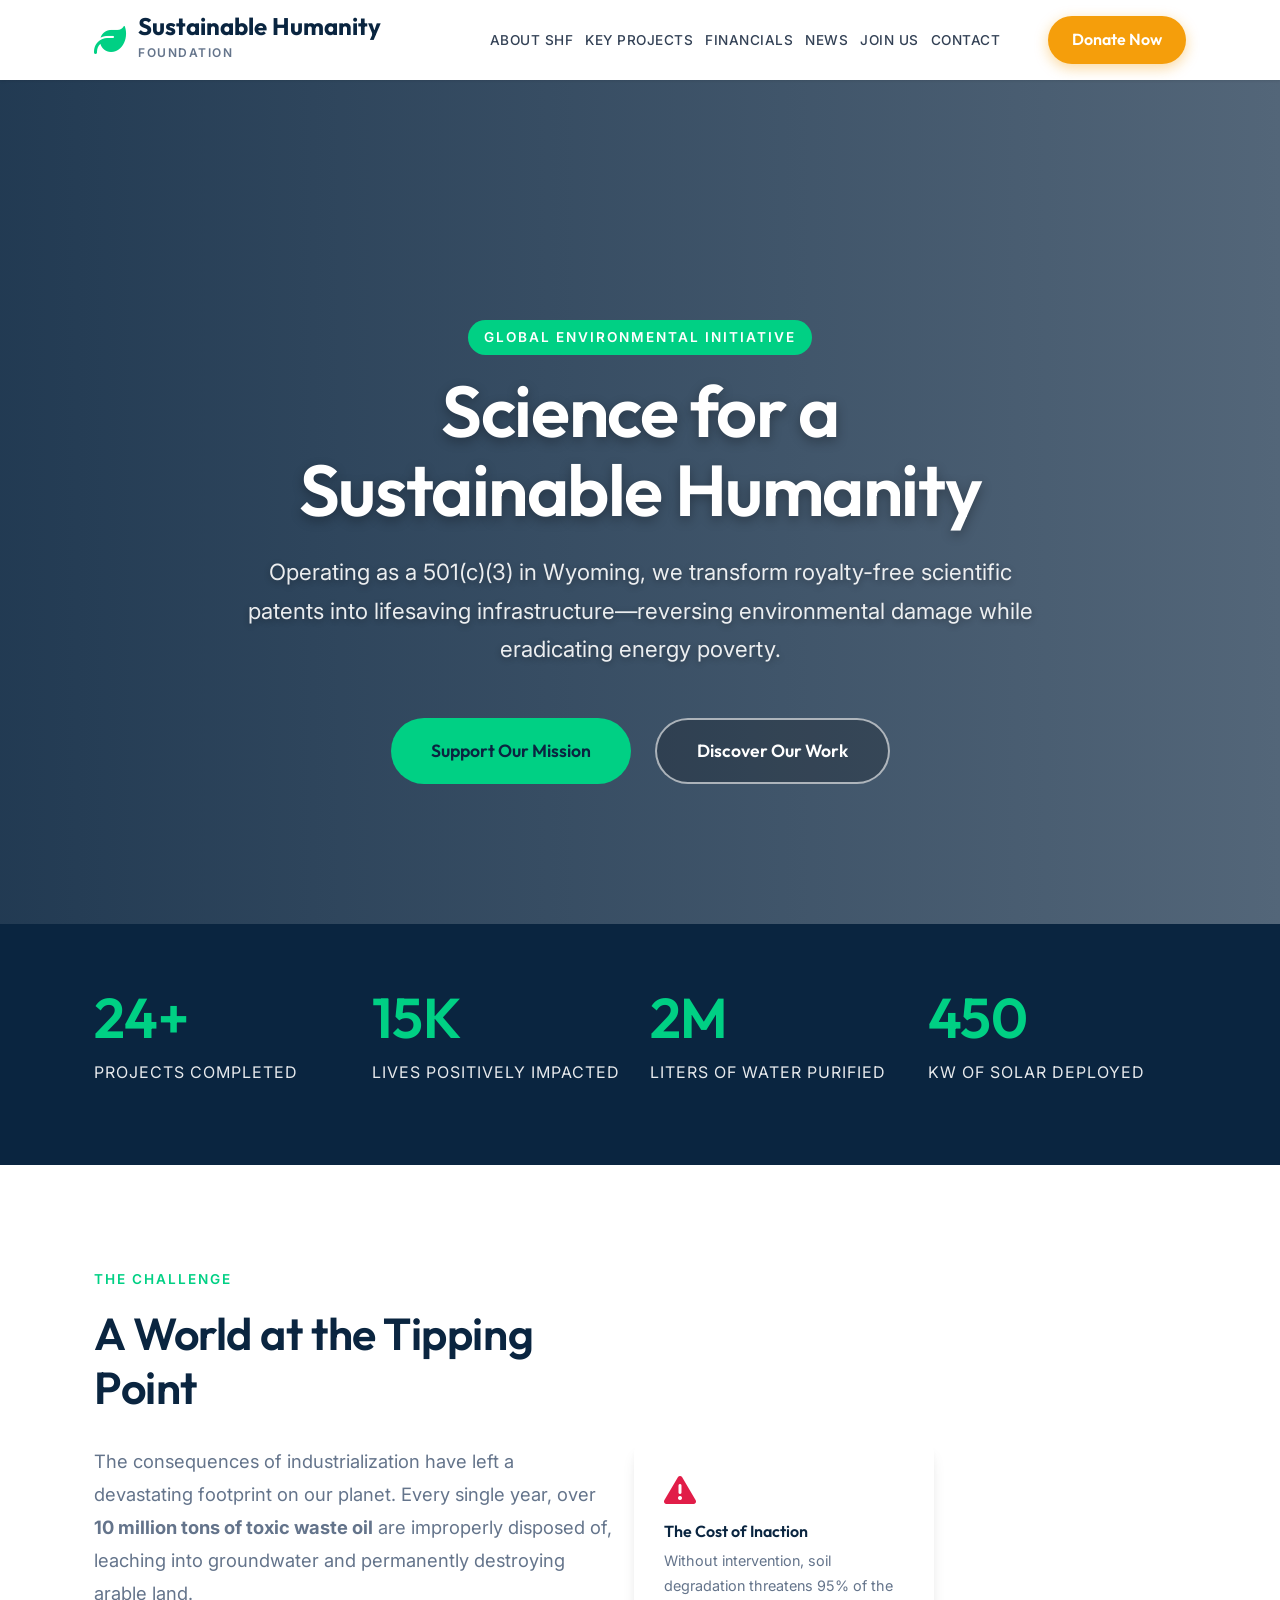
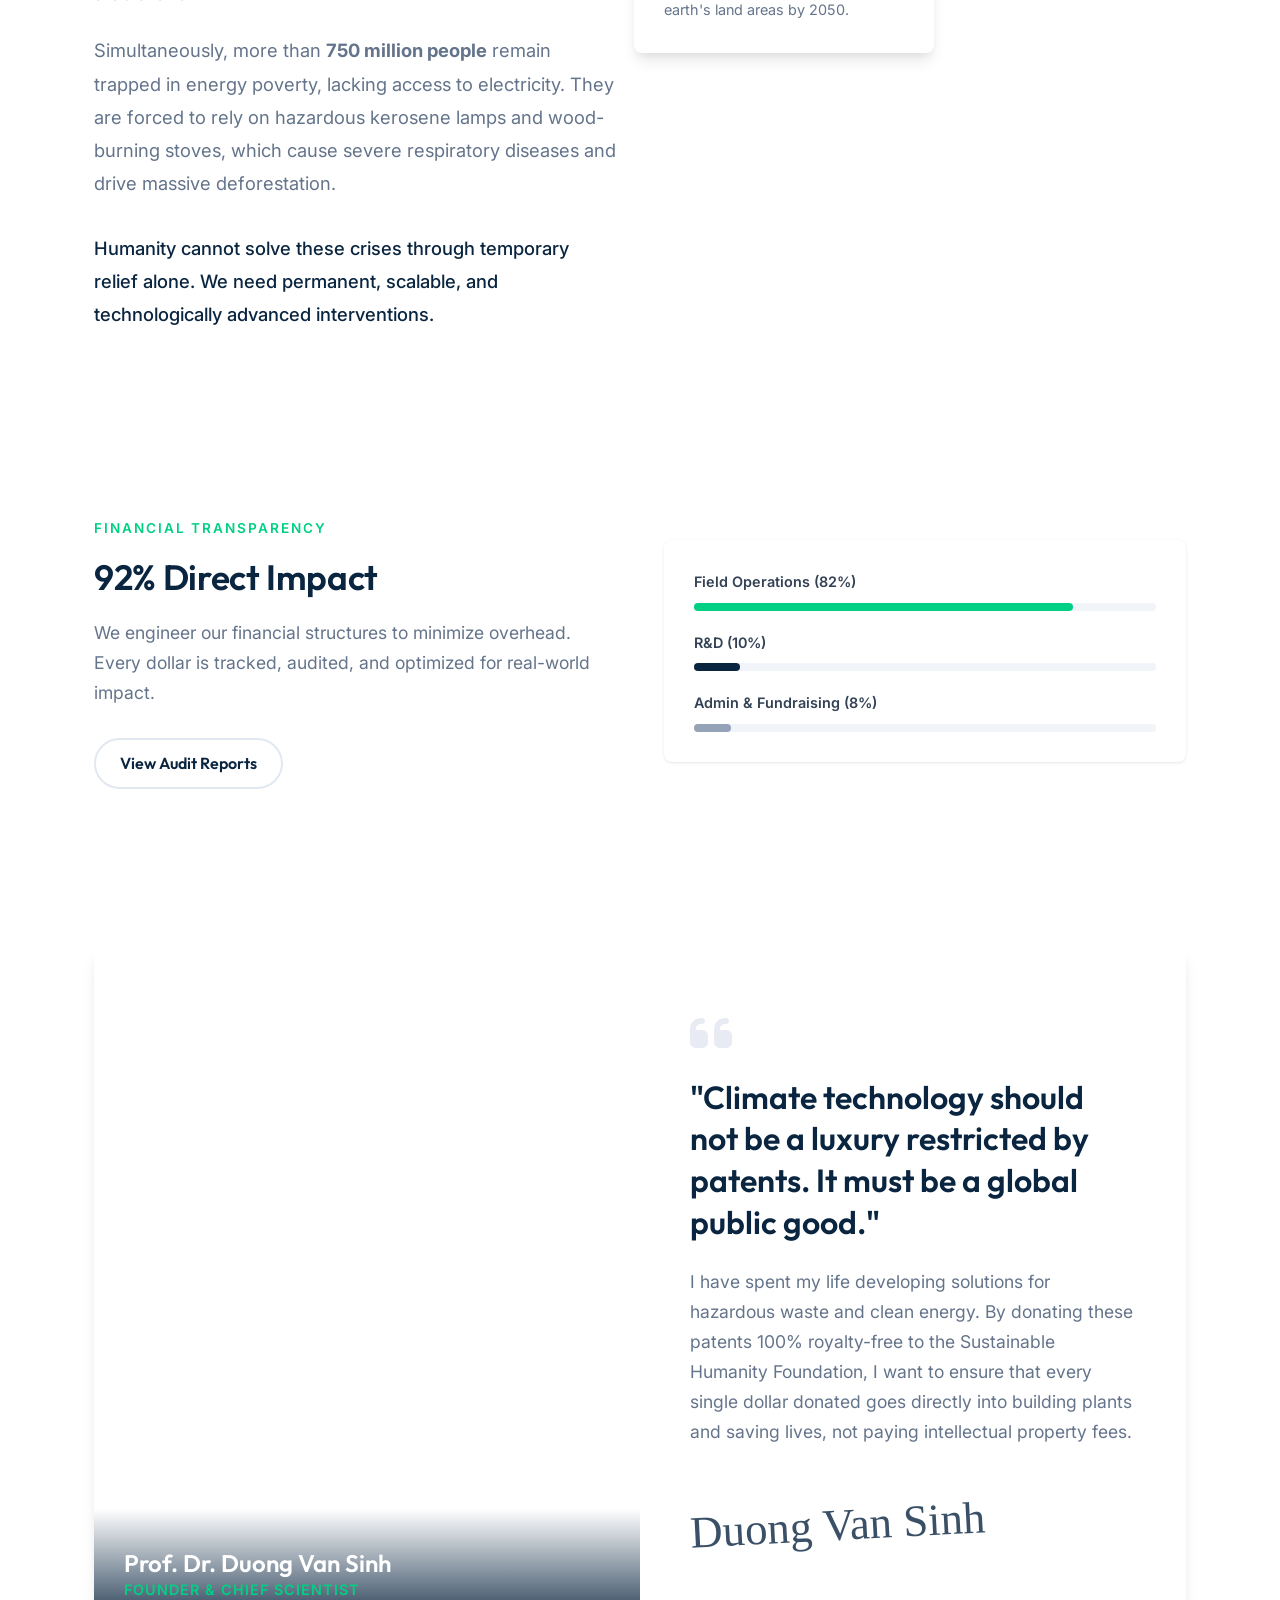
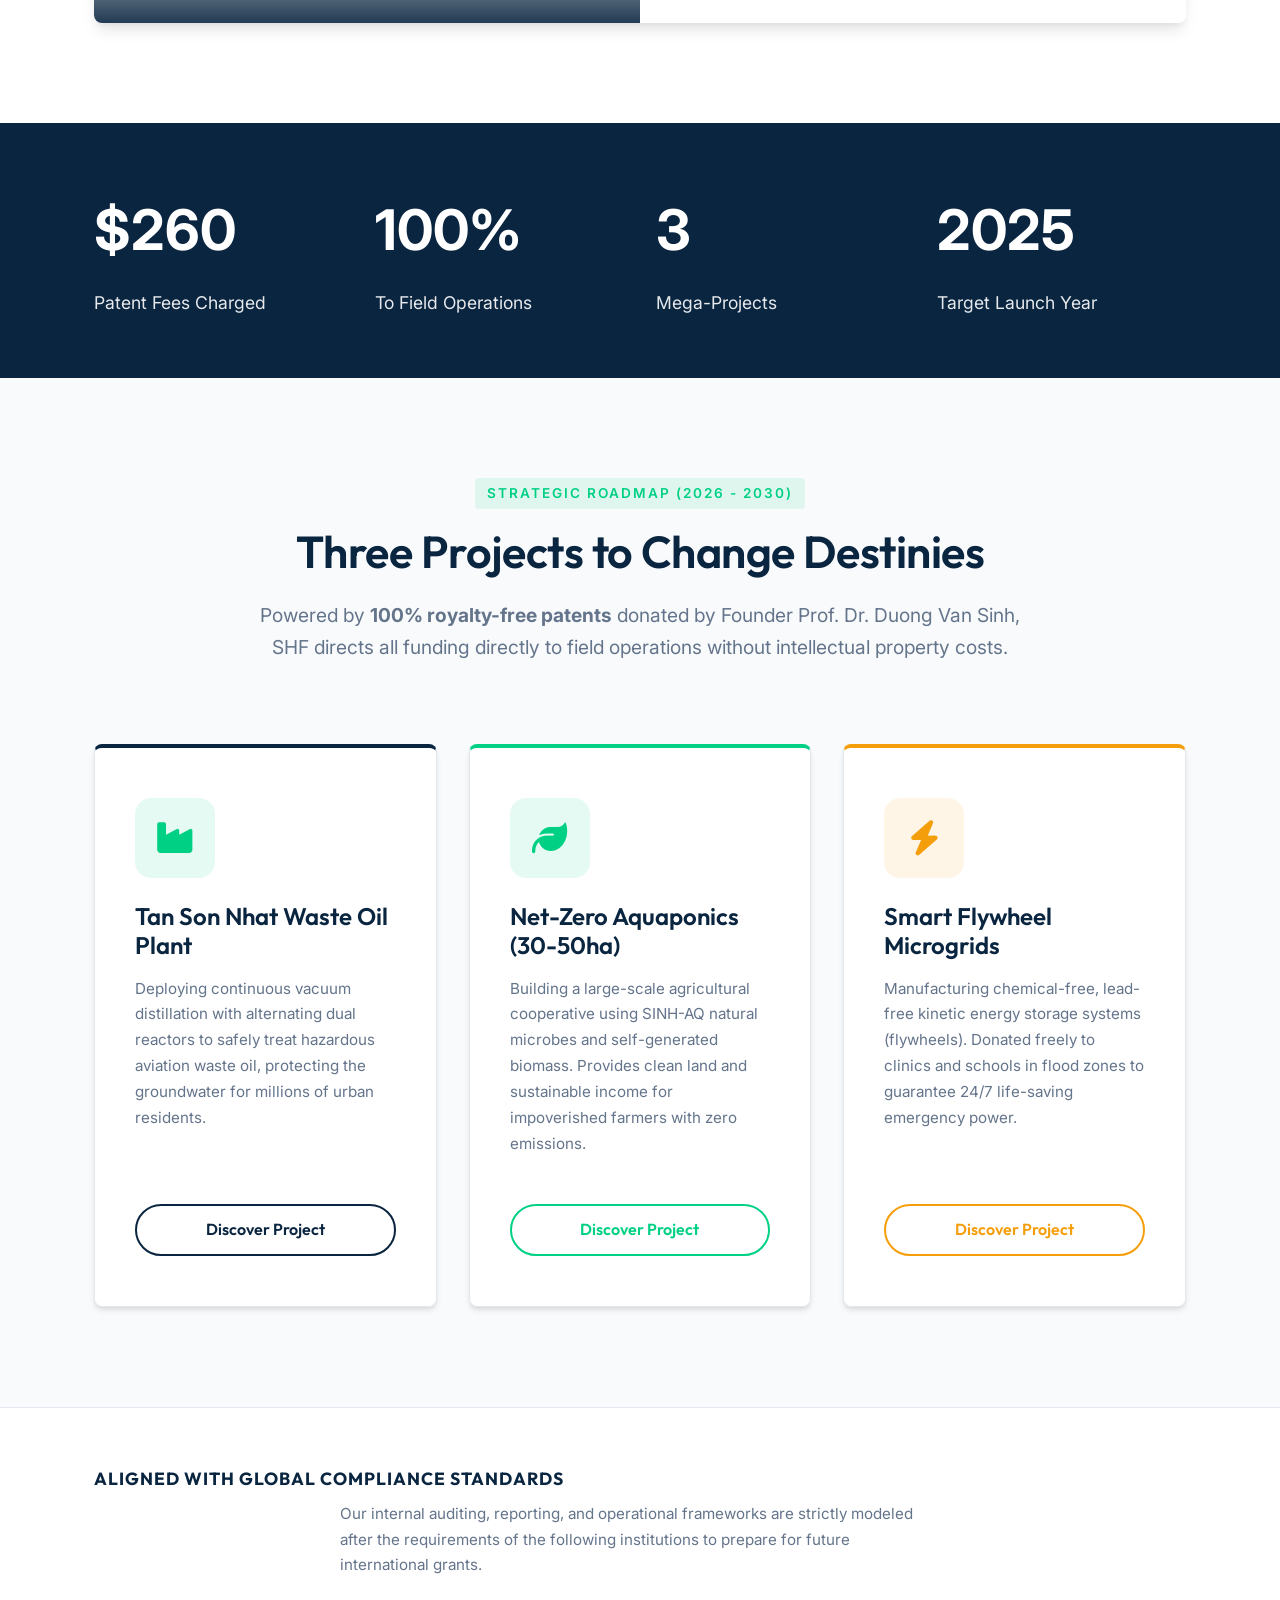
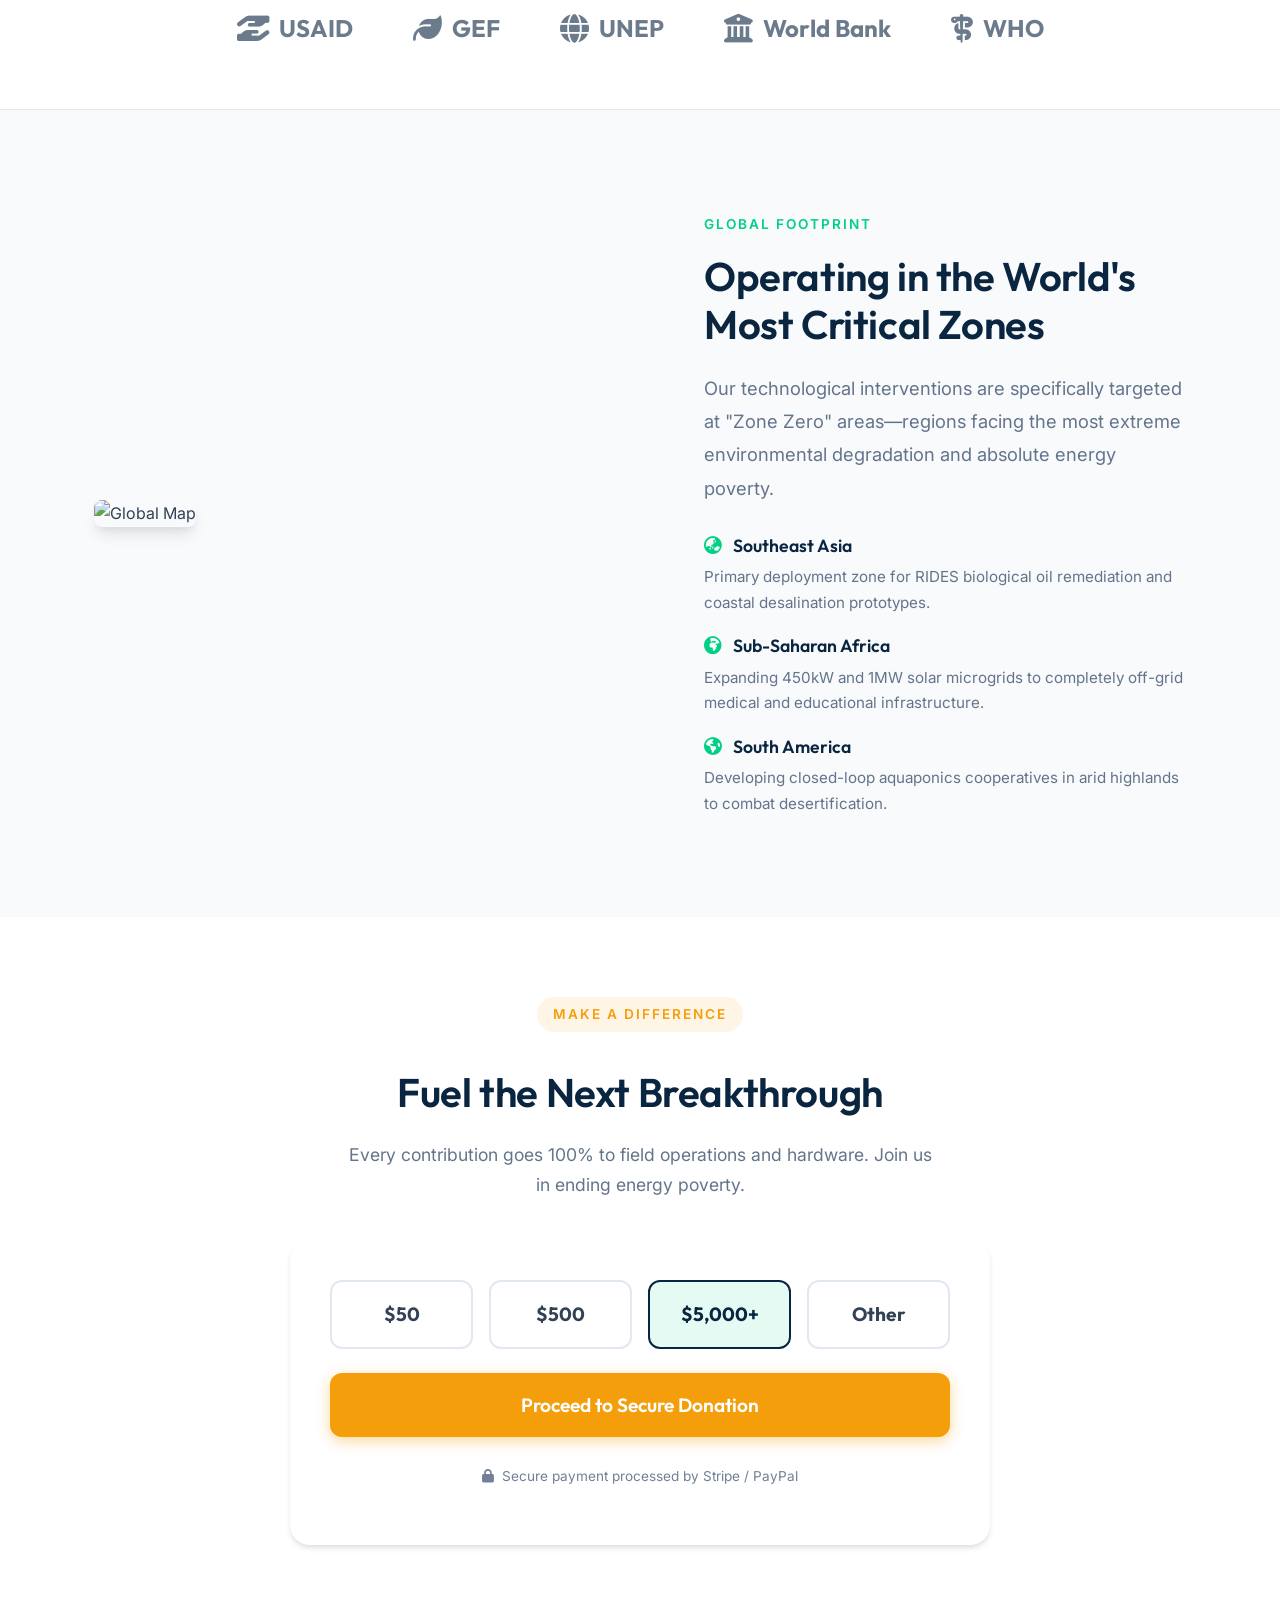
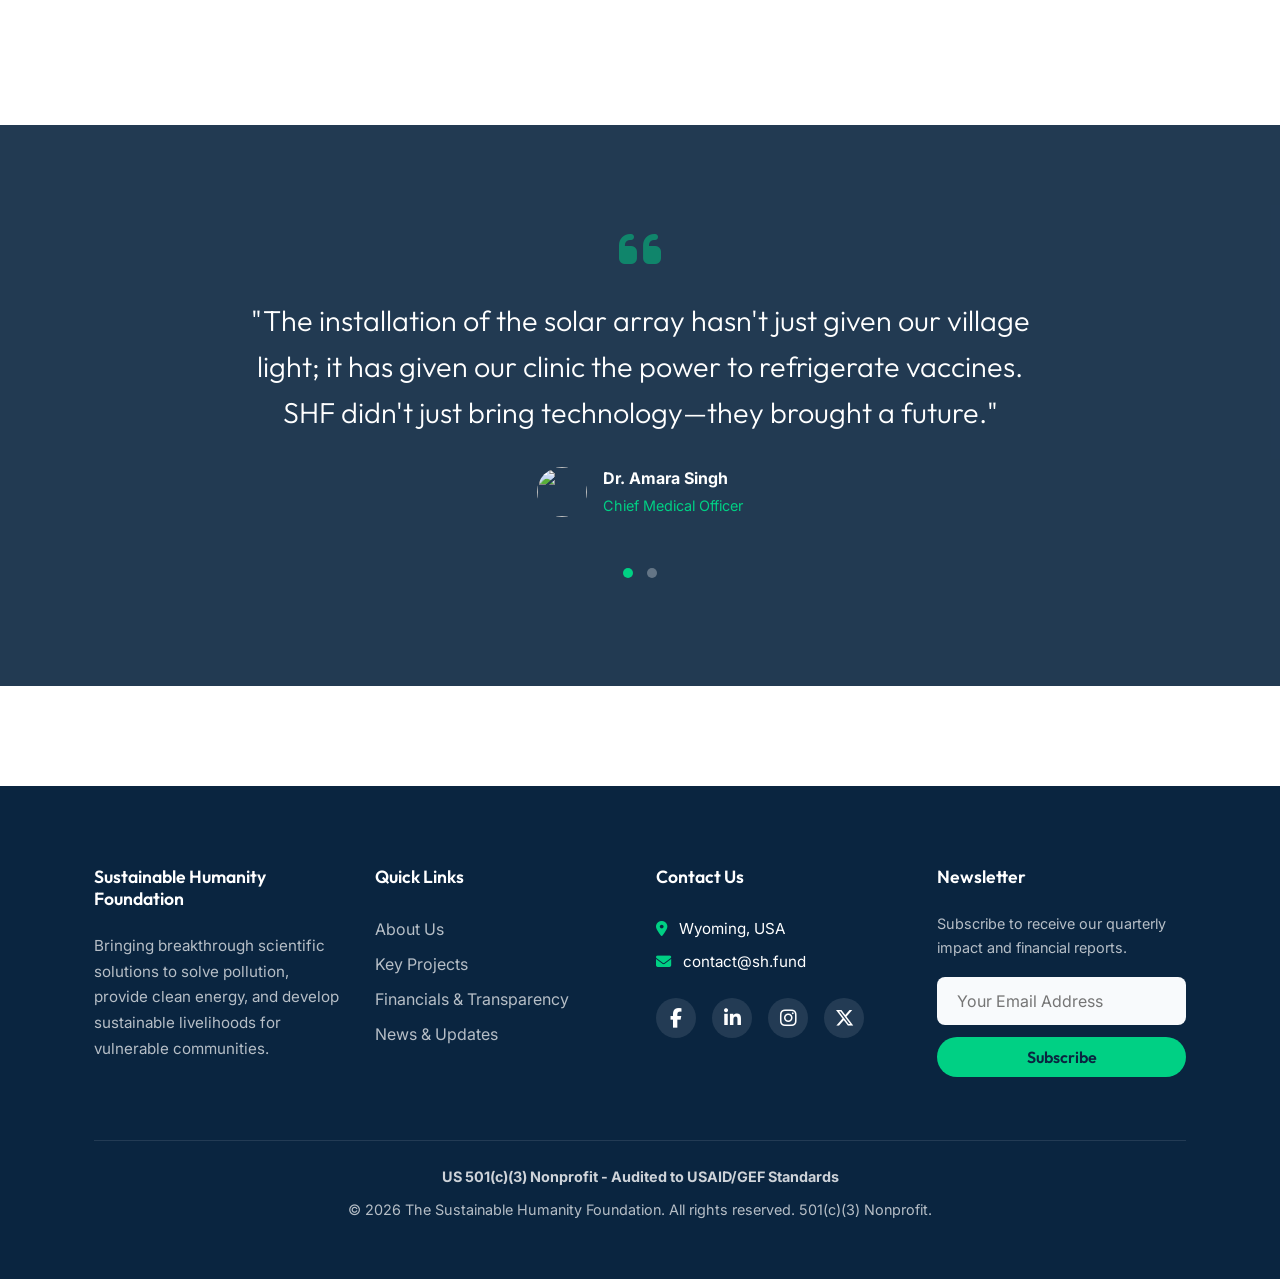
==== commit 78ffc22a: "Fix broken signature image by replacing with CSS cursive text" ====
--- a/index.html
+++ b/index.html
@@ -183,7 +183,7 @@
                         <h3 style="font-size: 2rem; margin-bottom: 24px; color: var(--color-primary); line-height: 1.3;">"Climate technology should not be a luxury restricted by patents. It must be a global public good."</h3>
                         <p style="color: var(--color-text-light); font-size: 1.1rem; line-height: 1.7; margin-bottom: 30px;">I have spent my life developing solutions for hazardous waste and clean energy. By donating these patents 100% royalty-free to the Sustainable Humanity Foundation, I want to ensure that every single dollar donated goes directly into building plants and saving lives, not paying intellectual property fees.</p>
                         <div>
-                            <img src="https://upload.wikimedia.org/wikipedia/commons/f/fa/Signature_placeholder.svg" alt="Signature" style="height: 60px; opacity: 0.6; filter: grayscale(100%);" loading="lazy">
+                            <div style="font-family: 'Brush Script MT', 'Lucida Handwriting', cursive; font-size: 2.8rem; color: var(--color-primary); opacity: 0.8; margin-top: 10px; transform: rotate(-3deg); display: inline-block;">Duong Van Sinh</div>
                         </div>
                     </div>
                 </div>
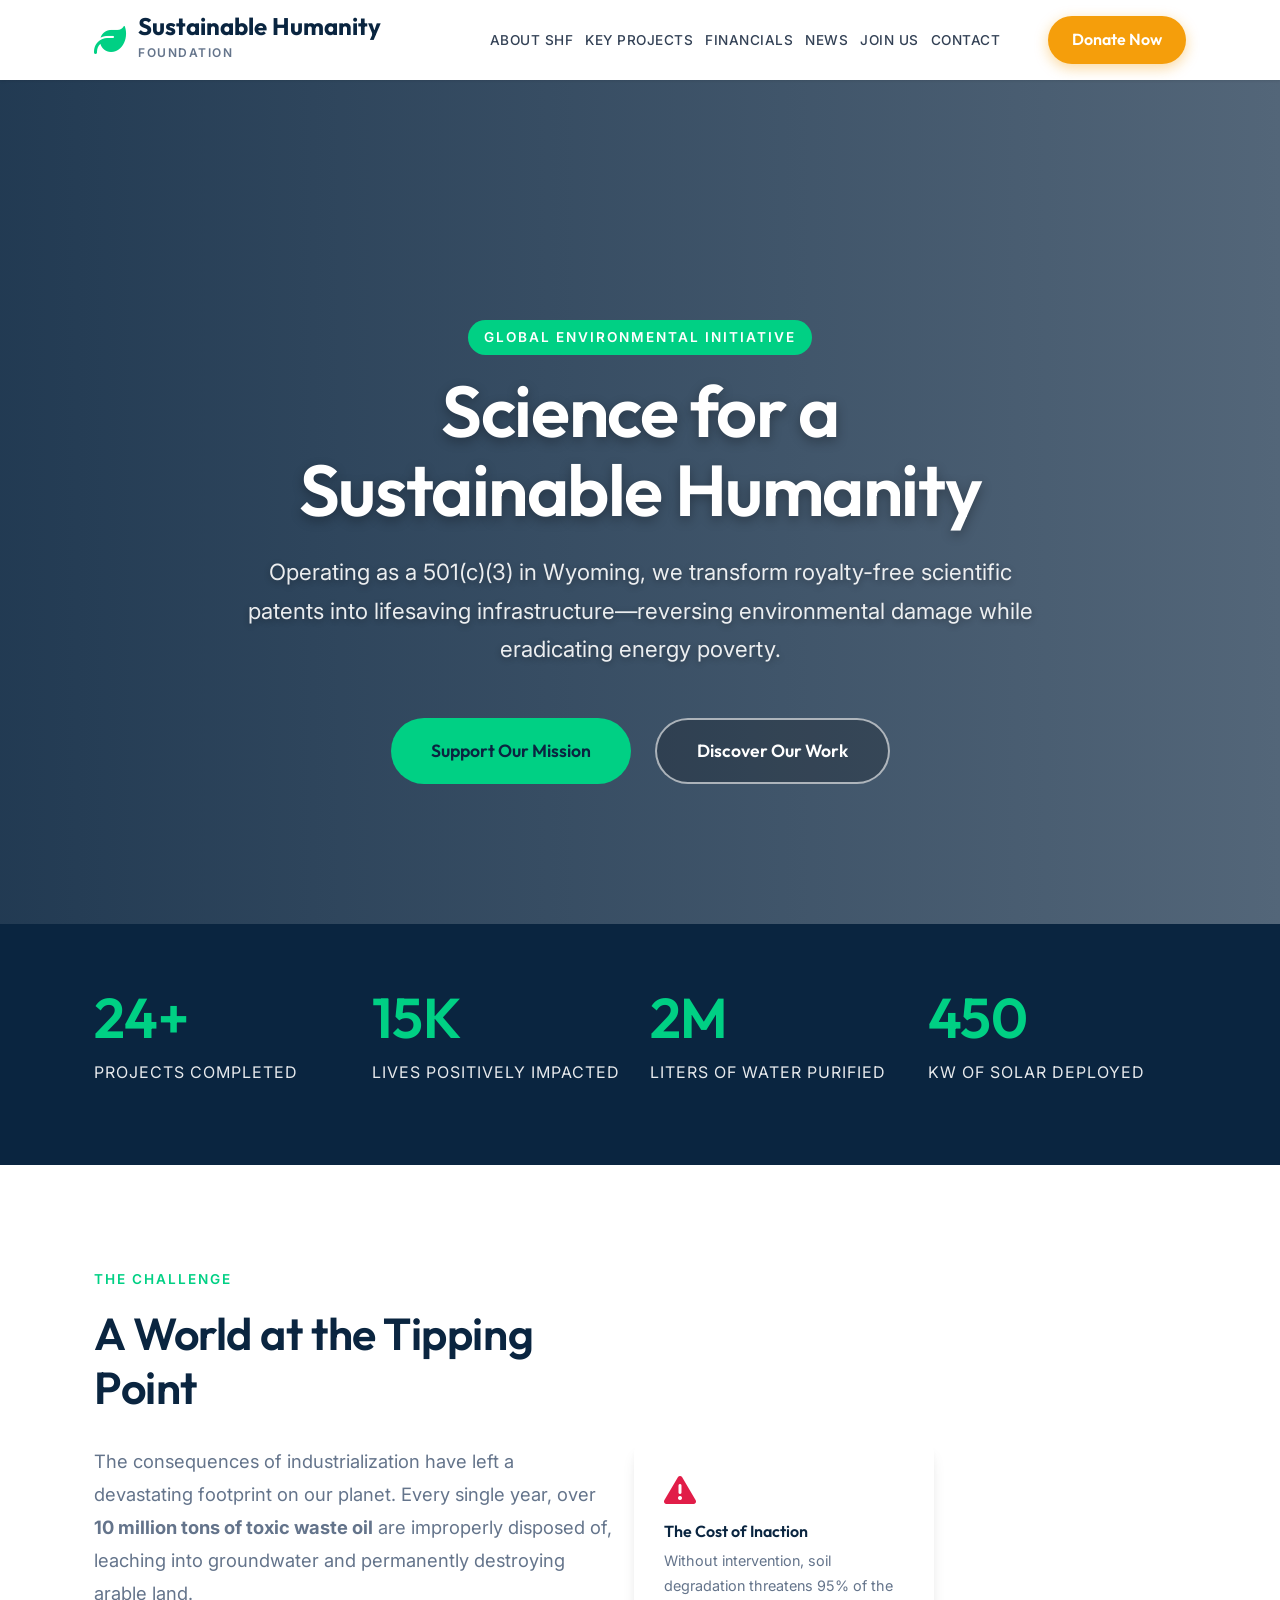
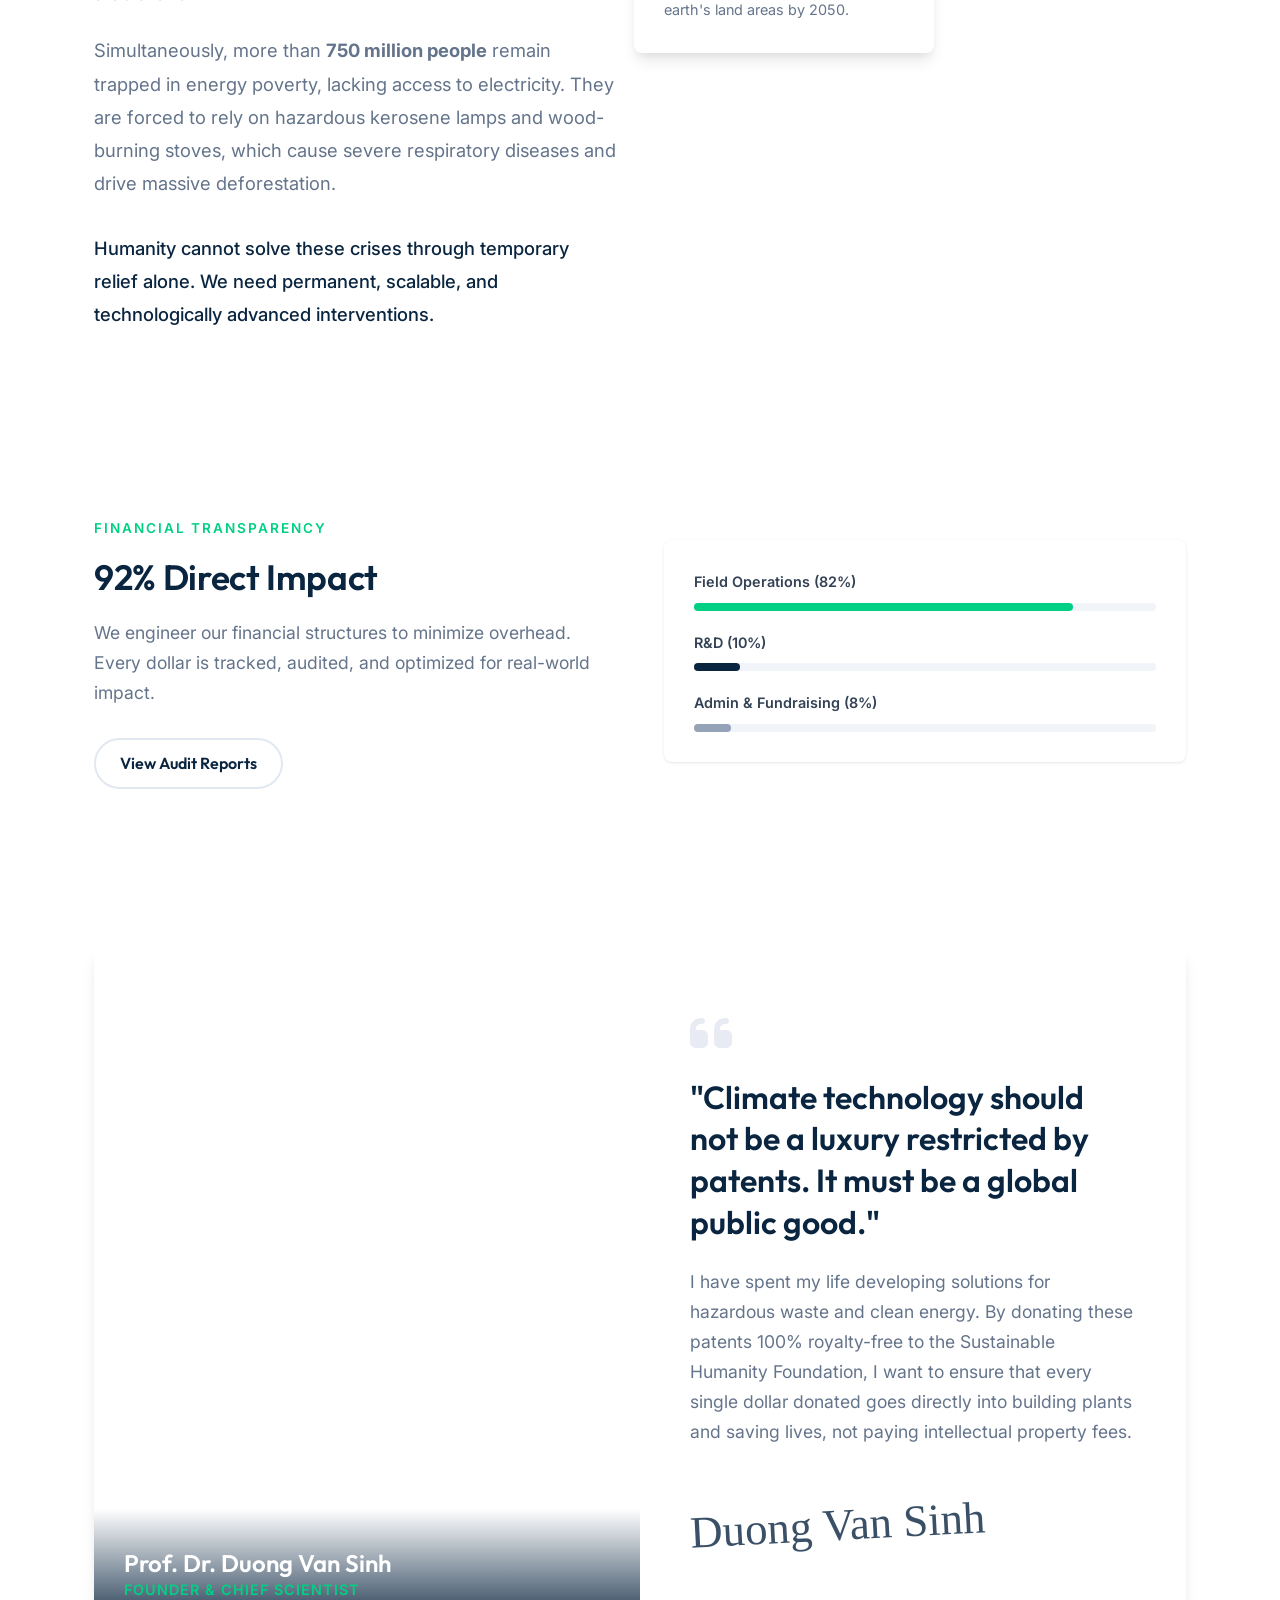
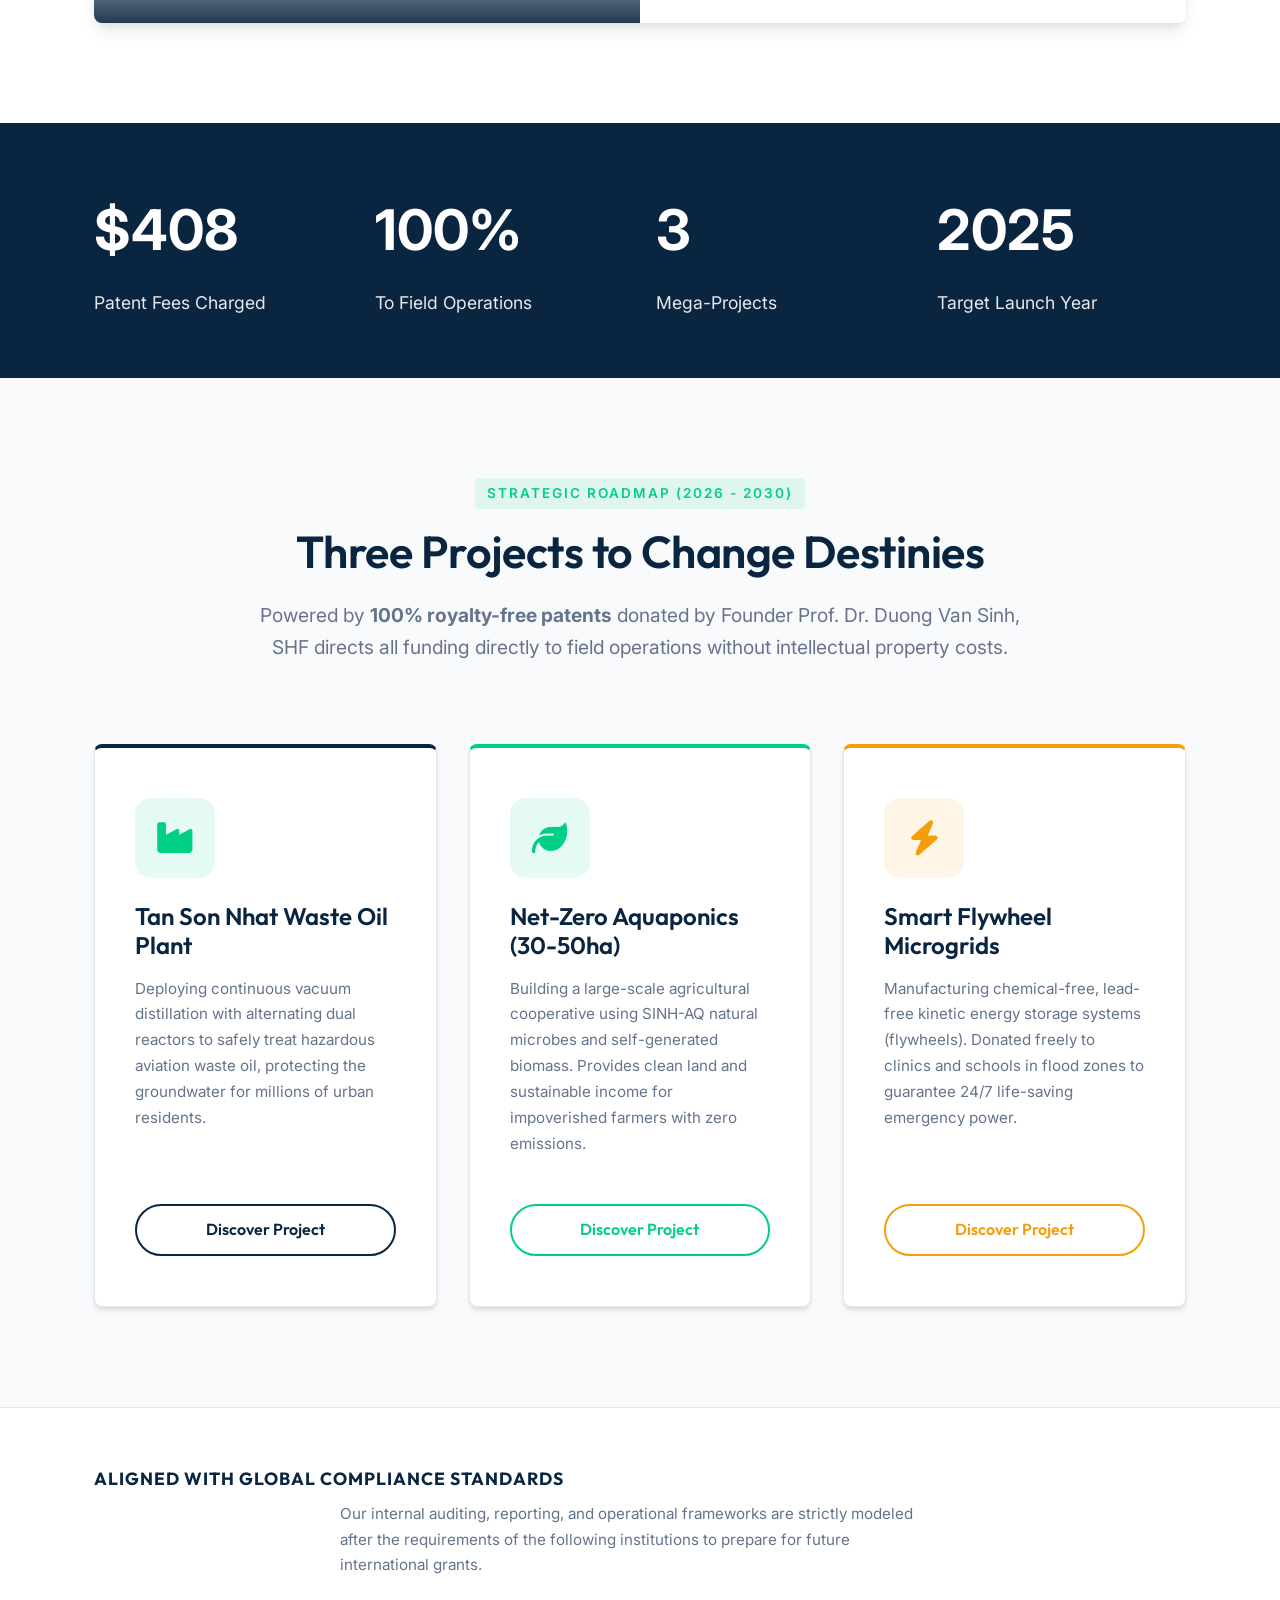
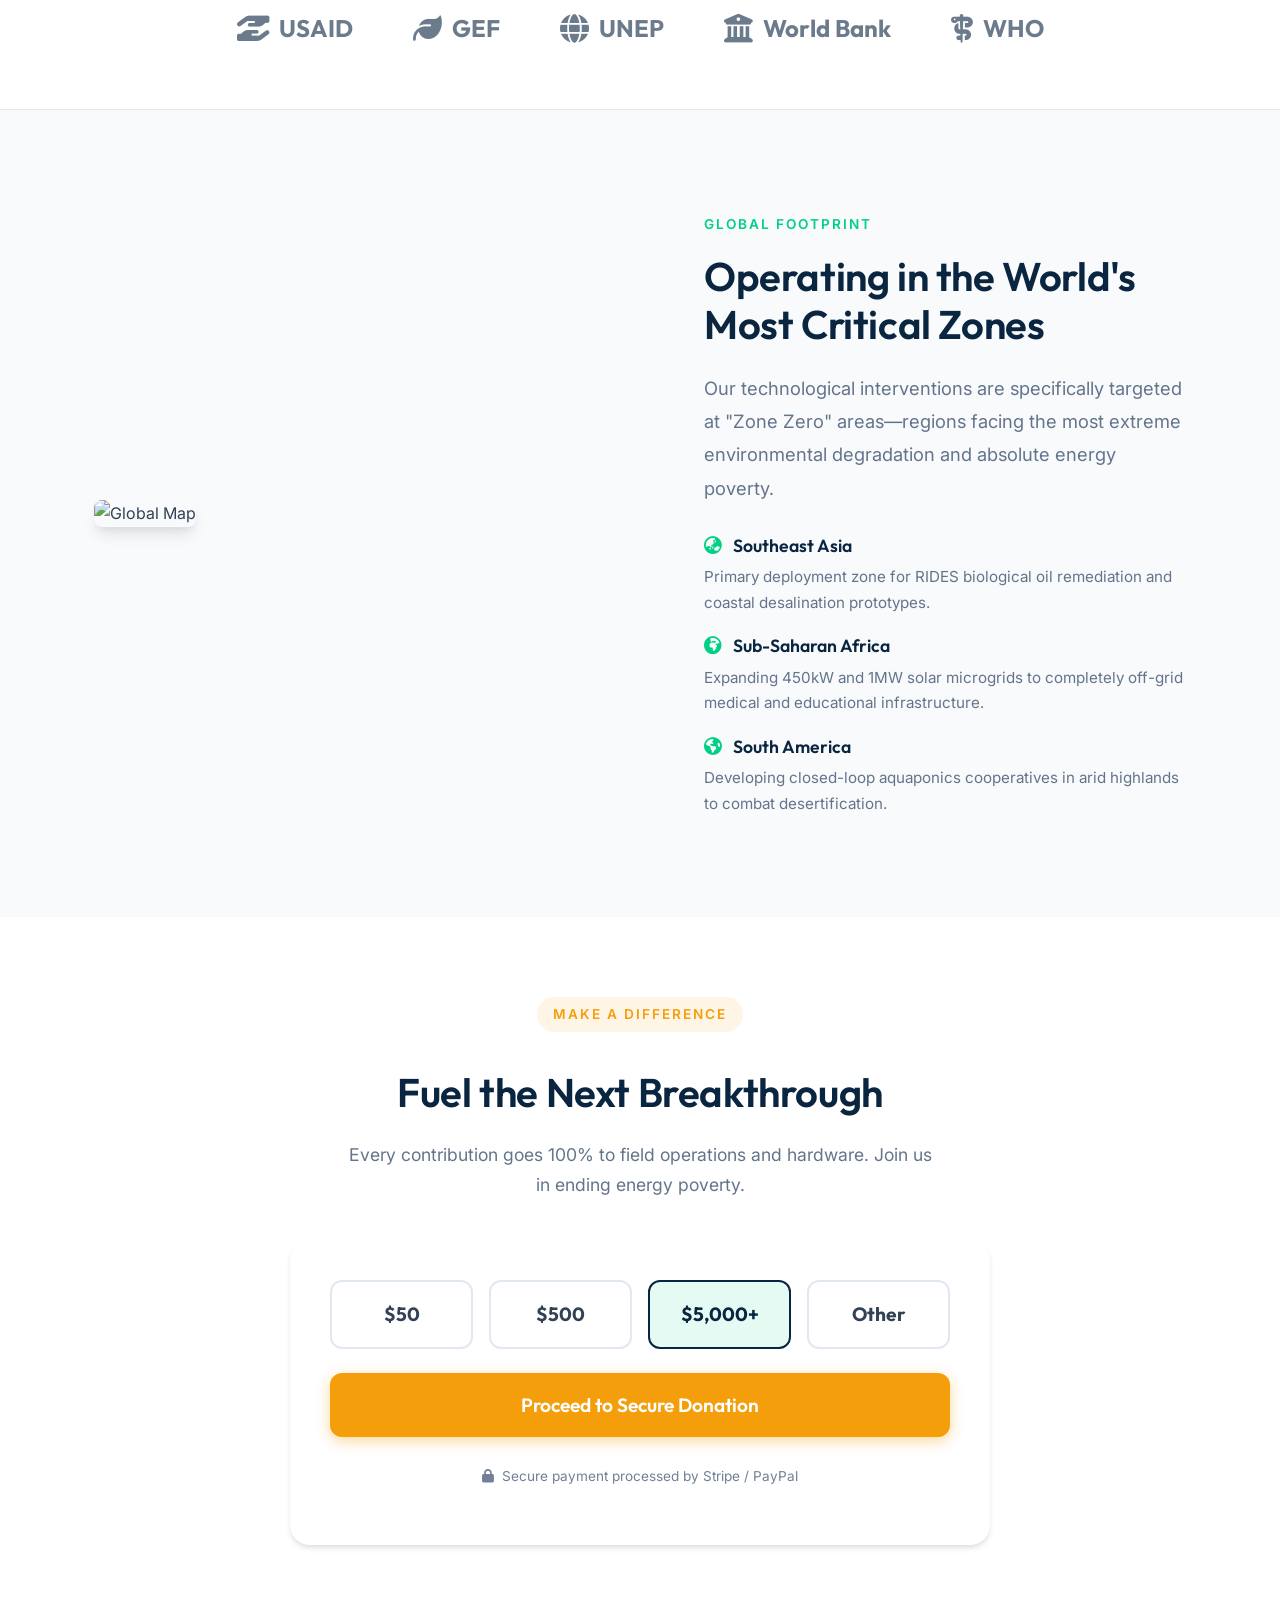
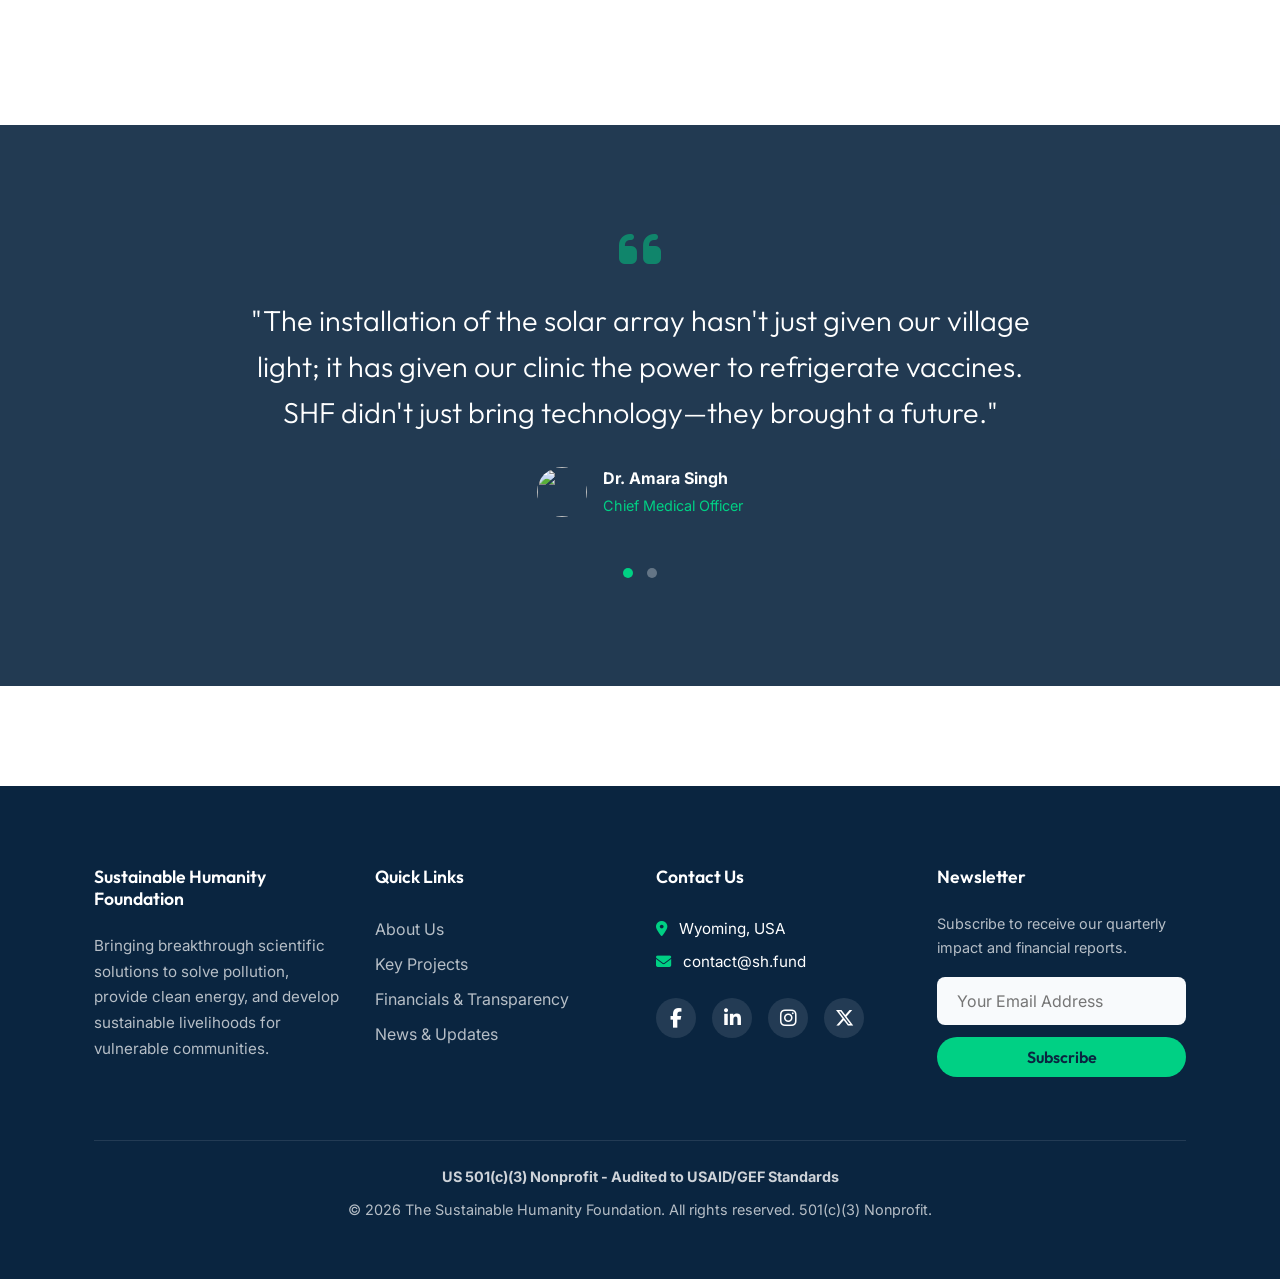
==== commit 568637dc: "Fix testimonial carousel auto-scroll" ====
--- a/index.html
+++ b/index.html
@@ -33,7 +33,7 @@
     <link rel="preconnect" href="https://images.unsplash.com">
     
     <link rel="stylesheet" href="https://cdnjs.cloudflare.com/ajax/libs/font-awesome/6.4.0/css/all.min.css">
-    <link rel="stylesheet" href="styles.css?v=26">
+    <link rel="stylesheet" href="styles.css?v=27">
 </head>
 <body>
 
@@ -402,6 +402,6 @@
     </footer>
 
     <!-- Scripts -->
-    <script src="script.js?v=26"></script>
+    <script src="script.js?v=27"></script>
 </body>
 </html>
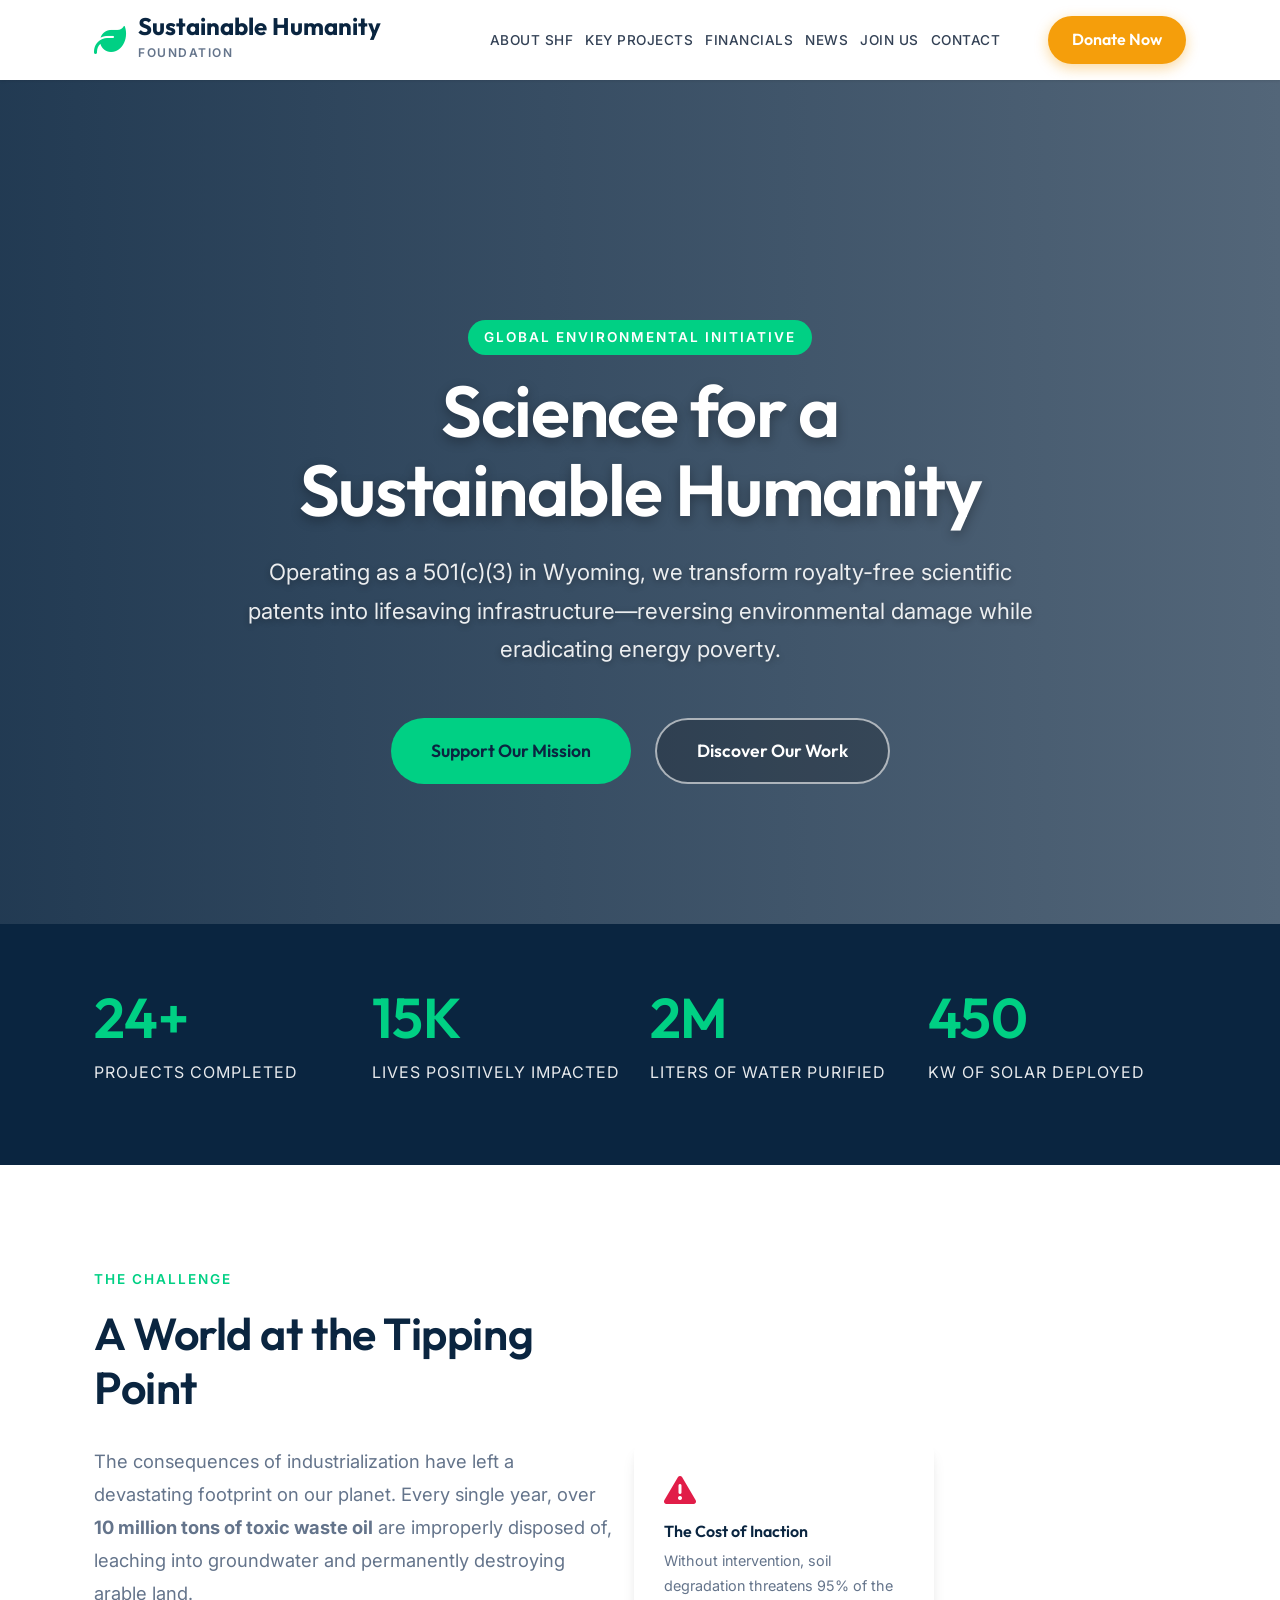
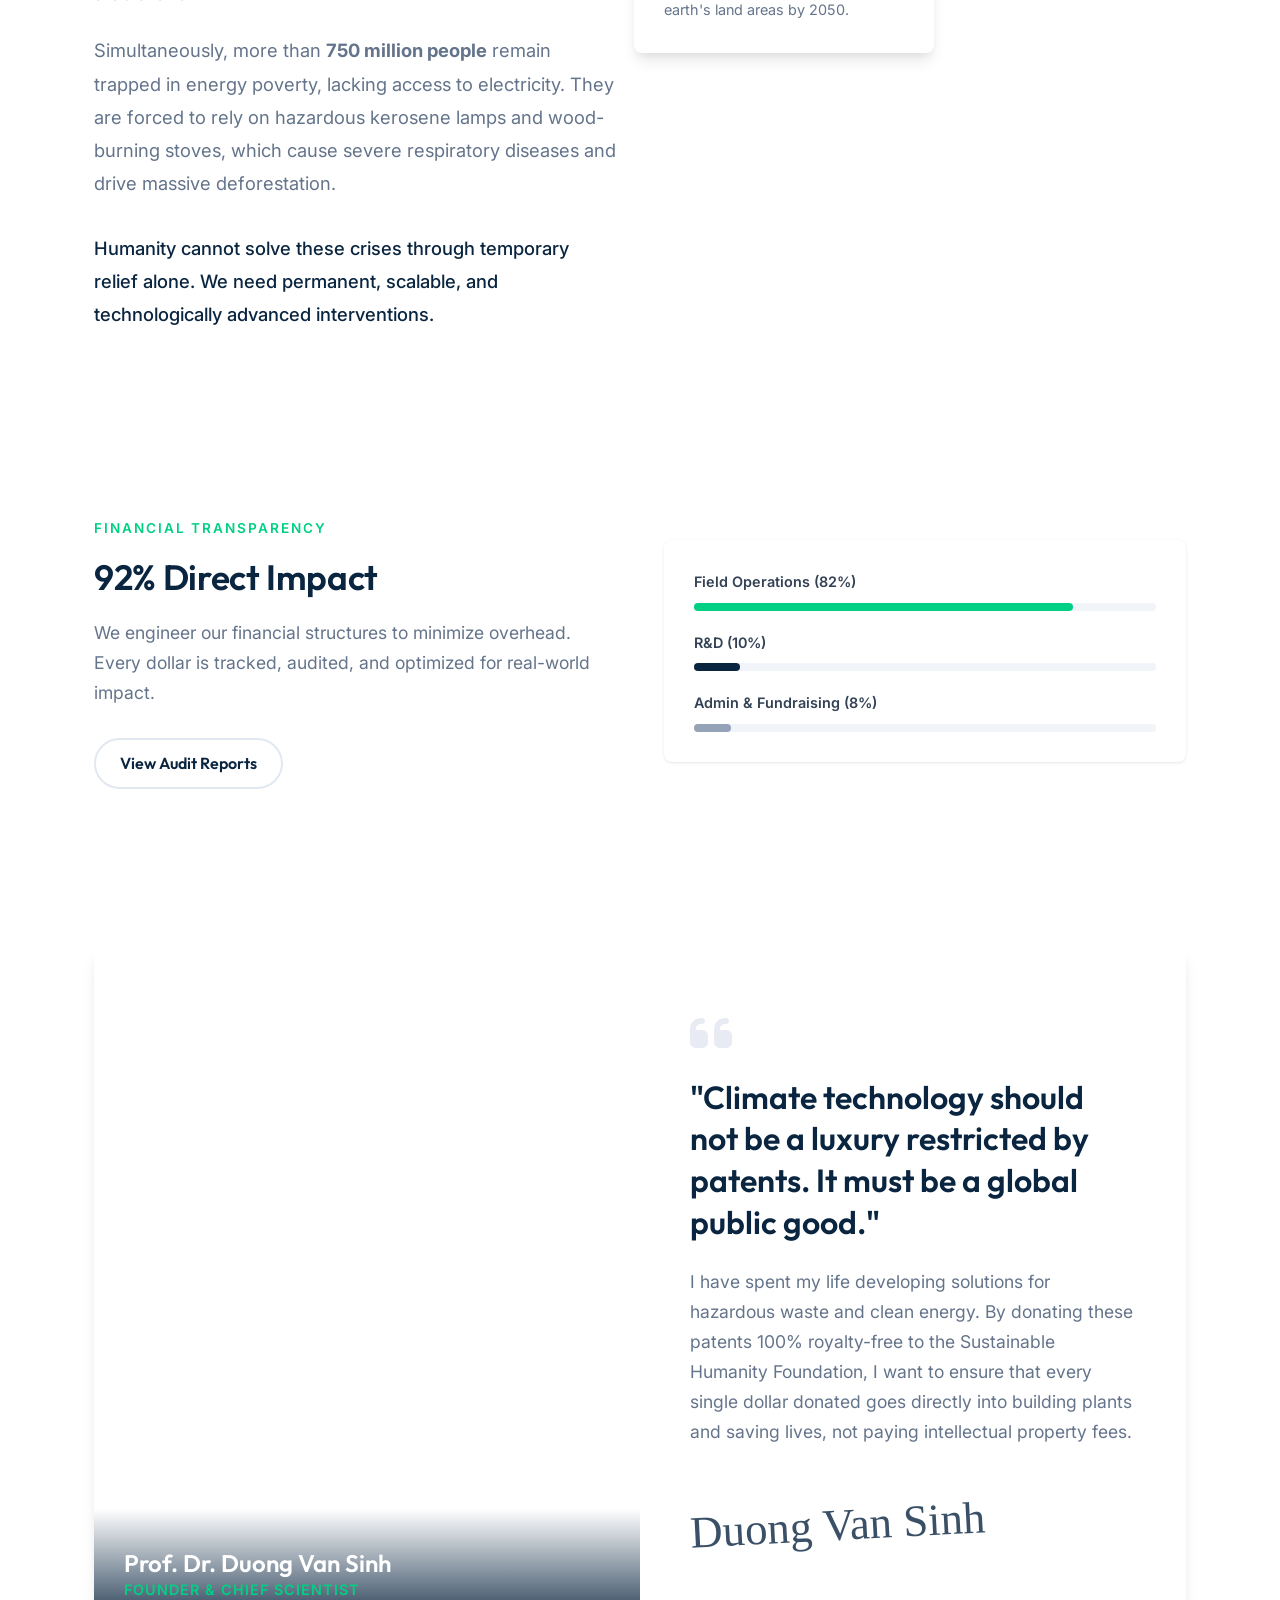
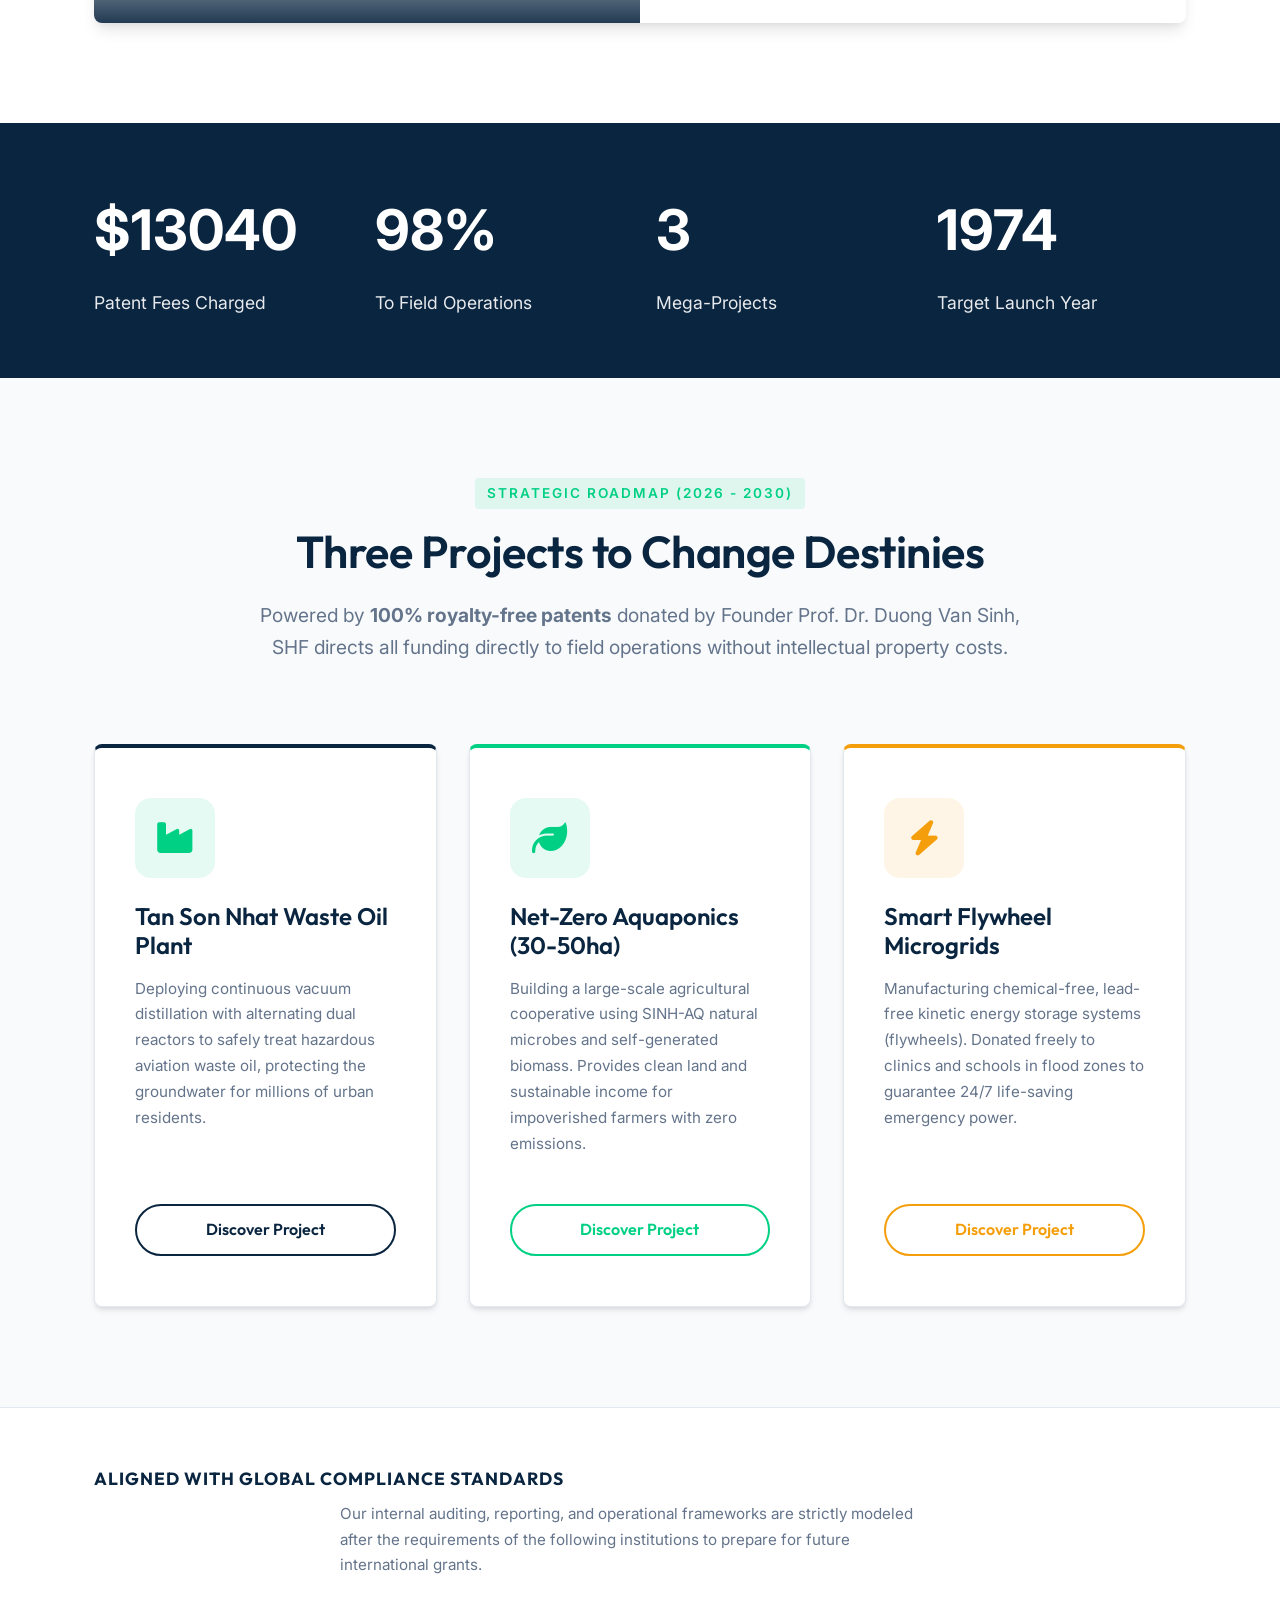
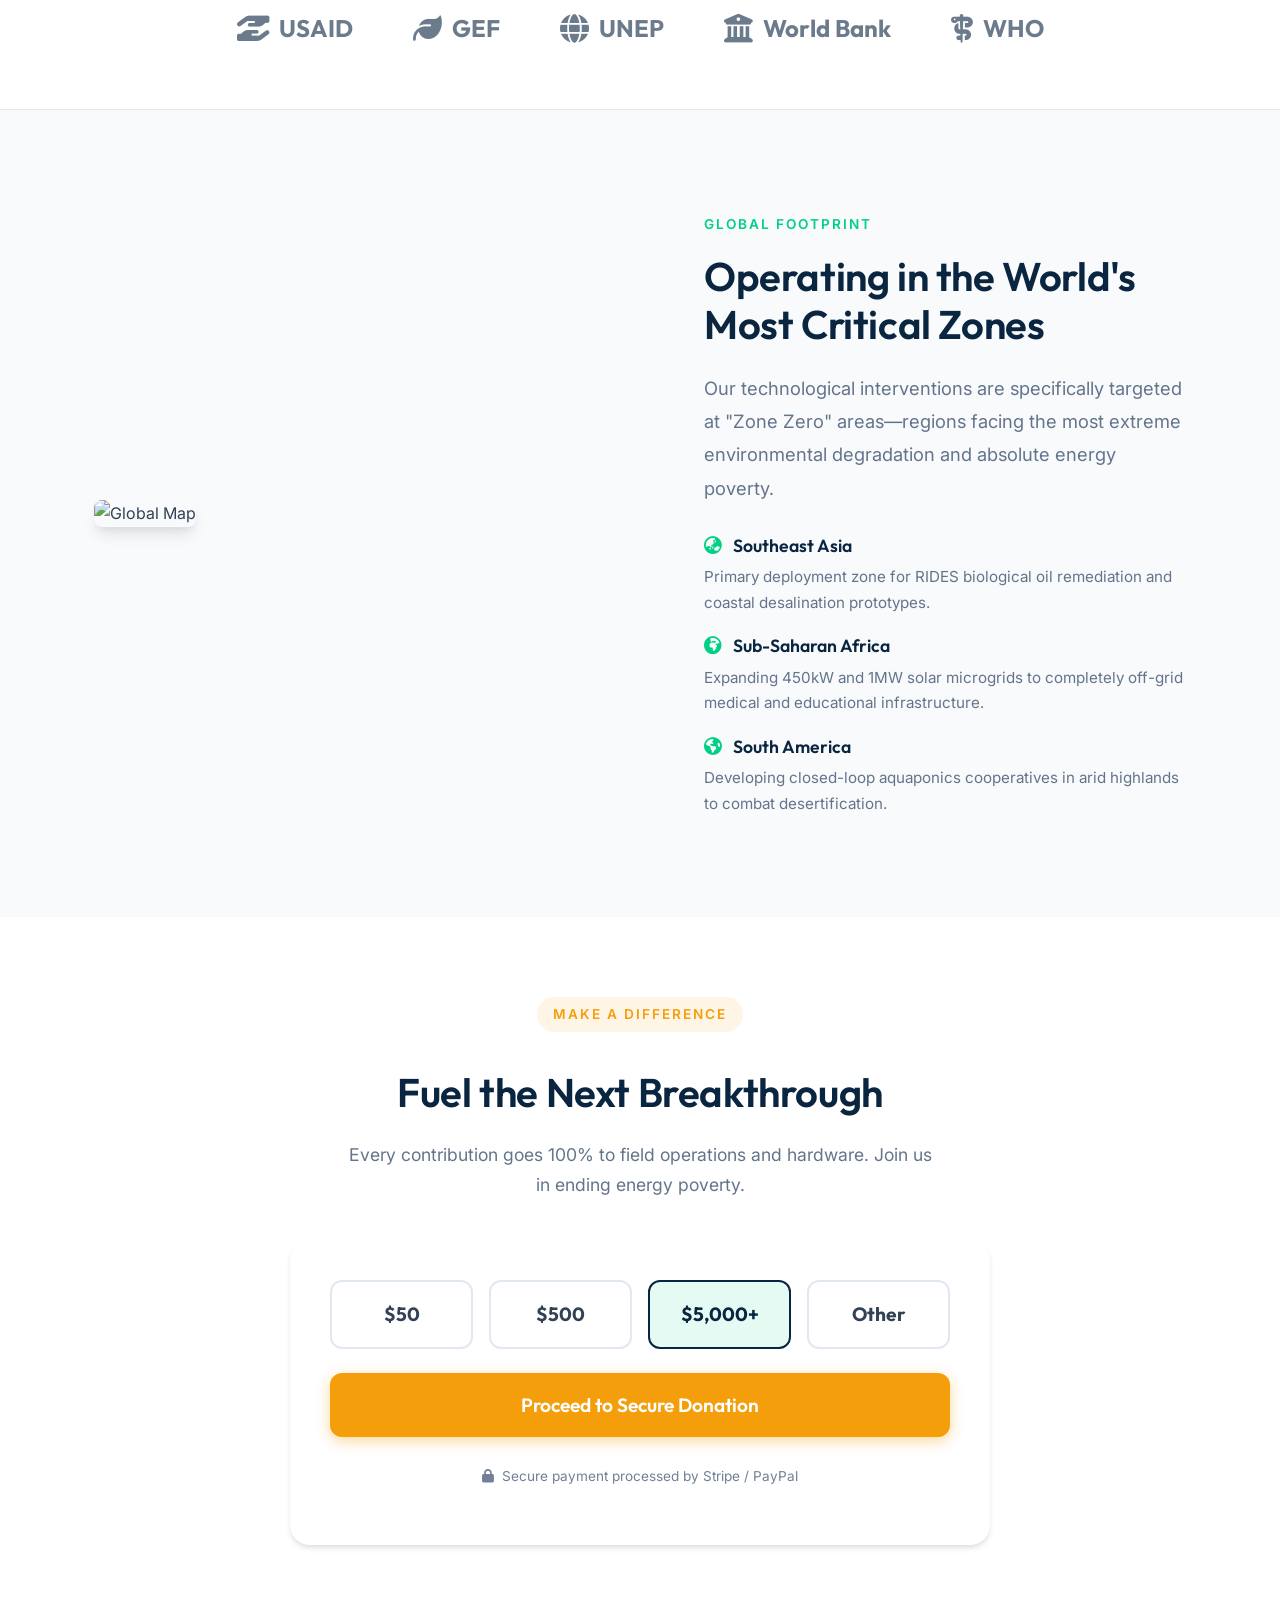
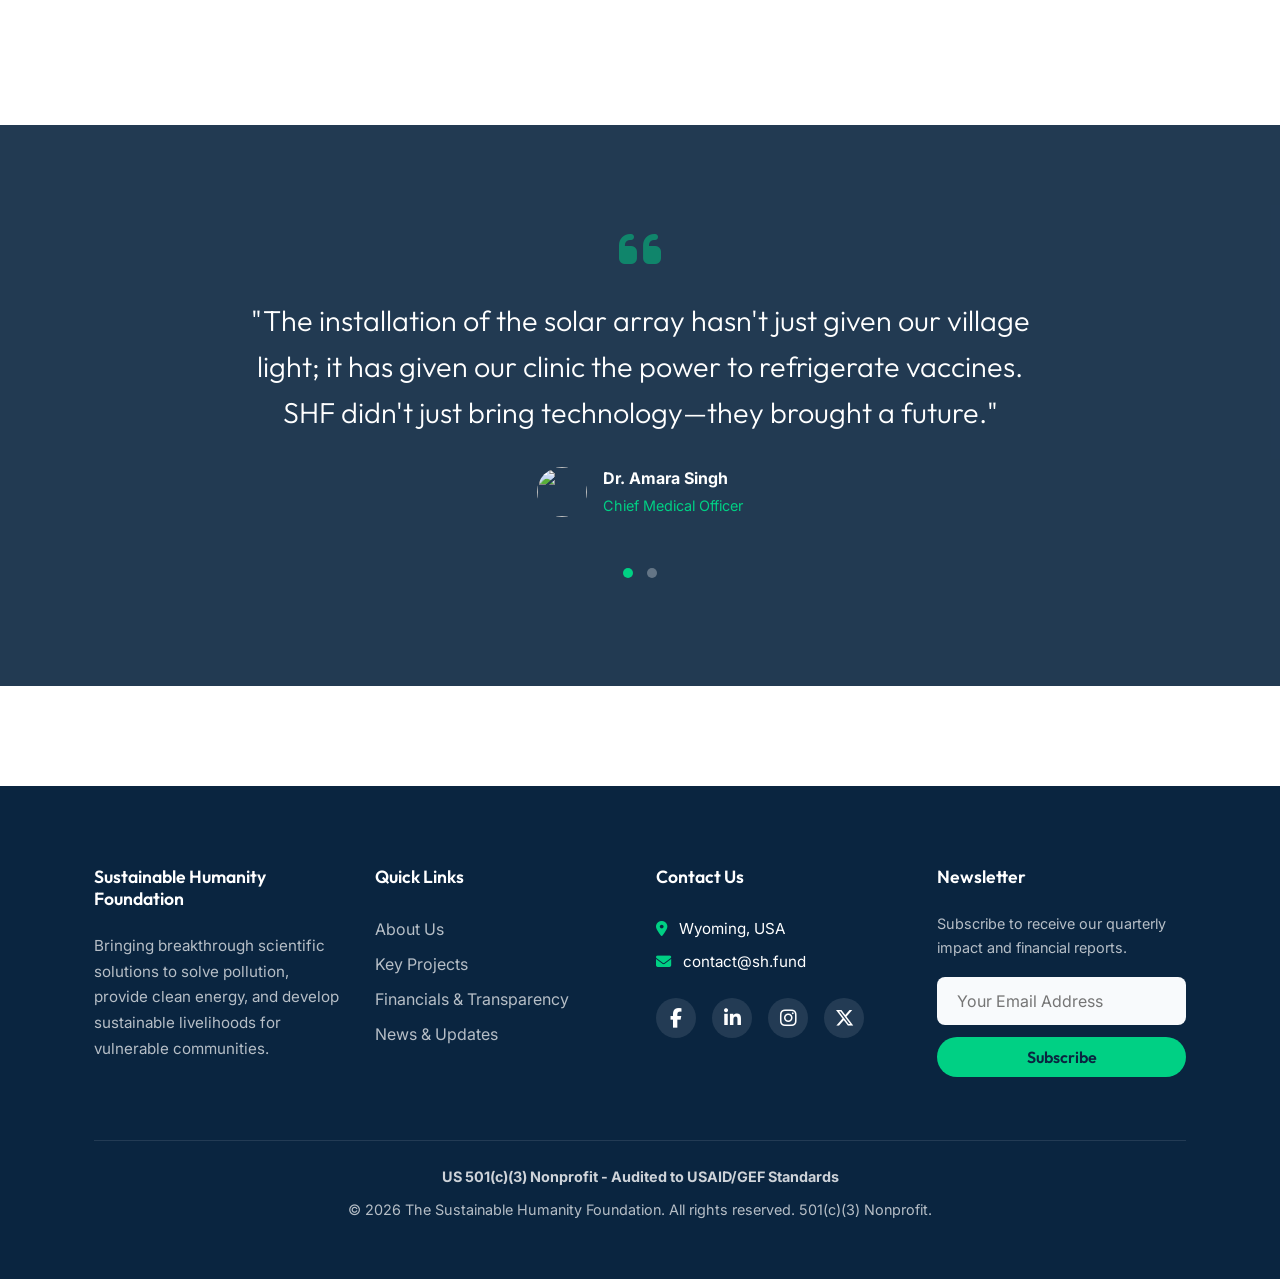
==== commit 0ba85834: "Fix markdown parsing in news articles (italics, spacing)" ====
--- a/index.html
+++ b/index.html
@@ -33,7 +33,7 @@
     <link rel="preconnect" href="https://images.unsplash.com">
     
     <link rel="stylesheet" href="https://cdnjs.cloudflare.com/ajax/libs/font-awesome/6.4.0/css/all.min.css">
-    <link rel="stylesheet" href="styles.css?v=27">
+    <link rel="stylesheet" href="styles.css?v=28">
 </head>
 <body>
 
@@ -402,6 +402,6 @@
     </footer>
 
     <!-- Scripts -->
-    <script src="script.js?v=27"></script>
+    <script src="script.js?v=28"></script>
 </body>
 </html>
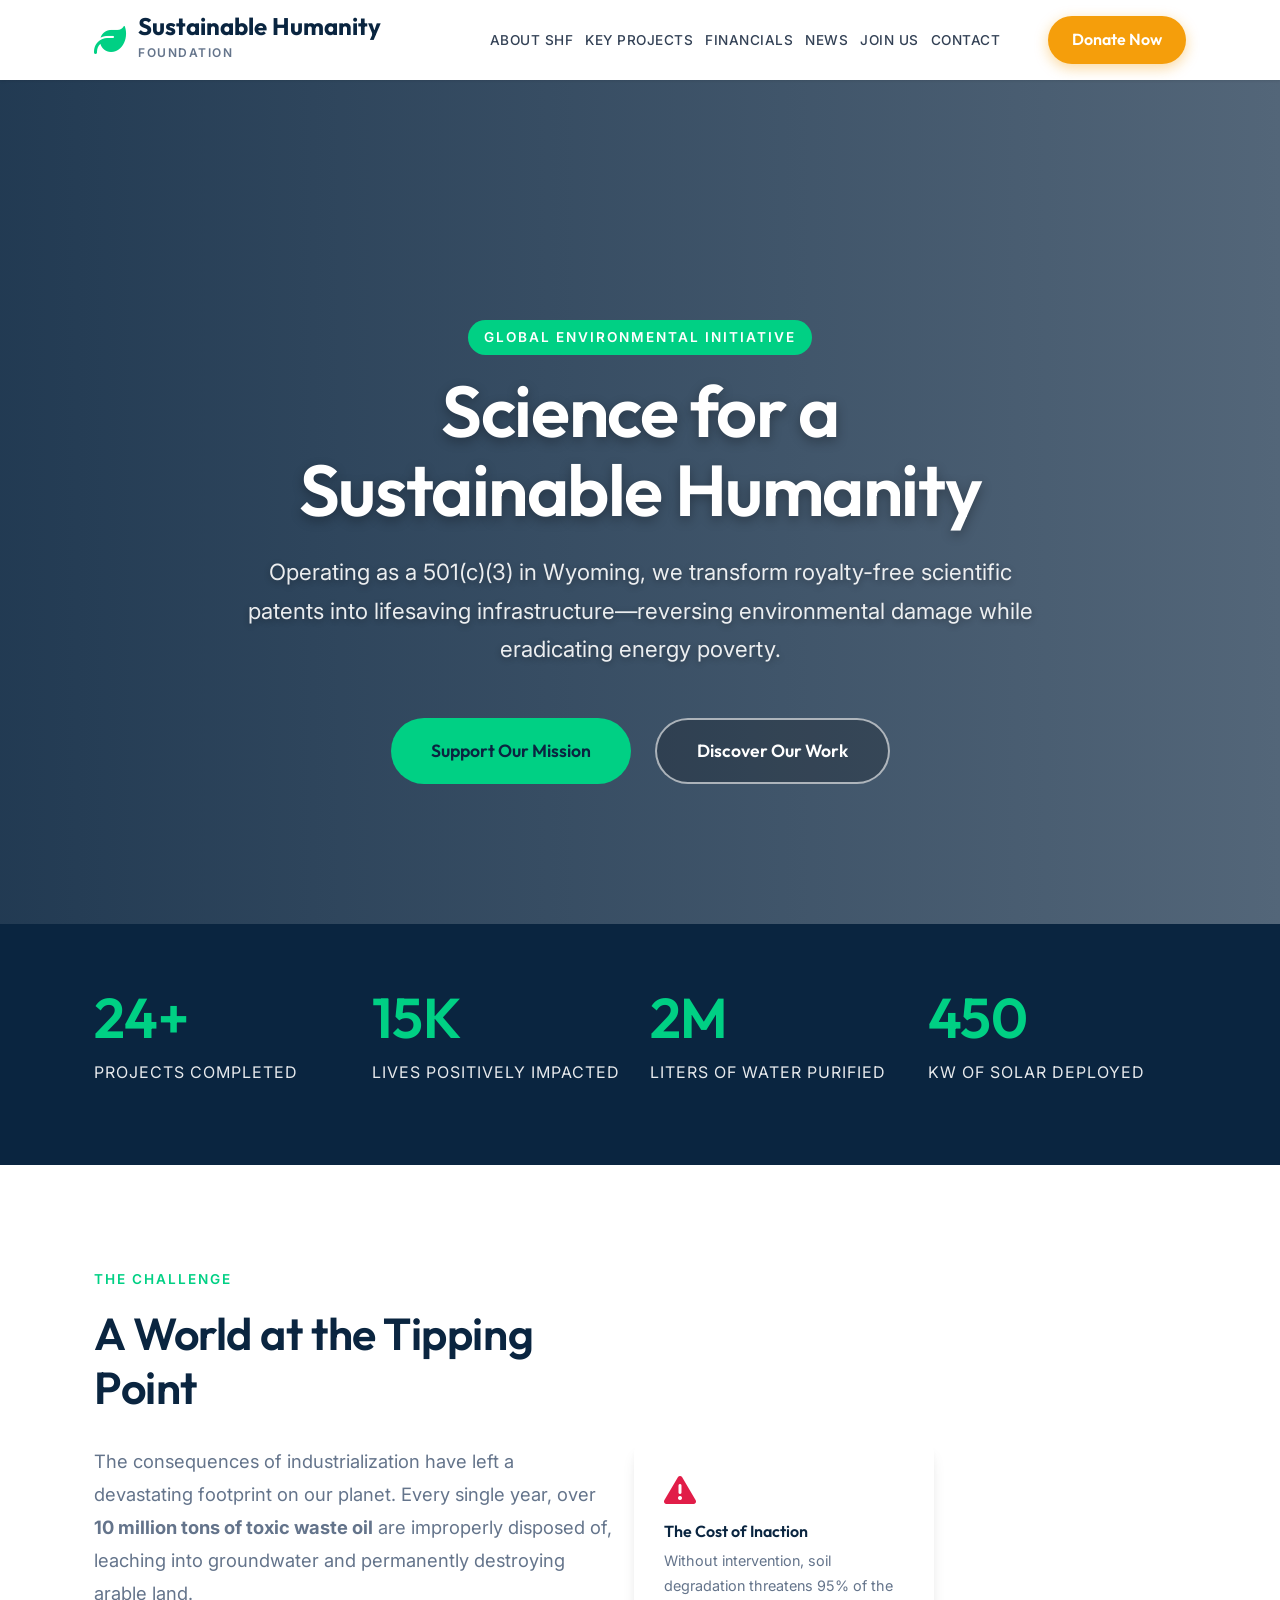
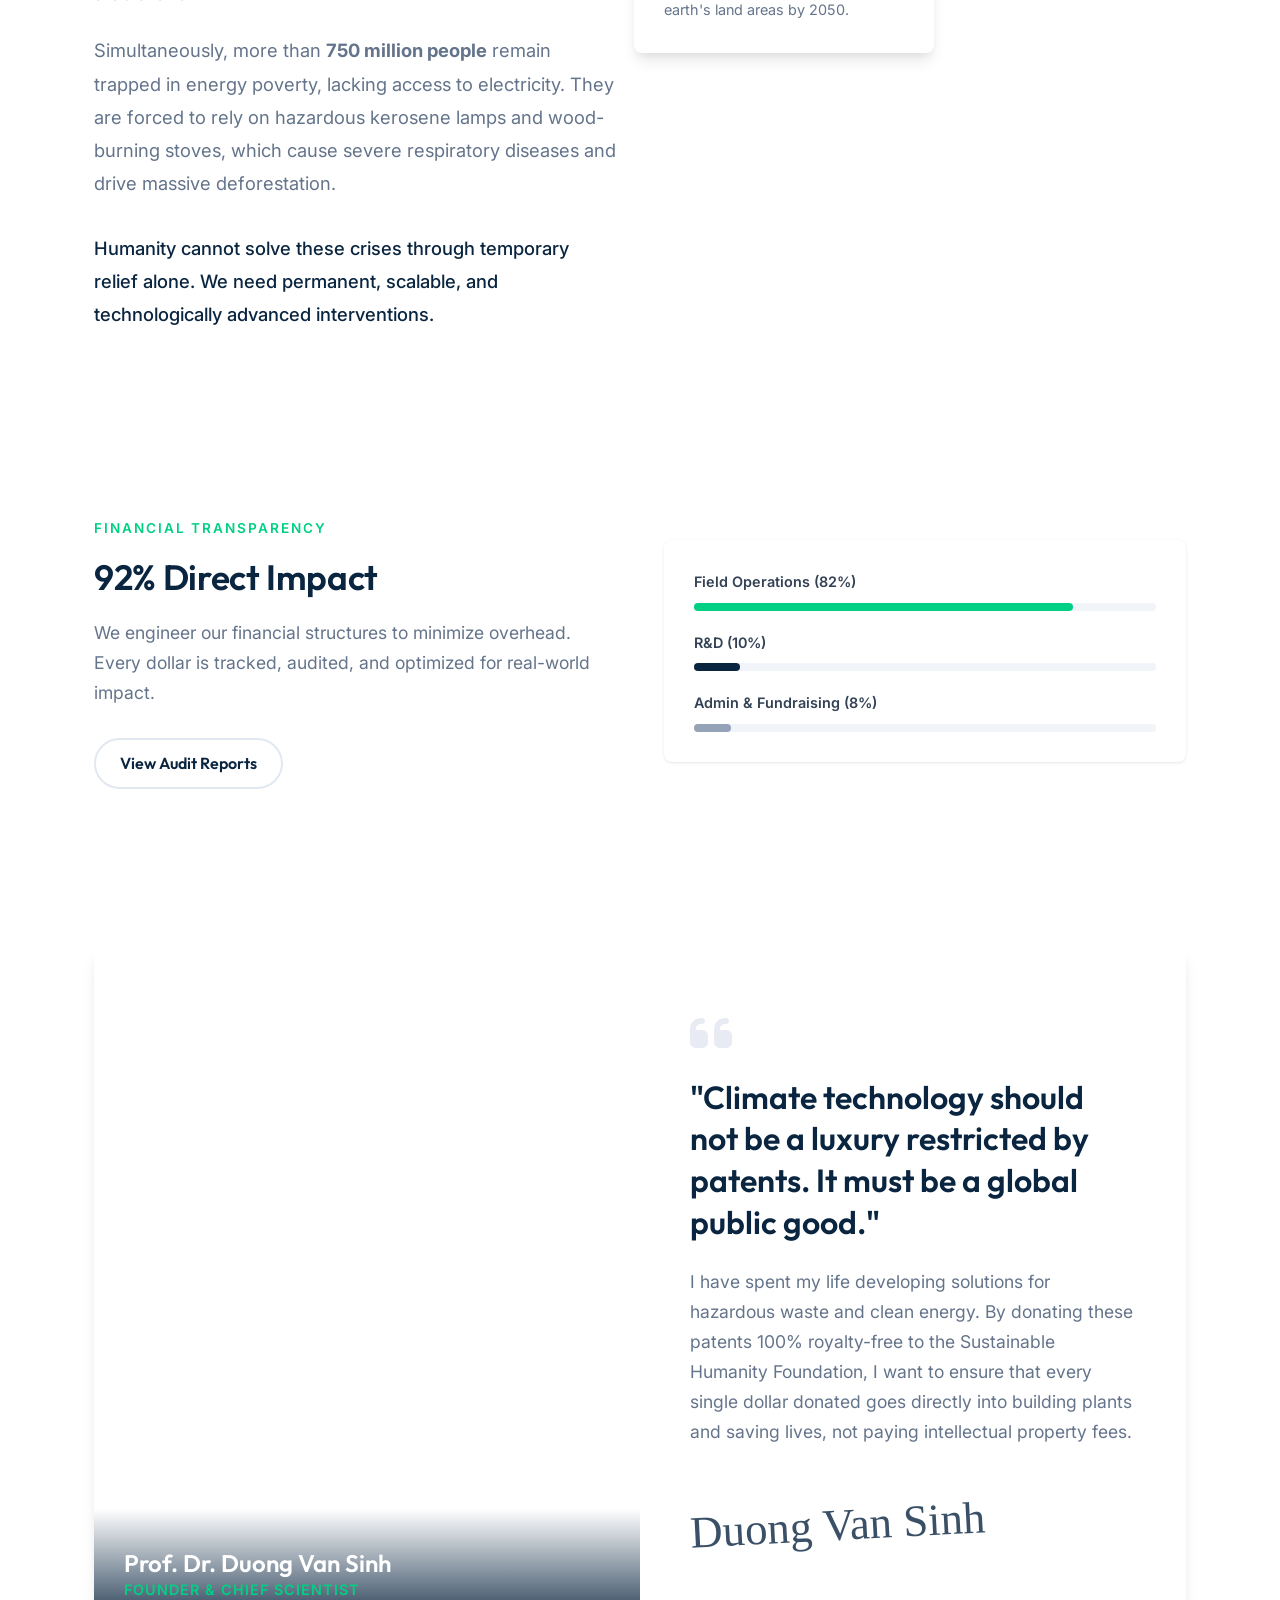
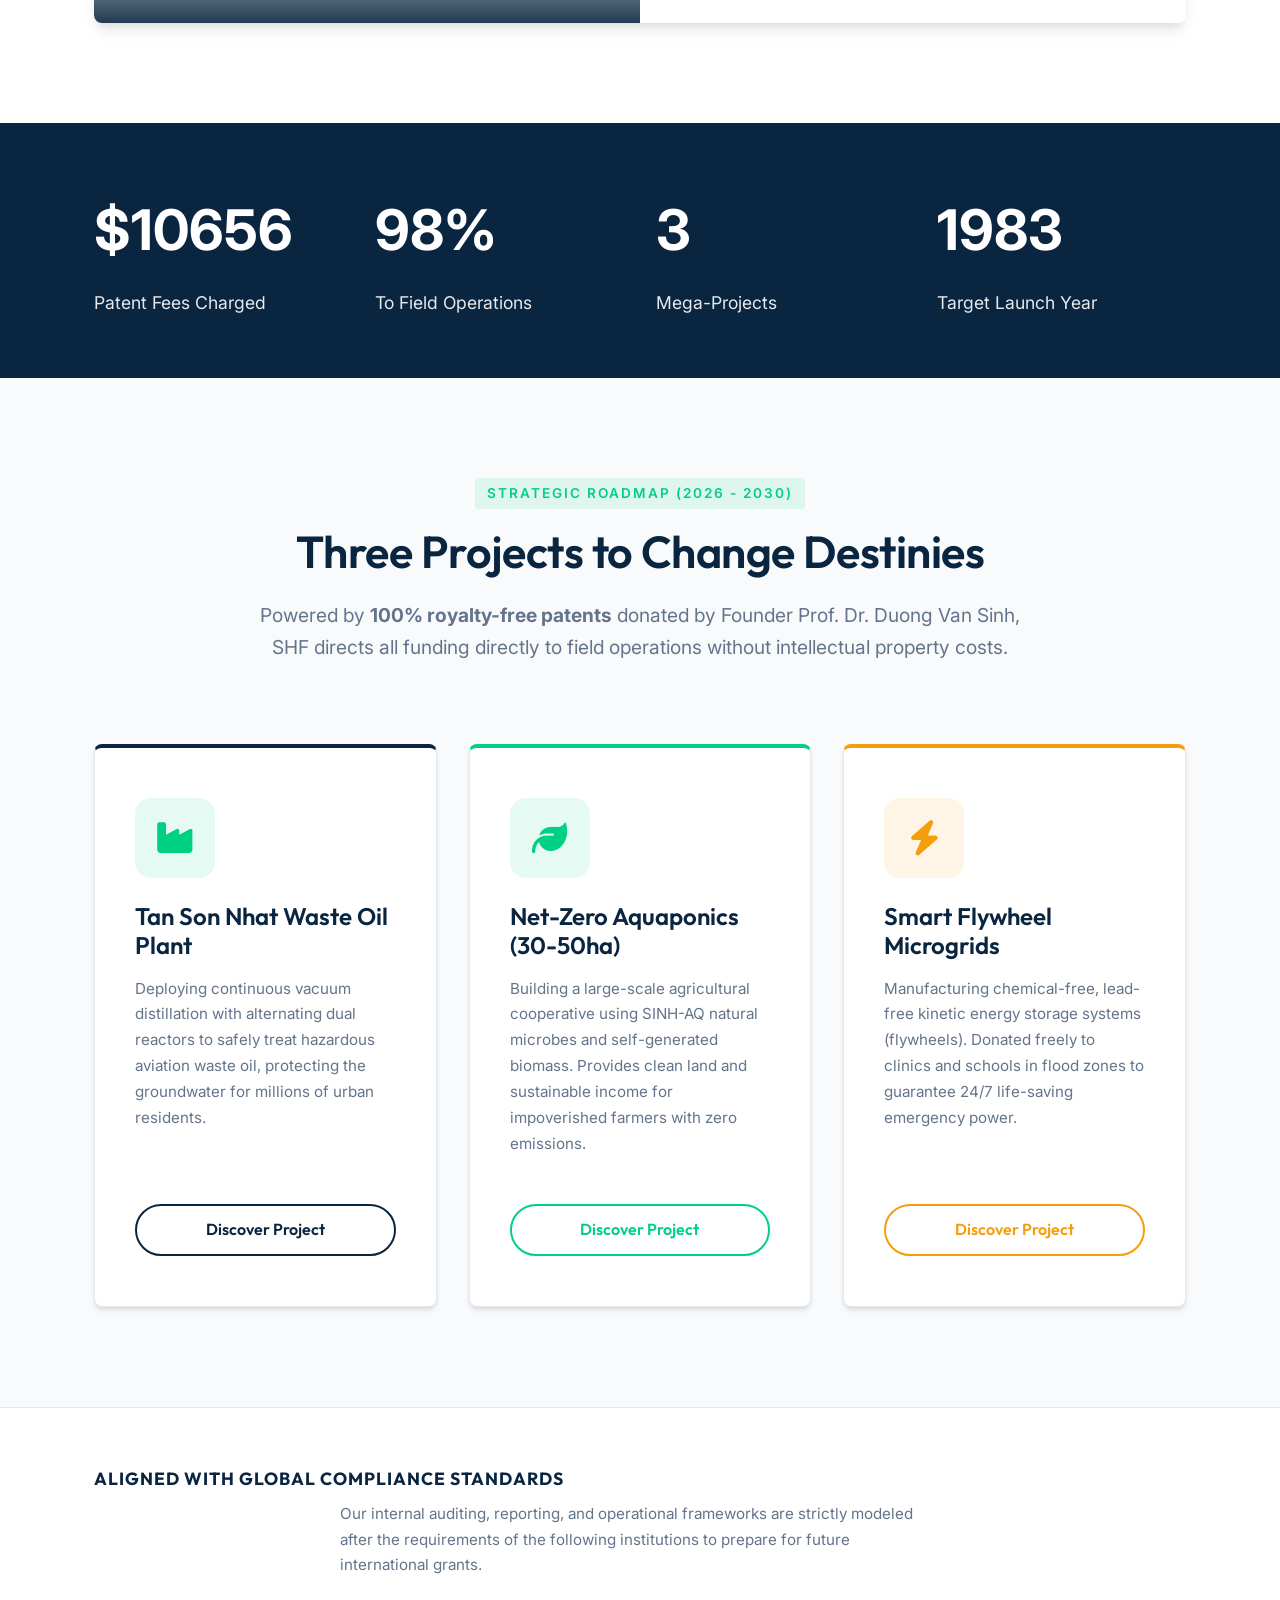
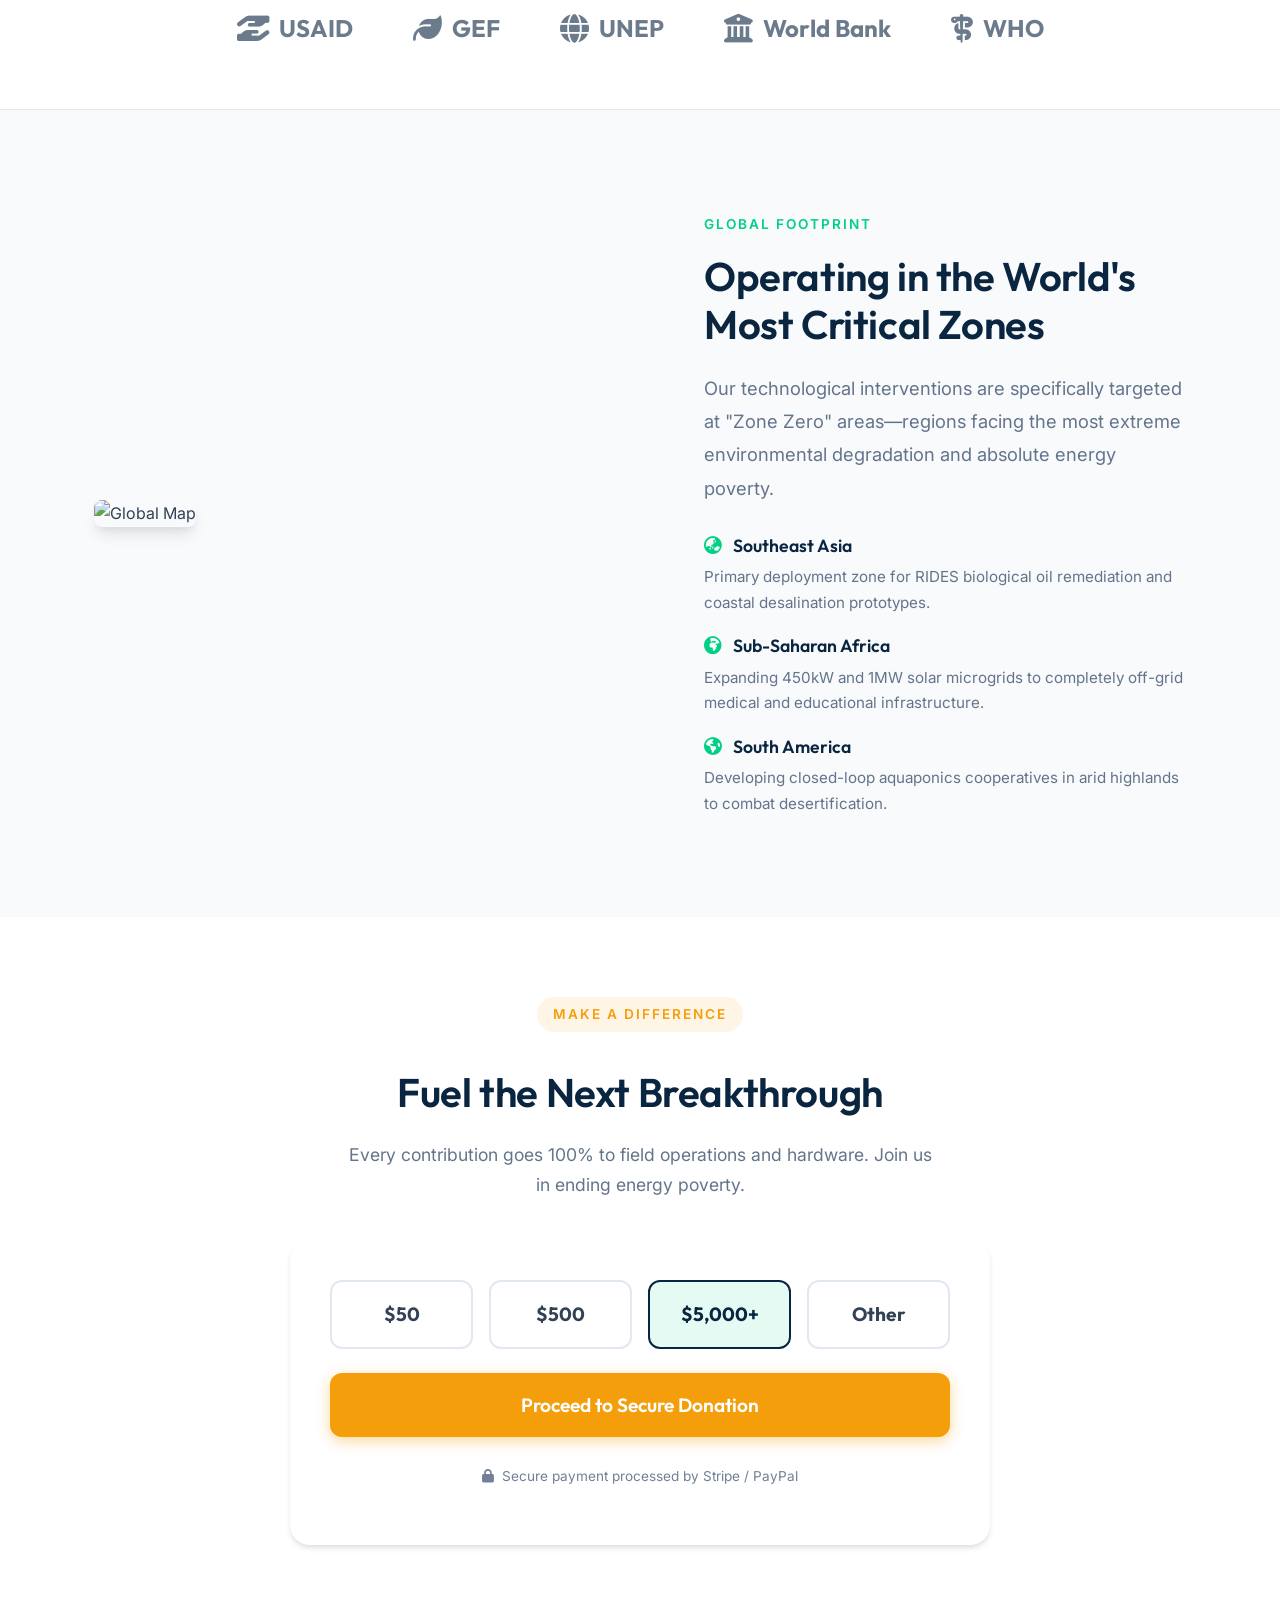
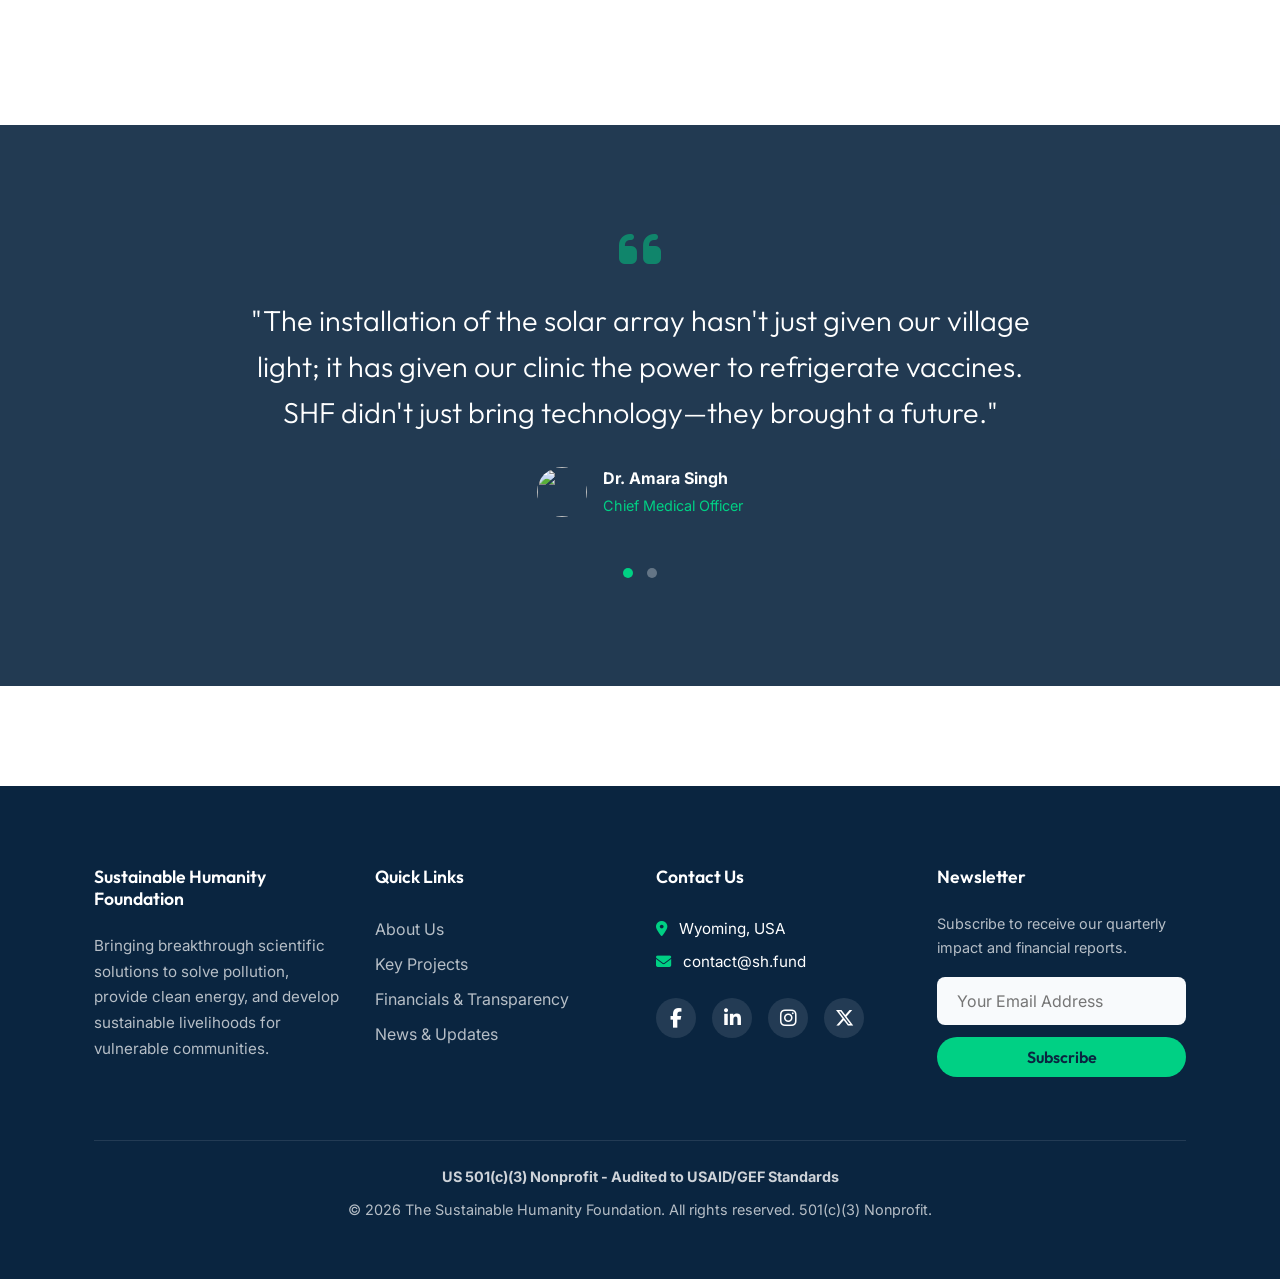
==== commit d16e7a3d: "Fix markdown parser to handle block lists properly" ====
--- a/index.html
+++ b/index.html
@@ -33,7 +33,7 @@
     <link rel="preconnect" href="https://images.unsplash.com">
     
     <link rel="stylesheet" href="https://cdnjs.cloudflare.com/ajax/libs/font-awesome/6.4.0/css/all.min.css">
-    <link rel="stylesheet" href="styles.css?v=28">
+    <link rel="stylesheet" href="styles.css?v=29">
 </head>
 <body>
 
@@ -402,6 +402,6 @@
     </footer>
 
     <!-- Scripts -->
-    <script src="script.js?v=28"></script>
+    <script src="script.js?v=29"></script>
 </body>
 </html>
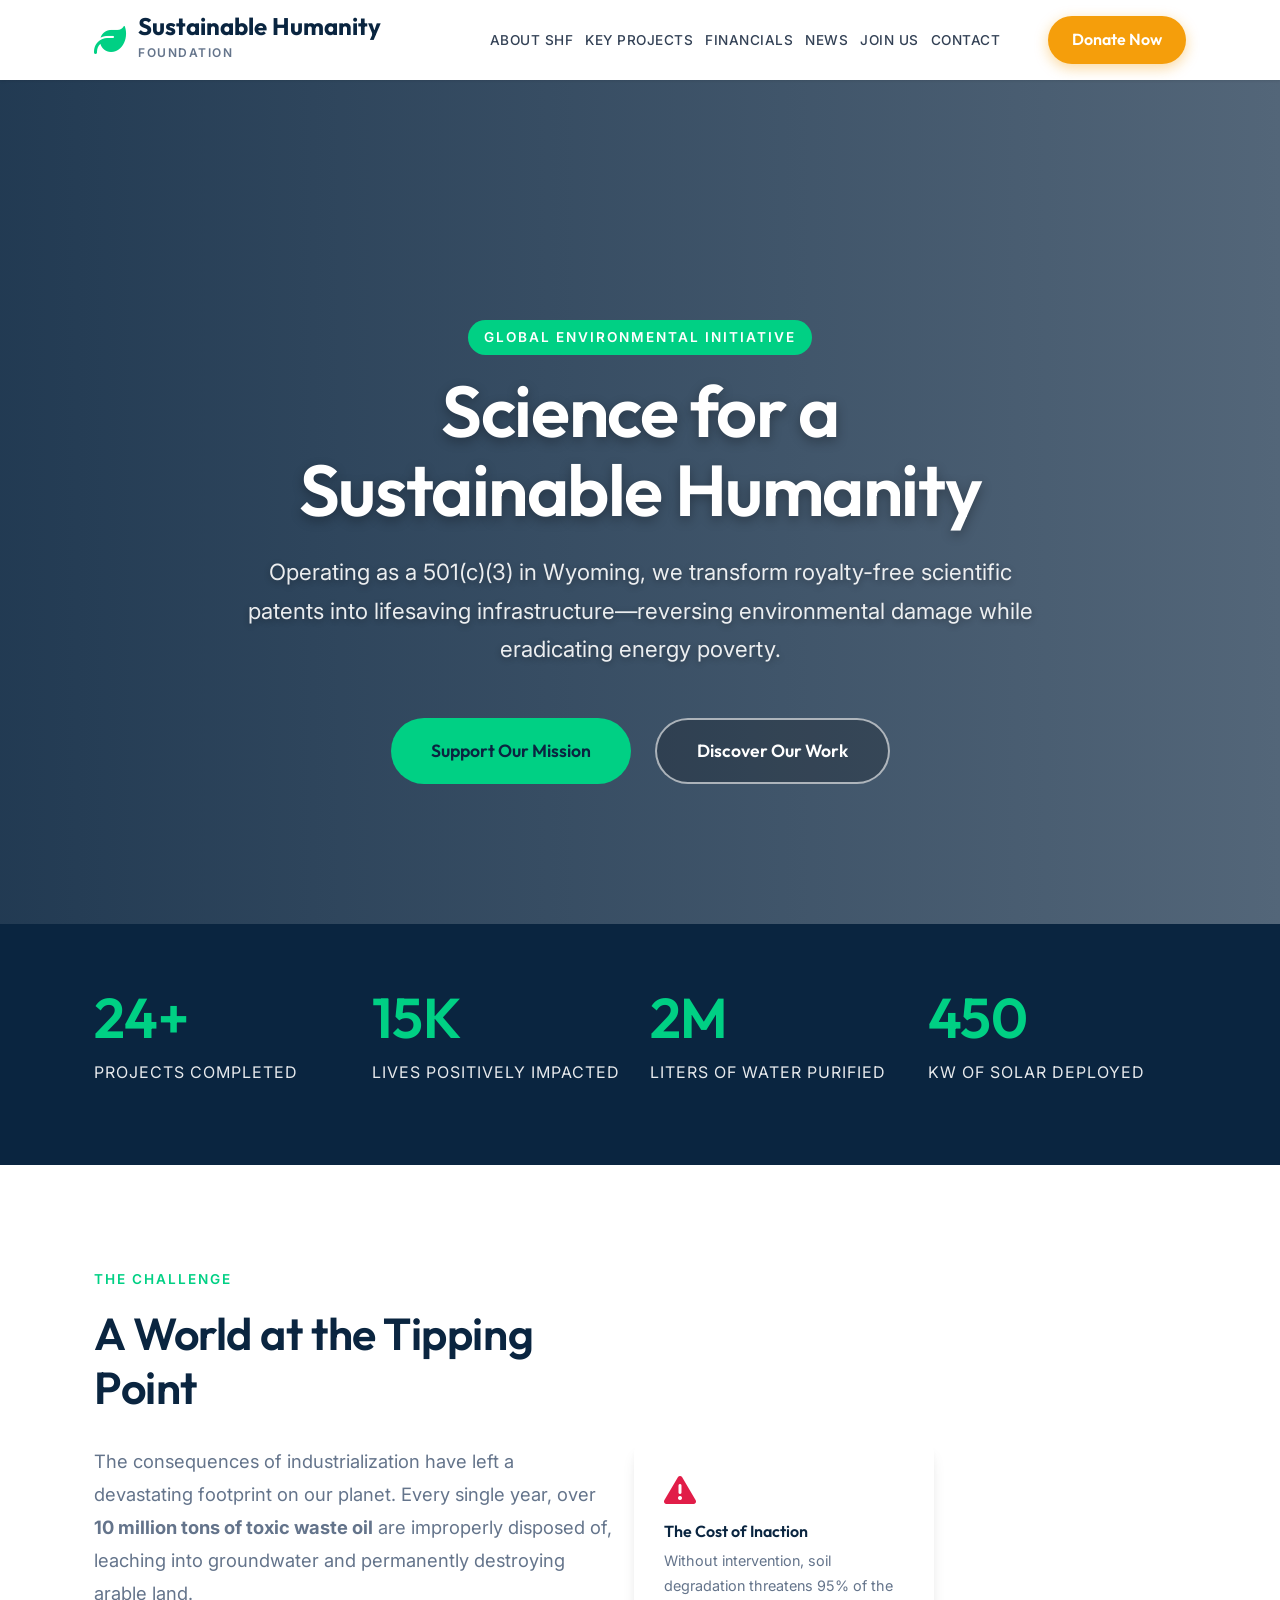
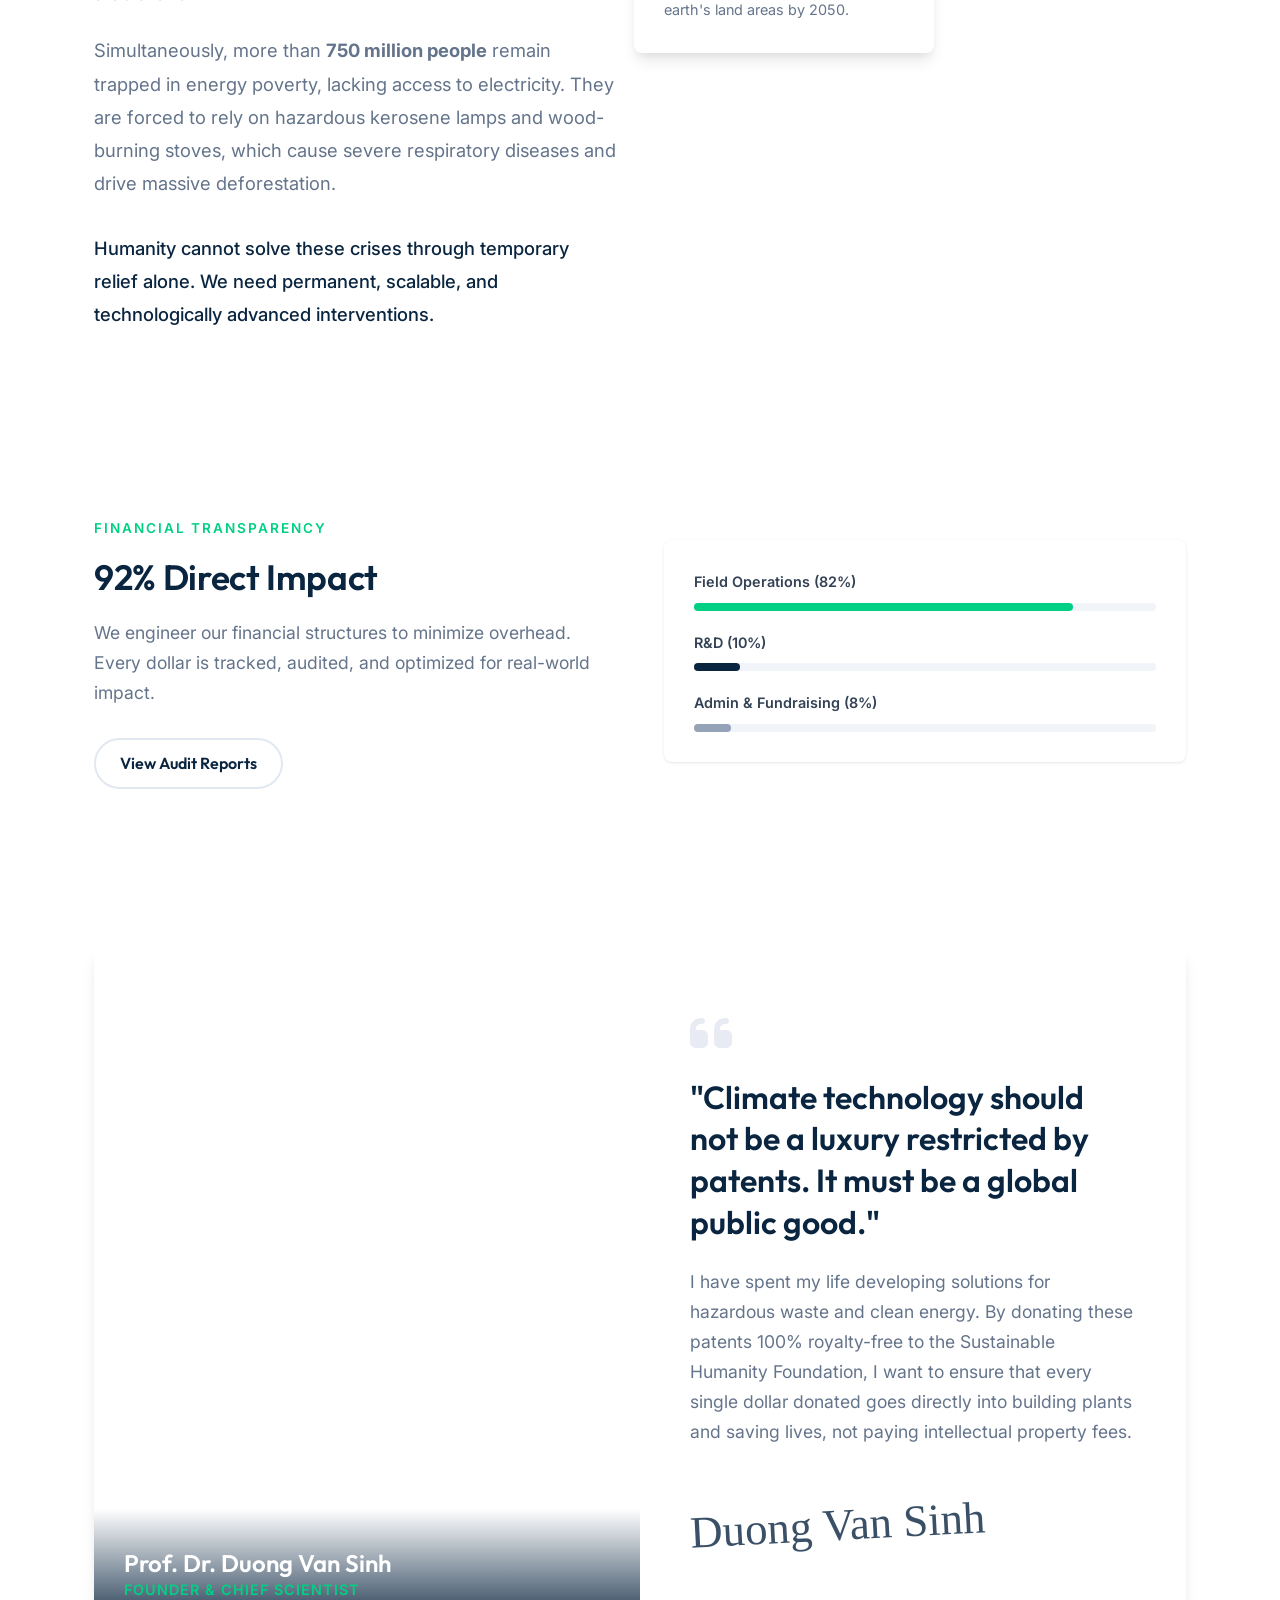
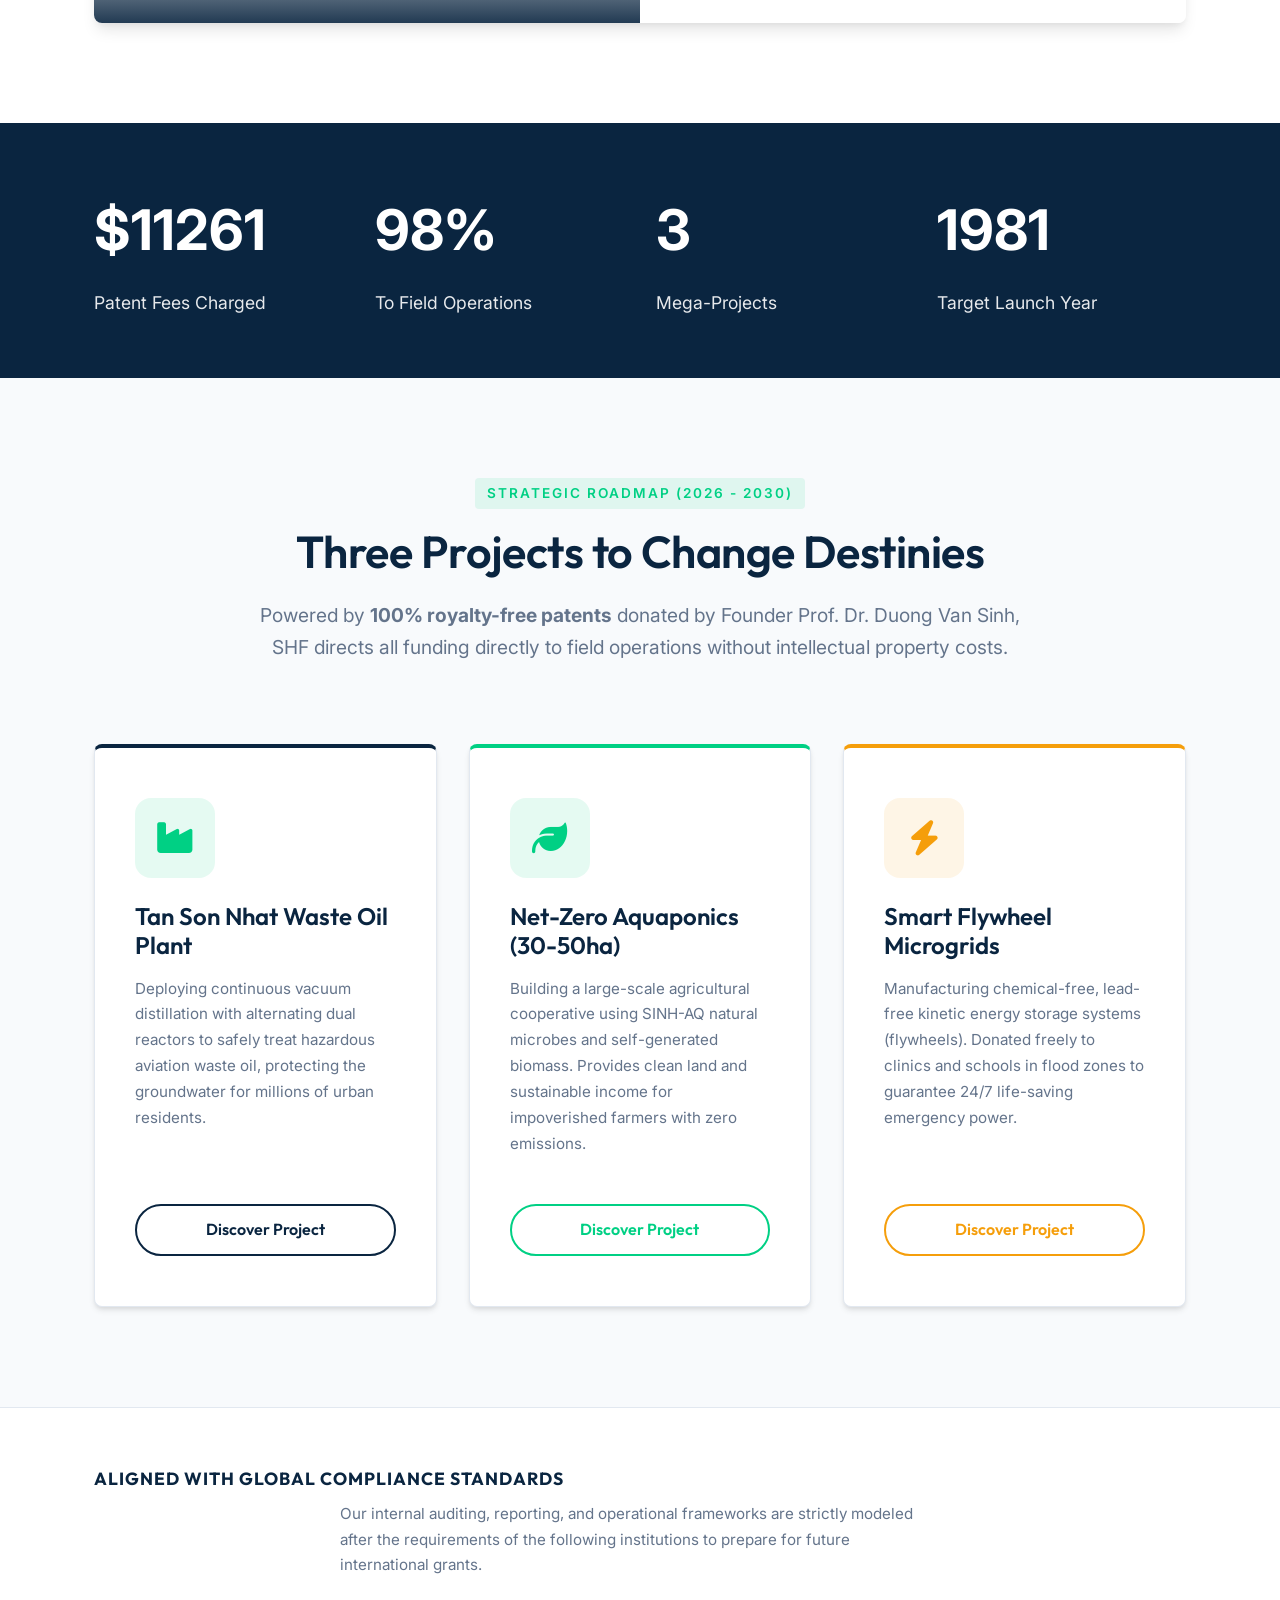
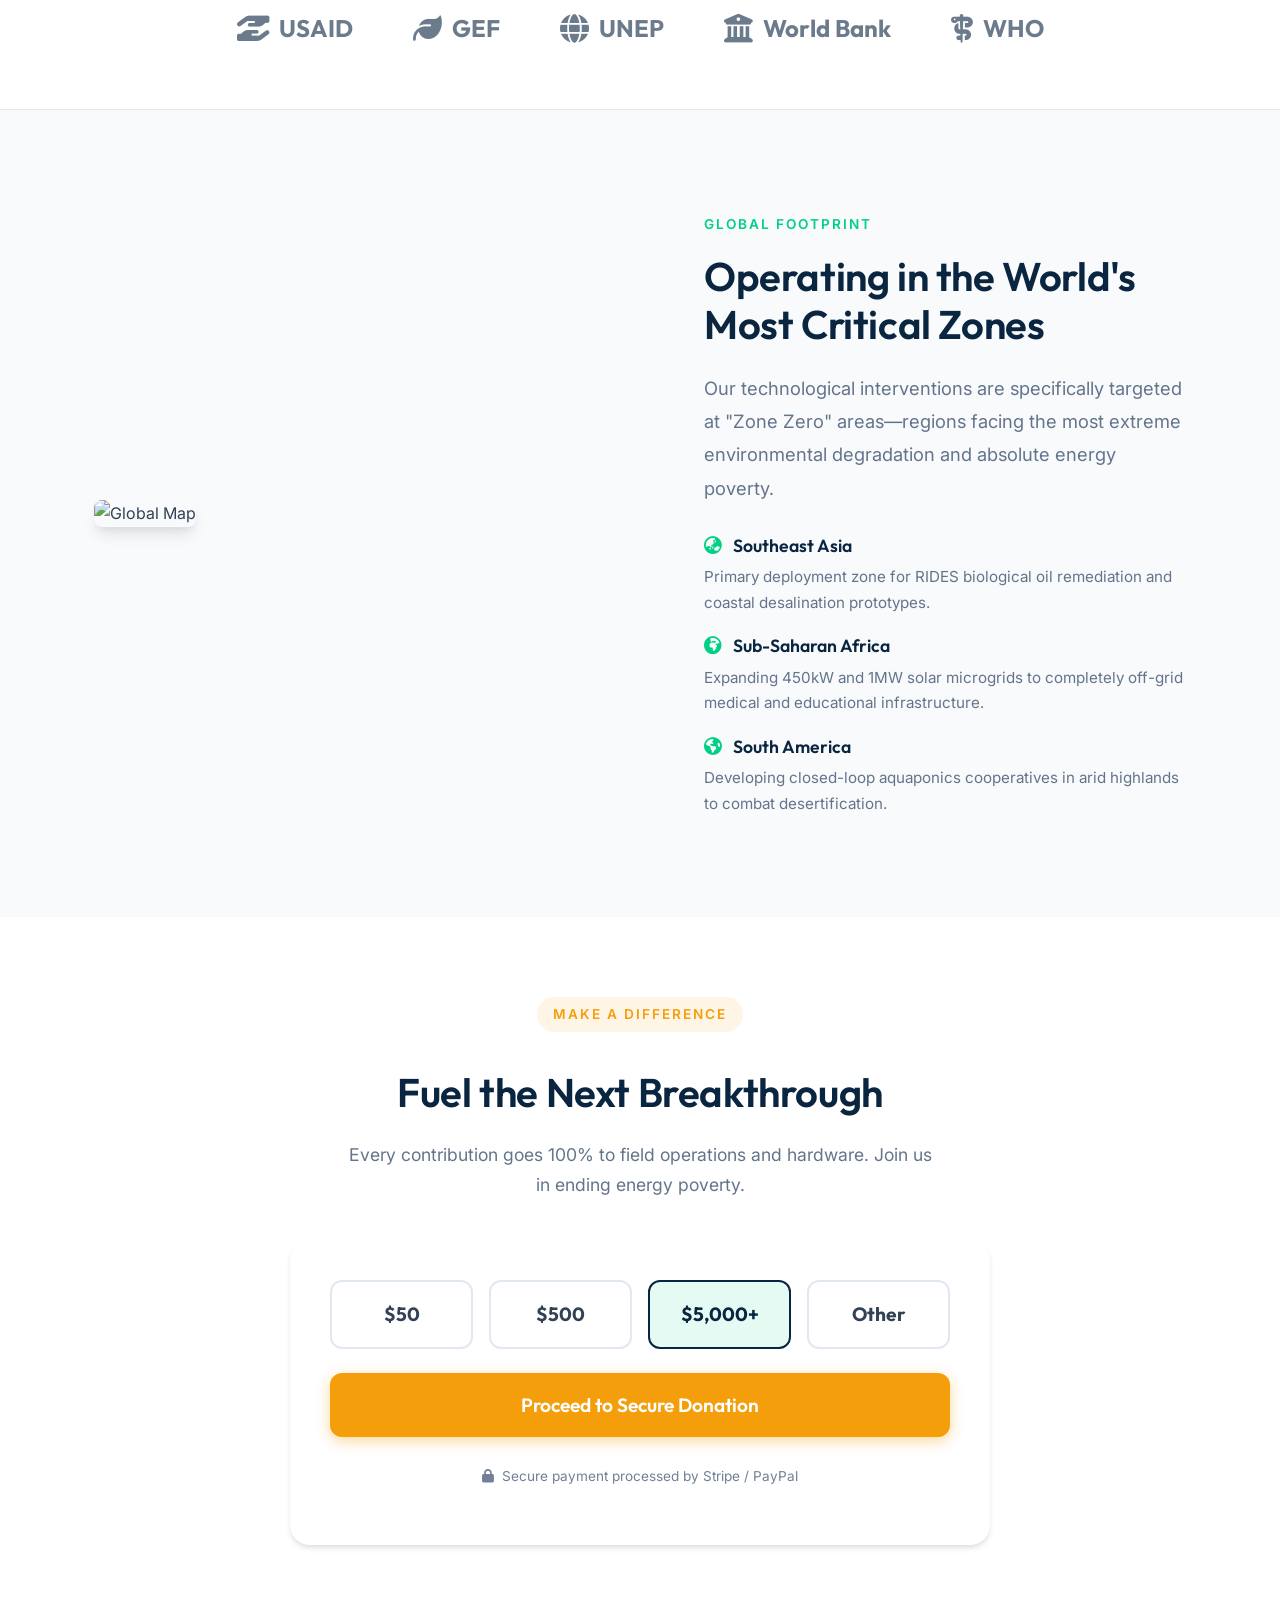
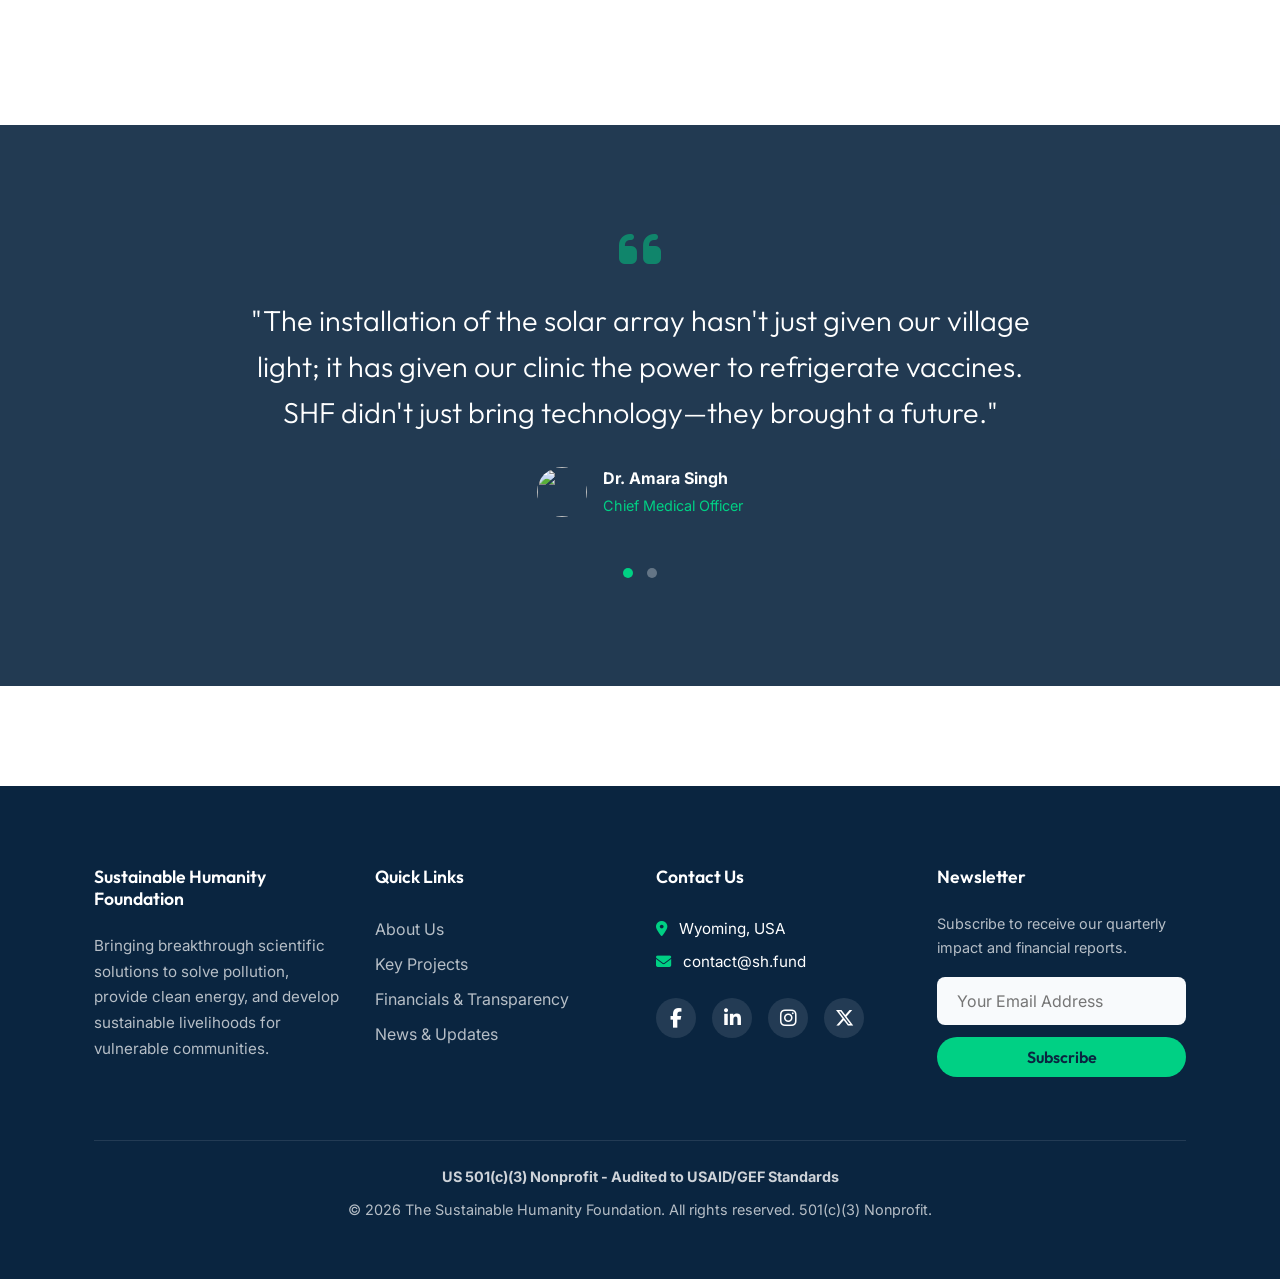
==== commit 8fd3e2a8: "Fix markdown parser to truly separate lists from paragraphs" ====
--- a/index.html
+++ b/index.html
@@ -33,7 +33,7 @@
     <link rel="preconnect" href="https://images.unsplash.com">
     
     <link rel="stylesheet" href="https://cdnjs.cloudflare.com/ajax/libs/font-awesome/6.4.0/css/all.min.css">
-    <link rel="stylesheet" href="styles.css?v=29">
+    <link rel="stylesheet" href="styles.css?v=30">
 </head>
 <body>
 
@@ -402,6 +402,6 @@
     </footer>
 
     <!-- Scripts -->
-    <script src="script.js?v=29"></script>
+    <script src="script.js?v=30"></script>
 </body>
 </html>
